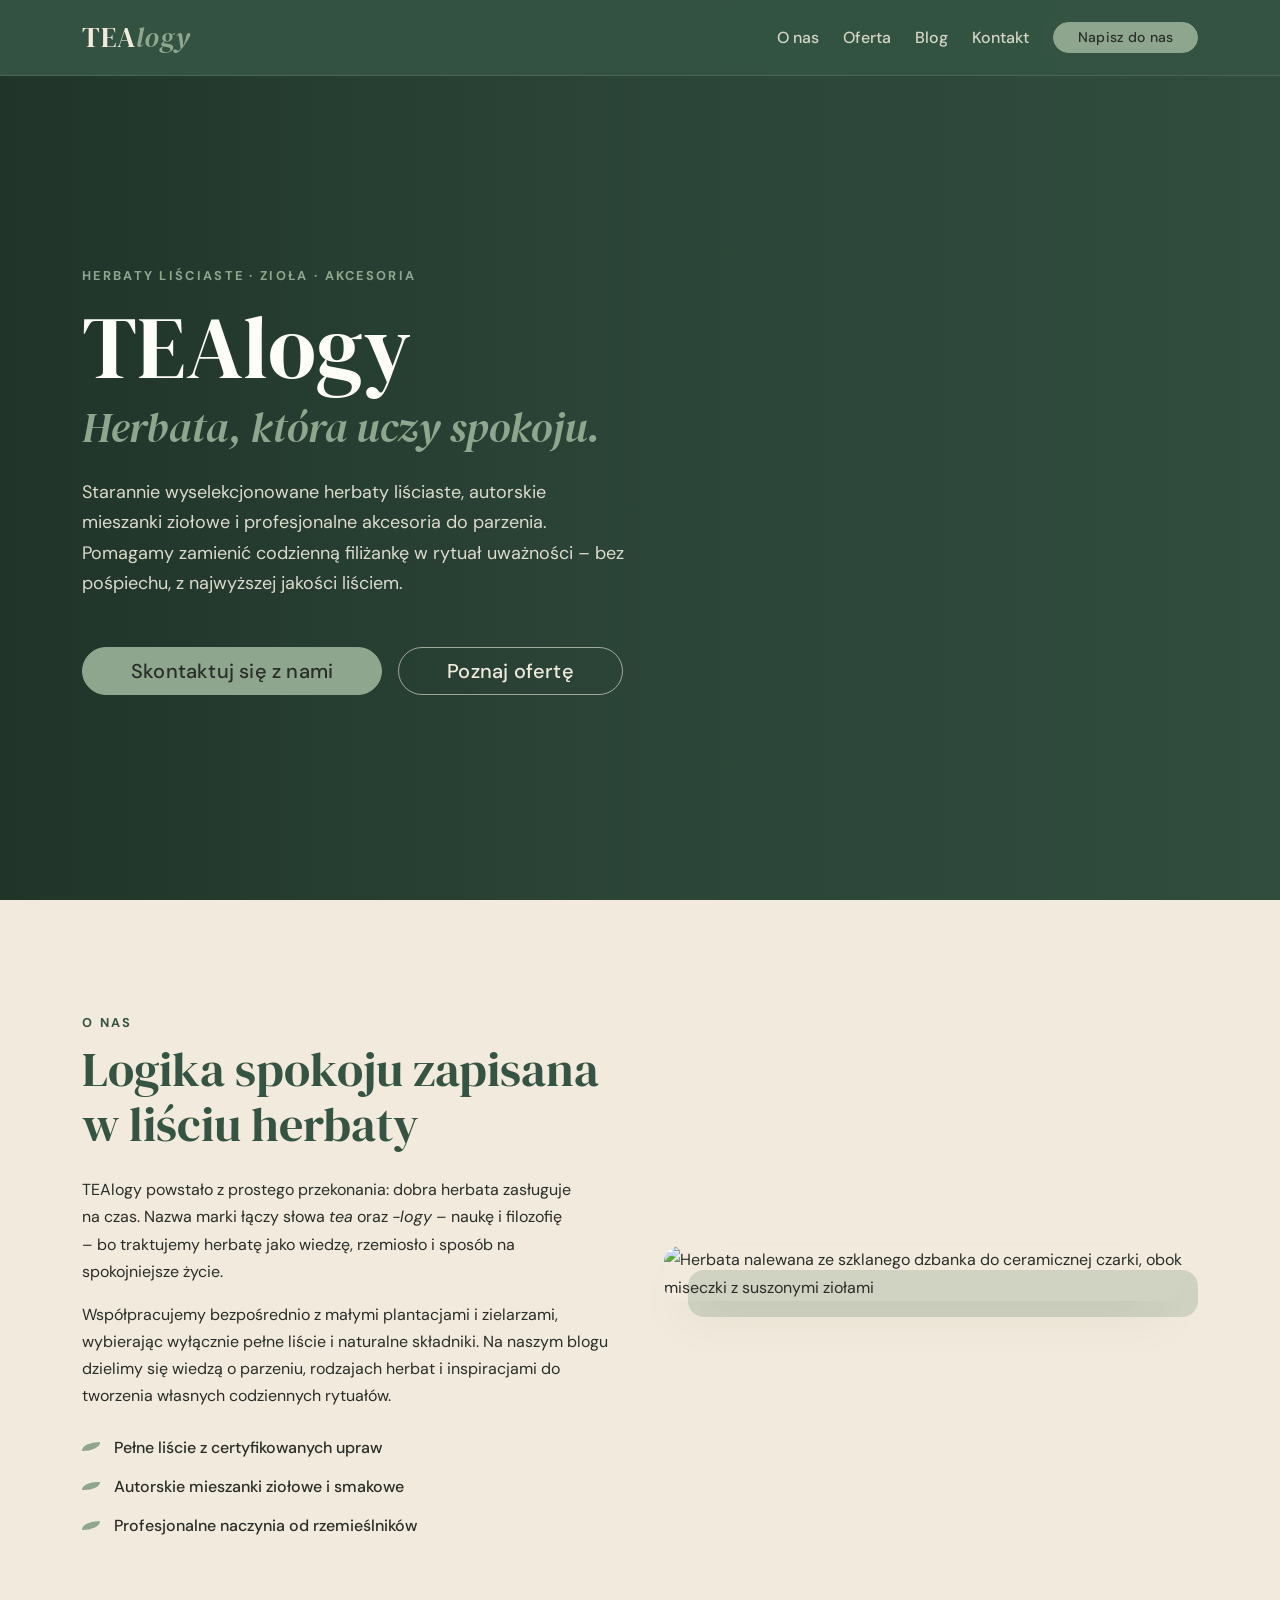
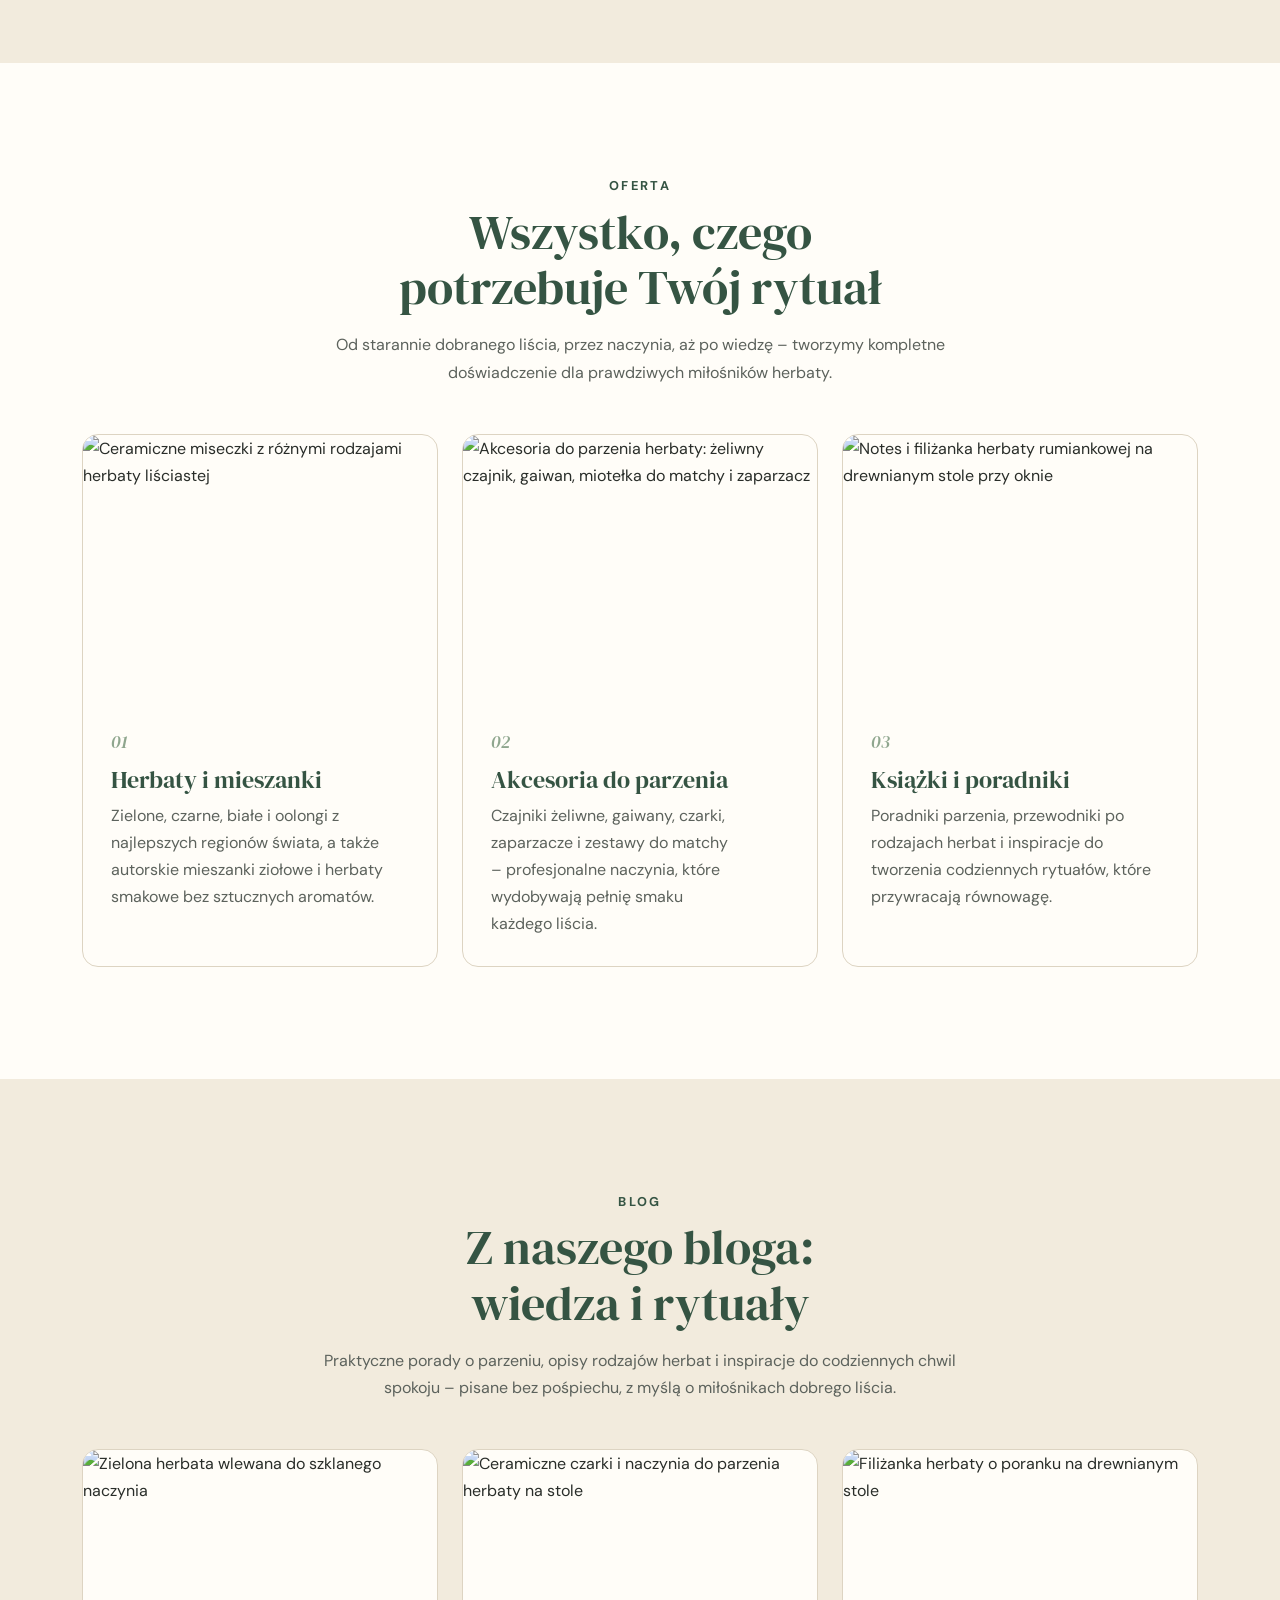
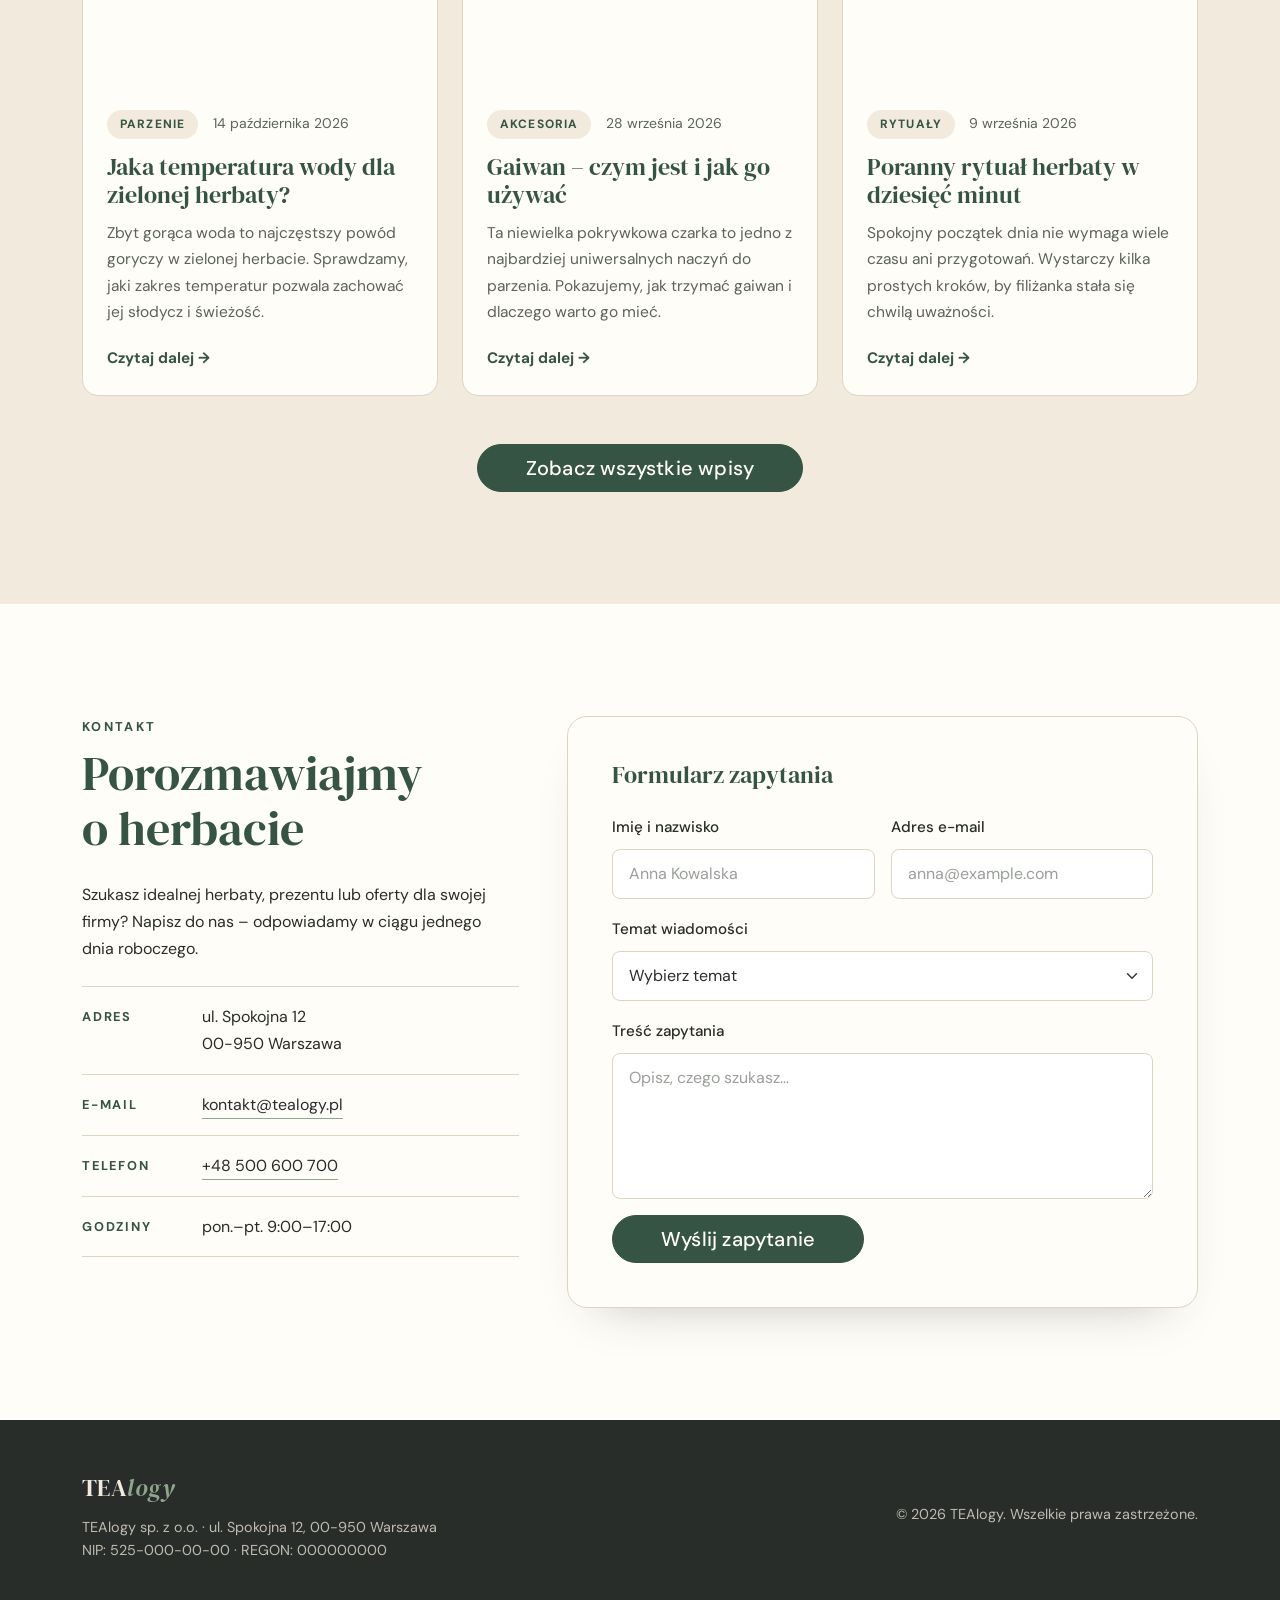
==== index.html @ b1e67050 "Update index.html" ====
<!DOCTYPE html>
<html lang="pl"><head>
<meta charset="UTF-8">
<meta name="viewport" content="width=device-width, initial-scale=1">
<meta name="description" content="TEAlogy – sklep internetowy z herbatami liściastymi, mieszankami ziołowymi i akcesoriami do parzenia. Blog o kulturze herbaty i codziennych rytuałach spokoju.">
<meta name="theme-color" content="#355443">
<title>TEAlogy – Herbata jako filozofia spokojnego życia</title>

  <link rel="preconnect" href="https://fonts.googleapis.com">
<link rel="preconnect" href="https://fonts.gstatic.com" crossorigin="">
<link href="https://fonts.googleapis.com/css2?family=DM+Sans:opsz,wght@9..40,400;9..40,500;9..40,700&amp;family=DM+Serif+Display:ital@0;1&amp;display=swap" rel="stylesheet">

  <link href="https://cdn.jsdelivr.net/npm/bootstrap@5.3.8/dist/css/bootstrap.min.css" rel="stylesheet" crossorigin="anonymous">
<link rel="stylesheet" href="style.css">
</head>
<body>

  <header>
<nav class="navbar navbar-expand-lg navbar-dark fixed-top site-nav" aria-label="Nawigacja główna">
<div class="container">
<a class="navbar-brand brand-logo" href="#hero">TEA<span>logy</span></a>
<button class="navbar-toggler collapsed" type="button" data-bs-toggle="collapse" data-bs-target="#mainNav" aria-controls="mainNav" aria-expanded="false" aria-label="Przełącz nawigację">
<span class="navbar-toggler-icon"></span>
</button>
<div class="navbar-collapse collapse" id="mainNav">
<ul class="navbar-nav ms-auto align-items-lg-center gap-lg-2">
<li class="nav-item"><a class="nav-link" href="#o-nas">O nas</a></li>
<li class="nav-item"><a class="nav-link" href="#oferta">Oferta</a></li>
<li class="nav-item"><a class="nav-link" href="blog.html">Blog</a></li>
<li class="nav-item"><a class="nav-link" href="#kontakt">Kontakt</a></li>
<li class="nav-item mt-2 mt-lg-0 ms-lg-2">
<a class="btn btn-accent btn-sm px-4" href="#kontakt">Napisz do nas</a>
</li>
</ul>
</div>
</div>
</nav>
</header>

  <main>

    <section id="hero" class="hero d-flex align-items-center">
<div class="container">
<div class="row">
<div class="col-lg-7 col-xl-6">
<p class="eyebrow text-accent mb-3">Herbaty liściaste · Zioła · Akcesoria</p>
<h1 class="hero-title mb-4">
            TEAlogy
<span class="d-block hero-tagline">Herbata, która uczy spokoju.</span>
</h1>
<p class="hero-lead mb-5">
              Starannie wyselekcjonowane herbaty liściaste, autorskie mieszanki ziołowe i profesjonalne akcesoria do parzenia.
              Pomagamy zamienić codzienną filiżankę w rytuał uważności – bez pośpiechu, z najwyższej jakości liściem.
</p>
<div class="d-flex flex-column flex-sm-row gap-3">
<a href="#kontakt" class="btn btn-accent btn-lg px-5">Skontaktuj się z nami</a>
<a href="#oferta" class="btn btn-outline-light btn-lg px-5">Poznaj ofertę</a>
</div>
</div>
</div>
</div>
</section>

    <section id="o-nas" class="section bg-cream">
<div class="container">
<div class="row align-items-center g-5">
<div class="col-md-6">
<p class="eyebrow text-primary mb-2">O nas</p>
<h2 class="section-title mb-4">Logika spokoju zapisana w liściu herbaty</h2>
<p>
              TEAlogy powstało z prostego przekonania: dobra herbata zasługuje na czas. Nazwa marki łączy słowa
<em>tea</em> oraz <em>-logy</em> – naukę i filozofię – bo traktujemy herbatę jako wiedzę, rzemiosło
              i sposób na spokojniejsze życie.
</p>
<p>
              Współpracujemy bezpośrednio z małymi plantacjami i zielarzami, wybierając wyłącznie pełne liście i naturalne składniki.
              Na naszym blogu dzielimy się wiedzą o parzeniu, rodzajach herbat i inspiracjami do tworzenia własnych codziennych rytuałów.
</p>
<ul class="feature-list list-unstyled mt-4 mb-0">
<li>Pełne liście z certyfikowanych upraw</li>
<li>Autorskie mieszanki ziołowe i smakowe</li>
<li>Profesjonalne naczynia od rzemieślników</li>
</ul>
</div>
<div class="col-md-6">
<div class="about-figure">
<img src="https://images.unsplash.com/photo-1567922045116-2a00fae2ed03?q=80&amp;w=735&amp;auto=format&amp;fit=crop&amp;ixlib=rb-4.1.0&amp;ixid=NHwxMjA3fDA%3D" class="img-fluid rounded-4 shadow-soft" alt="Herbata nalewana ze szklanego dzbanka do ceramicznej czarki, obok miseczki z suszonymi ziołami" width="1024" height="1024">
</div>
</div>
</div>
</div>
</section>

    <section id="oferta" class="section">
<div class="container">
<div class="row justify-content-center text-center mb-5">
<div class="col-lg-7">
<p class="eyebrow text-primary mb-2">Oferta</p>
<h2 class="section-title mb-3">Wszystko, czego potrzebuje Twój rytuał</h2>
<p class="text-muted-brand mb-0">
              Od starannie dobranego liścia, przez naczynia, aż po wiedzę – tworzymy kompletne doświadczenie dla prawdziwych miłośników herbaty.
</p>
</div>
</div>

        <div class="row g-4">
<div class="col-md-4">
<article class="card offer-card h-100">
<img src="https://plus.unsplash.com/premium_photo-1726862854826-950e8bd34048?q=80&amp;w=725&amp;auto=format&amp;fit=crop&amp;ixlib=rb-4.1.0&amp;ixid=NHwxMjA3fDA%3D" class="card-img-top" alt="Ceramiczne miseczki z różnymi rodzajami herbaty liściastej" loading="lazy" width="1024" height="1024">
<div class="card-body">
<span class="card-number">01</span>
<h3 class="card-title h4">Herbaty i mieszanki</h3>
<p class="card-text">
                  Zielone, czarne, białe i oolongi z najlepszych regionów świata, a także autorskie mieszanki ziołowe i herbaty smakowe bez sztucznych aromatów.
</p>
</div>
</article>
</div>
<div class="col-md-4">
<article class="card offer-card h-100">
<img src="https://images.unsplash.com/photo-1641997825980-cbaf406765db?q=80&amp;w=1470&amp;auto=format&amp;fit=crop&amp;ixlib=rb-4.1.0&amp;ixid=NHwxMjA3fDA%3D" class="card-img-top" alt="Akcesoria do parzenia herbaty: żeliwny czajnik, gaiwan, miotełka do matchy i zaparzacz" loading="lazy" width="1024" height="1024">
<div class="card-body">
<span class="card-number">02</span>
<h3 class="card-title h4">Akcesoria do parzenia</h3>
<p class="card-text">
                  Czajniki żeliwne, gaiwany, czarki, zaparzacze i zestawy do matchy – profesjonalne naczynia, które wydobywają pełnię smaku każdego liścia.
</p>
</div>
</article>
</div>
<div class="col-md-4">
<article class="card offer-card h-100">
<img src="https://images.unsplash.com/photo-1789326602676-68c26fd4f642?q=80&amp;w=1037&amp;auto=format&amp;fit=crop&amp;ixlib=rb-4.1.0&amp;ixid=NHwxMjA3fDA%3D" class="card-img-top" alt="Notes i filiżanka herbaty rumiankowej na drewnianym stole przy oknie" loading="lazy" width="1024" height="1024">
<div class="card-body">
<span class="card-number">03</span>
<h3 class="card-title h4">Książki i poradniki</h3>
<p class="card-text">
                  Poradniki parzenia, przewodniki po rodzajach herbat i inspiracje do tworzenia codziennych rytuałów, które przywracają równowagę.
</p>
</div>
</article>
</div>
</div>
</div>
</section>

    <section id="blog" class="section bg-cream">
<div class="container">
<div class="row justify-content-center text-center mb-5">
<div class="col-lg-7">
<p class="eyebrow text-primary mb-2">Blog</p>
<h2 class="section-title mb-3">Z naszego bloga: wiedza i rytuały</h2>
<p class="text-muted-brand mb-0">
              Praktyczne porady o parzeniu, opisy rodzajów herbat i inspiracje do codziennych chwil spokoju – pisane bez pośpiechu, z myślą o miłośnikach dobrego liścia.
</p>
</div>
</div>

        <div class="row g-4">
<div class="col-md-4">
<article class="card post-card h-100">
<img src="https://images.unsplash.com/photo-1564890369478-c89ca6d9cde9?q=80&amp;w=800&amp;auto=format&amp;fit=crop" class="card-img-top" alt="Zielona herbata wlewana do szklanego naczynia" loading="lazy" width="800" height="533">
<div class="card-body">
<div class="post-meta">
<span class="post-tag">Parzenie</span>
<time class="post-date" datetime="2026-10-14">14 października 2026</time>
</div>
<h3 class="card-title h4"><a href="single.html" class="stretched-link">Jaka temperatura wody dla zielonej herbaty?</a></h3>
<p class="card-text">
                  Zbyt gorąca woda to najczęstszy powód goryczy w zielonej herbacie. Sprawdzamy, jaki zakres temperatur pozwala zachować jej słodycz i świeżość.
</p>
<span class="post-link" aria-hidden="true">Czytaj dalej <span class="post-link-arrow">→</span></span>
</div>
</article>
</div>
<div class="col-md-4">
<article class="card post-card h-100">
<img src="https://images.unsplash.com/photo-1556679343-c7306c1976bc?q=80&amp;w=800&amp;auto=format&amp;fit=crop" class="card-img-top" alt="Ceramiczne czarki i naczynia do parzenia herbaty na stole" loading="lazy" width="800" height="533">
<div class="card-body">
<div class="post-meta">
<span class="post-tag">Akcesoria</span>
<time class="post-date" datetime="2026-09-28">28 września 2026</time>
</div>
<h3 class="card-title h4"><a href="single.html" class="stretched-link">Gaiwan – czym jest i jak go używać</a></h3>
<p class="card-text">
                  Ta niewielka pokrywkowa czarka to jedno z najbardziej uniwersalnych naczyń do parzenia. Pokazujemy, jak trzymać gaiwan i dlaczego warto go mieć.
</p>
<span class="post-link" aria-hidden="true">Czytaj dalej <span class="post-link-arrow">→</span></span>
</div>
</article>
</div>
<div class="col-md-4">
<article class="card post-card h-100">
<img src="https://images.unsplash.com/photo-1544787219-7f47ccb76574?q=80&amp;w=800&amp;auto=format&amp;fit=crop" class="card-img-top" alt="Filiżanka herbaty o poranku na drewnianym stole" loading="lazy" width="800" height="533">
<div class="card-body">
<div class="post-meta">
<span class="post-tag">Rytuały</span>
<time class="post-date" datetime="2026-09-09">9 września 2026</time>
</div>
<h3 class="card-title h4"><a href="single.html" class="stretched-link">Poranny rytuał herbaty w dziesięć minut</a></h3>
<p class="card-text">
                  Spokojny początek dnia nie wymaga wiele czasu ani przygotowań. Wystarczy kilka prostych kroków, by filiżanka stała się chwilą uważności.
</p>
<span class="post-link" aria-hidden="true">Czytaj dalej <span class="post-link-arrow">→</span></span>
</div>
</article>
</div>
</div>

        <div class="text-center mt-5">
<a href="blog.html" class="btn btn-primary btn-lg px-5">Zobacz wszystkie wpisy</a>
</div>
</div>
</section>

    <section id="kontakt" class="section">
<div class="container">
<div class="row g-5">
<div class="col-lg-5">
<p class="eyebrow text-primary mb-2">Kontakt</p>
<h2 class="section-title mb-4">Porozmawiajmy o herbacie</h2>
<p class="mb-4">
              Szukasz idealnej herbaty, prezentu lub oferty dla swojej firmy? Napisz do nas – odpowiadamy w ciągu jednego dnia roboczego.
</p>
<address class="contact-list mb-0">
<div class="contact-item">
<span class="contact-label">Adres</span>
<span>ul. Spokojna 12<br>00-950 Warszawa</span>
</div>
<div class="contact-item">
<span class="contact-label">E-mail</span>
<a href="mailto:kontakt@tealogy.pl">kontakt@tealogy.pl</a>
</div>
<div class="contact-item">
<span class="contact-label">Telefon</span>
<a href="tel:+48500600700">+48 500 600 700</a>
</div>
<div class="contact-item">
<span class="contact-label">Godziny</span>
<span>pon.–pt. 9:00–17:00</span>
</div>
</address>
</div>

          <div class="col-lg-7">
<div class="form-card">
<h3 class="h4 mb-4">Formularz zapytania</h3>
<form action="#" method="post">
<div class="row g-3">
<div class="col-md-6">
<label for="name" class="form-label">Imię i nazwisko</label>
<input type="text" class="form-control" id="name" name="name" autocomplete="name" placeholder="Anna Kowalska" required="">
</div>
<div class="col-md-6">
<label for="email" class="form-label">Adres e-mail</label>
<input type="email" class="form-control" id="email" name="email" autocomplete="email" placeholder="anna@example.com" required="">
</div>
<div class="col-12">
<label for="topic" class="form-label">Temat wiadomości</label>
<select class="form-select" id="topic" name="topic" required="">
<option value="" selected="" disabled="">Wybierz temat</option>
<option value="dobor">Pomoc w doborze herbaty</option>
<option value="akcesoria">Akcesoria do parzenia</option>
<option value="zamowienie">Status zamówienia</option>
<option value="b2b">Oferta dla firm / prezenty</option>
<option value="inne">Inne</option>
</select>
</div>
<div class="col-12">
<label for="message" class="form-label">Treść zapytania</label>
<textarea class="form-control" id="message" name="message" rows="5" placeholder="Opisz, czego szukasz..." required=""></textarea>
</div>
<div class="col-12">
<button type="submit" class="btn btn-primary btn-lg px-5 w-100 w-sm-auto">Wyślij zapytanie</button>
</div>
</div>
</form>
</div>
</div>
</div>
</div>
</section>

  </main>

  <footer class="site-footer">
<div class="container">
<div class="row g-4 align-items-center">
<div class="col-md-6 text-center text-md-start">
<a class="brand-logo footer-logo" href="#hero">TEA<span>logy</span></a>
<p class="mb-0 mt-2 footer-meta">
            TEAlogy sp. z o.o. · ul. Spokojna 12, 00-950 Warszawa<br>
            NIP: 525-000-00-00 · REGON: 000000000
</p>
</div>
<div class="col-md-6 text-center text-md-end">
<p class="mb-0 footer-meta">© 2026 TEAlogy. Wszelkie prawa zastrzeżone.</p>
</div>
</div>
</div>
</footer>

  <script src="https://cdn.jsdelivr.net/npm/bootstrap@5.3.8/dist/js/bootstrap.bundle.min.js" crossorigin="anonymous"></script>
<script>
    document.querySelectorAll('#mainNav a').forEach(function (link) {
      link.addEventListener('click', function () {
        var menu = document.getElementById('mainNav');
        if (menu.classList.contains('show')) {
          bootstrap.Collapse.getOrCreateInstance(menu).hide();
        }
      });
    });
</script>

</body></html>
---- style.css ----
/* ==========================================================
 TEAlogy – arkusz stylów (Księga Stylu)
 ========================================================== */

:root {
 --brand-primary: #355443;
 --brand-primary-dark: #284034;
 --brand-cream: #F2EBDD;
 --brand-accent: #8FA68E;
 --brand-accent-dark: #7A9279;
 --brand-text: #292D29;
 --brand-muted: #5C625C;
 --brand-white: #FFFDF8;

 --font-heading: "DM Serif Display", Georgia, serif;
 --font-body: "DM Sans", system-ui, -apple-system, "Segoe UI", sans-serif;

 --nav-height: 76px;

 /* Nadpisanie zmiennych Bootstrapa */
 --bs-primary: var(--brand-primary);
 --bs-primary-rgb: 53, 84, 67;
 --bs-body-color: var(--brand-text);
 --bs-body-color-rgb: 41, 45, 41;
 --bs-body-bg: var(--brand-white);
 --bs-body-font-family: var(--font-body);
 --bs-body-line-height: 1.7;
 --bs-link-color: var(--brand-primary);
 --bs-link-color-rgb: 53, 84, 67;
 --bs-link-hover-color: var(--brand-primary-dark);
 --bs-link-hover-color-rgb: 40, 64, 52;
 --bs-border-color: #DDD4C2;
 --bs-border-radius: 0.5rem;
 }

/* ---------- Podstawy ---------- */
 html {
 scroll-behavior: smooth;
 scroll-padding-top: var(--nav-height);
 }

@media (prefers-reduced-motion: reduce) {
 html { scroll-behavior: auto; }
 }

body {
 font-family: var(--font-body);
 color: var(--brand-text);
 background-color: var(--brand-white);
 font-size: 1rem;
 -webkit-font-smoothing: antialiased;
 }

h1, h2, h3, h4, .h1, .h2, .h3, .h4 {
 font-family: var(--font-heading);
 font-weight: 400;
 line-height: 1.15;
 color: var(--brand-primary);
 }

p { text-wrap: pretty; }

a { transition: color 0.2s ease; }

.text-primary { color: var(--brand-primary) !important; }
 .text-accent { color: var(--brand-accent) !important; }
 .text-muted-brand { color: var(--brand-muted); }
 .bg-cream { background-color: var(--brand-cream); }

.eyebrow {
 font-size: 0.8rem;
 font-weight: 700;
 letter-spacing: 0.18em;
 text-transform: uppercase;
 }

/* ---------- Sekcje ---------- */
 .section {
 padding: 4.5rem 0;
 }

@media (min-width: 992px) {
 .section { padding: 7rem 0; }
 }

.section-title {
 font-size: clamp(2rem, 4vw + 0.5rem, 3rem);
 text-wrap: balance;
 }

/* ---------- Przyciski ---------- */
 .btn {
 font-weight: 500;
 border-radius: 999px;
 letter-spacing: 0.01em;
 transition: background-color 0.2s ease, border-color 0.2s ease, color 0.2s ease, transform 0.2s ease;
 }

.btn:hover { transform: translateY(-1px); }

.btn-primary {
 --bs-btn-bg: var(--brand-primary);
 --bs-btn-border-color: var(--brand-primary);
 --bs-btn-color: var(--brand-white);
 --bs-btn-hover-bg: var(--brand-primary-dark);
 --bs-btn-hover-border-color: var(--brand-primary-dark);
 --bs-btn-hover-color: var(--brand-white);
 --bs-btn-active-bg: var(--brand-primary-dark);
 --bs-btn-active-border-color: var(--brand-primary-dark);
 --bs-btn-focus-shadow-rgb: 53, 84, 67;
 }

.btn-accent {
 --bs-btn-bg: var(--brand-accent);
 --bs-btn-border-color: var(--brand-accent);
 --bs-btn-color: var(--brand-text);
 --bs-btn-hover-bg: var(--brand-cream);
 --bs-btn-hover-border-color: var(--brand-cream);
 --bs-btn-hover-color: var(--brand-primary);
 --bs-btn-active-bg: var(--brand-accent-dark);
 --bs-btn-active-border-color: var(--brand-accent-dark);
 --bs-btn-active-color: var(--brand-text);
 --bs-btn-focus-shadow-rgb: 143, 166, 142;
 }

.btn-outline-light {
 --bs-btn-color: var(--brand-cream);
 --bs-btn-border-color: rgba(242, 235, 221, 0.6);
 --bs-btn-hover-bg: var(--brand-cream);
 --bs-btn-hover-border-color: var(--brand-cream);
 --bs-btn-hover-color: var(--brand-primary);
 }

@media (min-width: 576px) {
 .w-sm-auto { width: auto !important; }
 }

/* ---------- Nawigacja ---------- */
 .site-nav {
 min-height: var(--nav-height);
 background-color: rgba(53, 84, 67, 0.96);
 backdrop-filter: blur(8px);
 -webkit-backdrop-filter: blur(8px);
 border-bottom: 1px solid rgba(242, 235, 221, 0.12);
 }

.brand-logo {
 font-family: var(--font-heading);
 font-size: 1.75rem;
 color: var(--brand-cream);
 text-decoration: none;
 letter-spacing: 0.02em;
 }

.brand-logo span {
 font-style: italic;
 color: var(--brand-accent);
 }

.brand-logo:hover,
 .brand-logo:focus { color: var(--brand-white); }

.site-nav .nav-link {
 color: rgba(242, 235, 221, 0.85);
 font-weight: 500;
 padding: 0.6rem 0;
 }

.site-nav .nav-link:hover,
 .site-nav .nav-link:focus {
 color: var(--brand-white);
 }

@media (min-width: 992px) {
 .site-nav .nav-link { padding: 0.5rem 0.9rem; }
 }

@media (max-width: 991.98px) {
 .site-nav .navbar-collapse { padding: 0.75rem 0 1.25rem; }
 }

.navbar-toggler {
 border-color: rgba(242, 235, 221, 0.35);
 }

.navbar-toggler:focus {
 box-shadow: 0 0 0 0.2rem rgba(143, 166, 142, 0.5);
 }

/* ---------- Hero ---------- */
 .hero {
 position: relative;
 min-height: 100vh;
 min-height: 100svh;
 padding: calc(var(--nav-height) + 3rem) 0 4rem;
 color: var(--brand-cream);
 background-color: var(--brand-primary);
 background-image:
 linear-gradient(90deg, rgba(31, 50, 40, 0.94) 0%, rgba(40, 64, 52, 0.82) 45%, rgba(40, 64, 52, 0.35) 100%),
 url("https://images.unsplash.com/photo-1512895087696-f9b474716b8d?q=80&w=1470&auto=format&fit=crop&ixlib=rb-4.1.0&ixid=NHwxMjA3fDA%3D");
 background-size: cover;
 background-position: center right;
 }

@media (max-width: 767.98px) {
 .hero {
 background-image:
 linear-gradient(180deg, rgba(31, 50, 40, 0.92) 0%, rgba(40, 64, 52, 0.85) 100%),
 url("https://images.unsplash.com/photo-1512895087696-f9b474716b8d?q=80&w=1470&auto=format&fit=crop&ixlib=rb-4.1.0&ixid=NHwxMjA3fDA%3D");
 }
 }

.hero-title {
 font-size: clamp(3rem, 8vw + 1rem, 5.5rem);
 color: var(--brand-white);
 line-height: 1;
 }

.hero-tagline {
 font-style: italic;
 font-size: clamp(1.6rem, 3vw + 0.75rem, 2.6rem);
 color: var(--brand-accent);
 margin-top: 0.75rem;
 line-height: 1.2;
 }

.hero-lead {
 font-size: 1.125rem;
 color: rgba(242, 235, 221, 0.9);
 max-width: 34rem;
 }

/* ---------- O nas ---------- */
 .feature-list li {
 position: relative;
 padding-left: 2rem;
 margin-bottom: 0.75rem;
 font-weight: 500;
 }

.feature-list li::before {
 content: "";
 position: absolute;
 left: 0;
 top: 0.55em;
 width: 1.1rem;
 height: 0.55rem;
 border-radius: 100% 0;
 background-color: var(--brand-accent);
 }

.about-figure {
 position: relative;
 padding: 0 1rem 1rem 0;
 }

.about-figure::before {
 content: "";
 position: absolute;
 inset: 1.5rem 0 0 1.5rem;
 border-radius: 1rem;
 background-color: var(--brand-accent);
 opacity: 0.35;
 }

.about-figure img {
 position: relative;
 aspect-ratio: 4 / 5;
 object-fit: cover;
 width: 100%;
 }

.shadow-soft {
 box-shadow: 0 1.5rem 3rem -1.5rem rgba(41, 45, 41, 0.35);
 }

/* ---------- Oferta ---------- */
 .offer-card {
 border: 1px solid var(--bs-border-color);
 border-radius: 1rem;
 overflow: hidden;
 background-color: var(--brand-white);
 transition: transform 0.3s ease, box-shadow 0.3s ease;
 }

.offer-card:hover {
 transform: translateY(-6px);
 box-shadow: 0 1.5rem 2.5rem -1.5rem rgba(53, 84, 67, 0.4);
 }

.offer-card .card-img-top {
 width: 100%;
 height: auto;
 aspect-ratio: 4 / 3;
 object-fit: cover;
 }

.offer-card .card-body {
 padding: 1.75rem;
 }

.card-number {
 display: inline-block;
 font-family: var(--font-heading);
 font-style: italic;
 font-size: 1.1rem;
 color: var(--brand-accent);
 margin-bottom: 0.5rem;
 }

.offer-card .card-text {
 color: var(--brand-muted);
 margin-bottom: 0;
 }

/* ---------- Kontakt ---------- */
 .contact-list {
 font-style: normal;
 border-top: 1px solid var(--bs-border-color);
 }

.contact-item {
 display: flex;
 flex-direction: column;
 gap: 0.15rem;
 padding: 1rem 0;
 border-bottom: 1px solid var(--bs-border-color);
 }

@media (min-width: 576px) {
 .contact-item {
 flex-direction: row;
 gap: 1.5rem;
 }
 }

.contact-label {
 flex: 0 0 6rem;
 font-size: 0.8rem;
 font-weight: 700;
 letter-spacing: 0.14em;
 text-transform: uppercase;
 color: var(--brand-primary);
 padding-top: 0.2rem;
 }

.contact-item a {
 color: var(--brand-text);
 text-decoration: none;
 border-bottom: 1px solid var(--brand-accent);
 }

.contact-item a:hover { color: var(--brand-primary); }

.form-card {
 background-color: var(--brand-white);
 border-radius: 1.25rem;
 padding: 1.75rem;
 box-shadow: 0 1.5rem 3rem -2rem rgba(41, 45, 41, 0.35);
 }

@media (min-width: 768px) {
 .form-card { padding: 2.75rem; }
 }

.form-label {
 font-weight: 500;
 font-size: 0.95rem;
 }

.form-control,
 .form-select {
 padding: 0.75rem 1rem;
 border-color: var(--bs-border-color);
 background-color: #FFFFFF;
 color: var(--brand-text);
 }

.form-control::placeholder { color: #9A9F99; }

.form-control:focus,
 .form-select:focus {
 border-color: var(--brand-accent);
 box-shadow: 0 0 0 0.25rem rgba(143, 166, 142, 0.3);
 }

/* ---------- Stopka ---------- */
 .site-footer {
 background-color: var(--brand-text);
 color: rgba(242, 235, 221, 0.75);
 padding: 3rem 0;
 }

.footer-logo { font-size: 1.5rem; }

.footer-meta {
 font-size: 0.9rem;
 line-height: 1.6;
 }


/* ==== MODUŁ BLOGA ==== */

/* ---------- Dostępność: focus i ruch ---------- */
 a:focus-visible,
 .btn:focus-visible,
 .page-link:focus-visible,
 .form-control:focus-visible,
 .form-select:focus-visible,
 .navbar-toggler:focus-visible {
 outline: 3px solid var(--brand-accent);
 outline-offset: 3px;
 }

.site-footer a:focus-visible,
 .page-header a:focus-visible { outline-color: var(--brand-cream); }

@media (prefers-reduced-motion: reduce) {
 .btn,
 .btn:hover,
 .post-card,
 .post-card:hover,
 .post-card .card-img-top,
 .post-card:hover .card-img-top,
 .post-link-arrow,
 .share-btn,
 .share-btn:hover,
 .post-nav-link,
 .post-nav-link:hover {
 transition: none;
 transform: none;
 }
 }

/* ---------- Kontakt: karta formularza na jasnym tle ---------- */
 #kontakt .form-card,
 .comment-form {
 border: 1px solid var(--bs-border-color);
 }

/* ---------- Nagłówek podstrony (page header) ---------- */
 .page-header {
 padding: calc(var(--nav-height) + 3rem) 0 3.5rem;
 background-color: var(--brand-primary);
 color: var(--brand-cream);
 }

@media (min-width: 992px) {
 .page-header { padding: calc(var(--nav-height) + 4.5rem) 0 5rem; }
 }

.page-header-title {
 font-size: clamp(2.5rem, 6vw + 0.5rem, 4.25rem);
 color: var(--brand-white);
 line-height: 1.05;
 }

.page-header-lead {
 font-size: 1.125rem;
 color: rgba(242, 235, 221, 0.9);
 max-width: 38rem;
 }

.blog-section { padding: 3.5rem 0 4.5rem; }

@media (min-width: 992px) {
 .blog-section { padding: 5rem 0 6rem; }
 }

/* ---------- Karta wpisu ---------- */
 .post-card {
 position: relative;
 border: 1px solid var(--bs-border-color);
 border-radius: 1rem;
 overflow: hidden;
 background-color: var(--brand-white);
 transition: transform 0.3s ease, box-shadow 0.3s ease;
 }

.post-card:hover,
 .post-card:focus-within {
 transform: translateY(-6px);
 box-shadow: 0 1.5rem 2.5rem -1.5rem rgba(53, 84, 67, 0.4);
 }

.post-card .card-img-top {
 width: 100%;
 height: auto;
 aspect-ratio: 3 / 2;
 object-fit: cover;
 }

.post-card .card-body {
 display: flex;
 flex-direction: column;
 padding: 1.5rem;
 }

.post-card .card-title { margin-bottom: 0.75rem; }

.post-card .card-title a {
 color: var(--brand-primary);
 text-decoration: none;
 }

.post-card .card-title a:hover { color: var(--brand-primary-dark); }

.post-card .card-text {
 color: var(--brand-muted);
 font-size: 0.97rem;
 margin-bottom: 1.25rem;
 }

.post-card .post-link { margin-top: auto; }

.post-meta {
 display: flex;
 flex-wrap: wrap;
 align-items: center;
 gap: 0.5rem 0.9rem;
 margin-bottom: 0.9rem;
 }

/* ---------- Tag kategorii i data ---------- */
 .post-tag {
 display: inline-block;
 padding: 0.25rem 0.8rem;
 border-radius: 999px;
 background-color: var(--brand-cream);
 color: var(--brand-primary);
 font-size: 0.75rem;
 font-weight: 700;
 letter-spacing: 0.1em;
 text-transform: uppercase;
 }

.post-date {
 font-size: 0.875rem;
 color: var(--brand-muted);
 }

.post-link {
 font-weight: 700;
 font-size: 0.95rem;
 color: var(--brand-primary);
 }

.post-link-arrow {
 display: inline-block;
 transition: transform 0.2s ease;
 }

.post-card:hover .post-link-arrow { transform: translateX(4px); }

/* ---------- Paginacja ---------- */
 .pagination {
 --bs-pagination-color: var(--brand-primary);
 --bs-pagination-bg: var(--brand-white);
 --bs-pagination-border-color: var(--bs-border-color);
 --bs-pagination-hover-color: var(--brand-primary-dark);
 --bs-pagination-hover-bg: var(--brand-cream);
 --bs-pagination-hover-border-color: var(--bs-border-color);
 --bs-pagination-focus-color: var(--brand-primary-dark);
 --bs-pagination-focus-bg: var(--brand-cream);
 --bs-pagination-focus-box-shadow: 0 0 0 0.25rem rgba(143, 166, 142, 0.4);
 --bs-pagination-active-color: var(--brand-white);
 --bs-pagination-active-bg: var(--brand-primary);
 --bs-pagination-active-border-color: var(--brand-primary);
 --bs-pagination-disabled-color: var(--brand-muted);
 --bs-pagination-disabled-bg: var(--brand-cream);
 --bs-pagination-disabled-border-color: var(--bs-border-color);
 --bs-pagination-border-radius: 999px;
 flex-wrap: wrap;
 gap: 0.35rem;
 }

.pagination .page-link {
 border-radius: 999px;
 font-weight: 500;
 padding: 0.5rem 1rem;
 }

/* ---------- Aside ---------- */
 .aside-box {
 padding: 1.5rem;
 margin-bottom: 1.5rem;
 background-color: var(--brand-cream);
 border-radius: 1rem;
 }

.aside-title {
 font-size: 1.35rem;
 margin-bottom: 1rem;
 }

.search-form {
 display: flex;
 gap: 0.5rem;
 }

.search-form .form-control {
 border-radius: 999px;
 min-width: 0;
 }

.search-btn {
 display: inline-flex;
 align-items: center;
 justify-content: center;
 flex: 0 0 auto;
 width: 3rem;
 padding: 0;
 }

.category-list li + li { border-top: 1px solid var(--bs-border-color); }

.category-list a {
 display: flex;
 align-items: center;
 justify-content: space-between;
 padding: 0.7rem 0;
 color: var(--brand-text);
 font-weight: 500;
 text-decoration: none;
 }

.category-list a:hover { color: var(--brand-primary); }

.category-list .badge {
 background-color: var(--brand-primary);
 color: var(--brand-white);
 font-weight: 700;
 }

.featured-list li {
 display: flex;
 align-items: center;
 gap: 1rem;
 padding: 0.75rem 0;
 }

.featured-list li + li { border-top: 1px solid var(--bs-border-color); }

.featured-list img {
 flex: 0 0 auto;
 width: 4.5rem;
 height: 4.5rem;
 object-fit: cover;
 border-radius: 0.75rem;
 }

.featured-list a {
 color: var(--brand-text);
 font-weight: 500;
 line-height: 1.4;
 text-decoration: none;
 }

.featured-list a:hover { color: var(--brand-primary); }

/* ---------- Strona wpisu: układ i okruszki ---------- */
 .article-page {
 padding: calc(var(--nav-height) + 2rem) 0 4.5rem;
 }

@media (min-width: 992px) {
 .article-page { padding: calc(var(--nav-height) + 3rem) 0 6rem; }
 }

.breadcrumb-wrap { margin-bottom: 1.5rem; }

.breadcrumb {
 --bs-breadcrumb-divider-color: var(--brand-muted);
 --bs-breadcrumb-item-active-color: var(--brand-muted);
 font-size: 0.9rem;
 margin-bottom: 0;
 }

.breadcrumb a {
 color: var(--brand-primary);
 text-decoration: none;
 border-bottom: 1px solid var(--brand-accent);
 }

.breadcrumb a:hover { color: var(--brand-primary-dark); }

/* ---------- Typografia artykułu ---------- */
 .article-title {
 font-size: clamp(2.1rem, 4.5vw + 0.5rem, 3.25rem);
 margin-bottom: 1rem;
 text-wrap: balance;
 }

.article-meta {
 display: flex;
 flex-wrap: wrap;
 gap: 0.35rem 1.25rem;
 padding: 0 0 1.25rem;
 margin: 0 0 1.75rem;
 font-size: 0.9rem;
 color: var(--brand-muted);
 border-bottom: 1px solid var(--bs-border-color);
 }

.article-hero {
 width: 100%;
 height: auto;
 aspect-ratio: 16 / 9;
 object-fit: cover;
 border-radius: 1rem;
 margin-bottom: 2rem;
 }

.article-body { font-size: 1.0625rem; line-height: 1.8; }

.article-body h2 {
 font-size: clamp(1.6rem, 2vw + 1rem, 2.1rem);
 margin: 2.5rem 0 1rem;
 }

.article-body h3 {
 font-size: 1.4rem;
 margin: 2rem 0 0.75rem;
 }

.article-lead {
 font-family: var(--font-heading);
 font-size: clamp(1.3rem, 1.5vw + 1rem, 1.6rem);
 line-height: 1.5;
 color: var(--brand-primary);
 padding-left: 1.25rem;
 border-left: 4px solid var(--brand-accent);
 margin-bottom: 2rem;
 }

.article-body ul { padding-left: 1.4rem; }

.article-body li { margin-bottom: 0.4rem; }

.article-body li::marker { color: var(--brand-primary); }

.article-figure { margin: 2rem 0; }

.article-figure img {
 width: 100%;
 height: auto;
 aspect-ratio: 3 / 2;
 object-fit: cover;
 border-radius: 1rem;
 }

.article-body figcaption,
 .article-quote figcaption {
 margin-top: 0.6rem;
 font-size: 0.875rem;
 color: var(--brand-muted);
 }

.article-quote {
 margin: 2.25rem 0;
 padding: 1.5rem 1.75rem;
 background-color: var(--brand-cream);
 border-radius: 1rem;
 }

.article-quote .blockquote {
 margin-bottom: 0.75rem;
 font-family: var(--font-heading);
 font-size: clamp(1.3rem, 1.5vw + 1rem, 1.6rem);
 line-height: 1.4;
 color: var(--brand-primary);
 }

.article-quote .blockquote-footer {
 margin: 0;
 color: var(--brand-muted);
 }

.article-table {
 --bs-table-bg: var(--brand-white);
 --bs-table-striped-bg: var(--brand-cream);
 --bs-table-border-color: var(--bs-border-color);
 margin-bottom: 0;
 font-size: 0.97rem;
 }

.article-table caption {
 caption-side: top;
 padding: 0 0 0.6rem;
 font-size: 0.875rem;
 color: var(--brand-muted);
 }

.article-table thead th {
 background-color: var(--brand-primary);
 color: var(--brand-white);
 font-weight: 500;
 white-space: nowrap;
 }

.article-table tbody tr:nth-child(even) > * { background-color: var(--brand-cream); }

.article-table tbody th { font-weight: 700; color: var(--brand-primary); }

.table-responsive {
 border: 1px solid var(--bs-border-color);
 border-radius: 0.75rem;
 }

/* ---------- Stopka artykułu: tagi, autor, udostępnianie ---------- */
 .article-footer {
 margin-top: 3rem;
 padding-top: 2rem;
 border-top: 1px solid var(--bs-border-color);
 }

.article-tags {
 display: flex;
 flex-wrap: wrap;
 align-items: center;
 gap: 0.5rem;
 margin-bottom: 2rem;
 }

.article-tags-label,
 .share-label {
 font-size: 0.8rem;
 font-weight: 700;
 letter-spacing: 0.14em;
 text-transform: uppercase;
 color: var(--brand-primary);
 }

.tag-pill {
 display: inline-block;
 padding: 0.3rem 0.9rem;
 border: 1px solid var(--bs-border-color);
 border-radius: 999px;
 background-color: var(--brand-white);
 color: var(--brand-primary);
 font-size: 0.875rem;
 font-weight: 500;
 text-decoration: none;
 transition: background-color 0.2s ease, color 0.2s ease;
 }

.tag-pill:hover {
 background-color: var(--brand-primary);
 border-color: var(--brand-primary);
 color: var(--brand-white);
 }

.author-box {
 display: flex;
 align-items: flex-start;
 gap: 1.25rem;
 padding: 1.5rem;
 margin-bottom: 2rem;
 background-color: var(--brand-cream);
 border-radius: 1rem;
 }

.author-avatar,
 .comment-avatar {
 display: flex;
 align-items: center;
 justify-content: center;
 flex: 0 0 auto;
 border-radius: 50%;
 background-color: var(--brand-primary);
 color: var(--brand-cream);
 font-family: var(--font-heading);
 }

.author-avatar { width: 4.5rem; height: 4.5rem; font-size: 1.5rem; }

.author-name {
 font-family: var(--font-heading);
 font-size: 1.3rem;
 color: var(--brand-primary);
 }

.author-bio { color: var(--brand-muted); font-size: 0.97rem; }

.share-box {
 display: flex;
 flex-wrap: wrap;
 align-items: center;
 gap: 0.6rem;
 }

.share-label { margin-right: 0.4rem; }

.share-btn {
 display: inline-flex;
 align-items: center;
 justify-content: center;
 width: 2.75rem;
 height: 2.75rem;
 border: 1px solid var(--brand-primary);
 border-radius: 50%;
 color: var(--brand-primary);
 background-color: transparent;
 transition: background-color 0.2s ease, color 0.2s ease, transform 0.2s ease;
 }

.share-btn:hover {
 background-color: var(--brand-primary);
 color: var(--brand-white);
 transform: translateY(-2px);
 }

/* ---------- Nawigacja relacyjna ---------- */
 .post-nav { margin: 3rem 0; }

.post-nav-link {
 display: flex;
 flex-direction: column;
 gap: 0.25rem;
 height: 100%;
 padding: 1.1rem 1.25rem;
 border: 1px solid var(--bs-border-color);
 border-radius: 1rem;
 text-decoration: none;
 background-color: var(--brand-white);
 transition: transform 0.2s ease, box-shadow 0.2s ease;
 }

.post-nav-link:hover {
 transform: translateY(-3px);
 box-shadow: 0 1rem 2rem -1.5rem rgba(53, 84, 67, 0.4);
 }

.post-nav-next { text-align: left; }

@media (min-width: 576px) {
 .post-nav-next { text-align: right; }
 }

.post-nav-label {
 font-size: 0.78rem;
 font-weight: 700;
 letter-spacing: 0.12em;
 text-transform: uppercase;
 color: var(--brand-muted);
 }

.post-nav-title {
 font-family: var(--font-heading);
 font-size: 1.15rem;
 line-height: 1.3;
 color: var(--brand-primary);
 }

/* ---------- Komentarze ---------- */
 .comment-list { margin-bottom: 2.5rem; }

.comment {
 display: flex;
 gap: 1rem;
 padding: 1.25rem 0;
 border-bottom: 1px solid var(--bs-border-color);
 }

.comment-avatar { width: 3rem; height: 3rem; font-size: 1.05rem; }

.comment-body { min-width: 0; }

.comment-author {
 margin-bottom: 0.35rem;
 font-weight: 700;
 color: var(--brand-primary);
 }

.comment-date {
 display: block;
 font-size: 0.85rem;
 font-weight: 400;
 color: var(--brand-muted);
 }

@media (min-width: 576px) {
 .comment-date { display: inline; margin-left: 0.6rem; }
 }
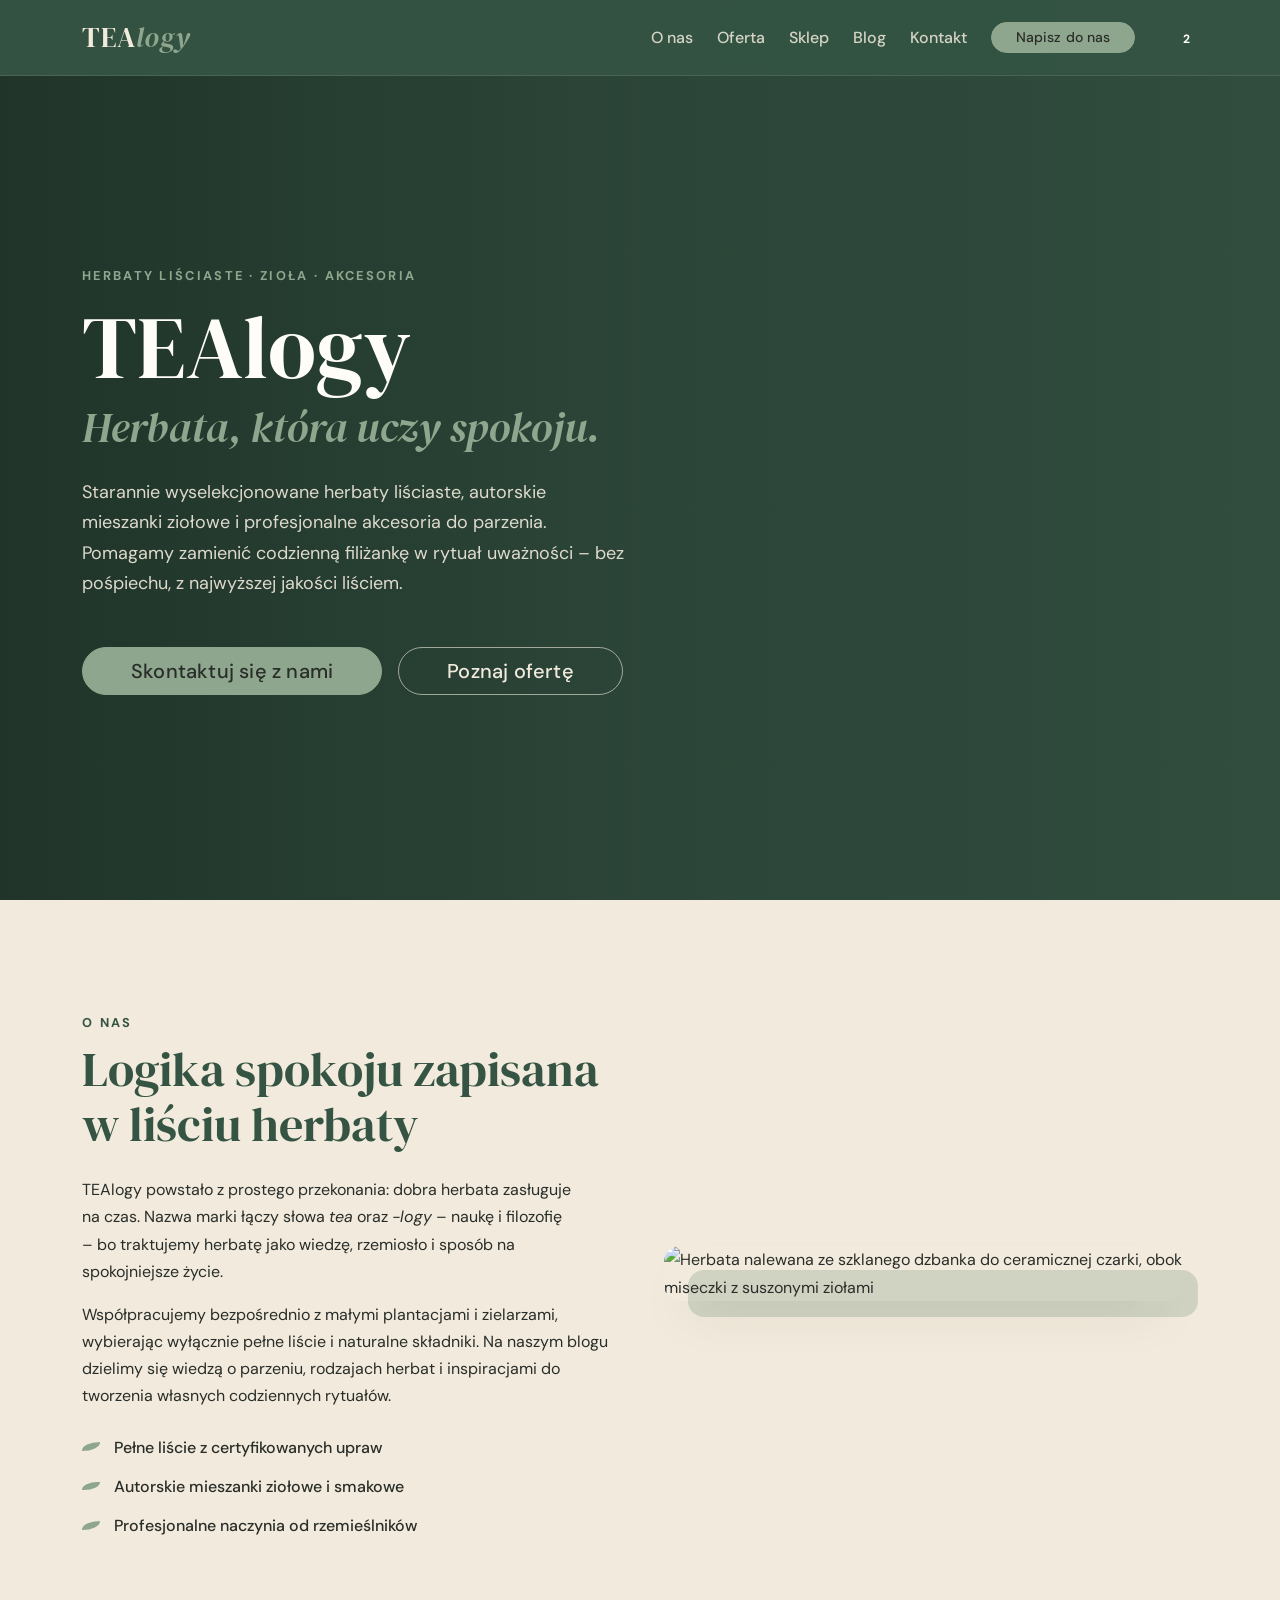
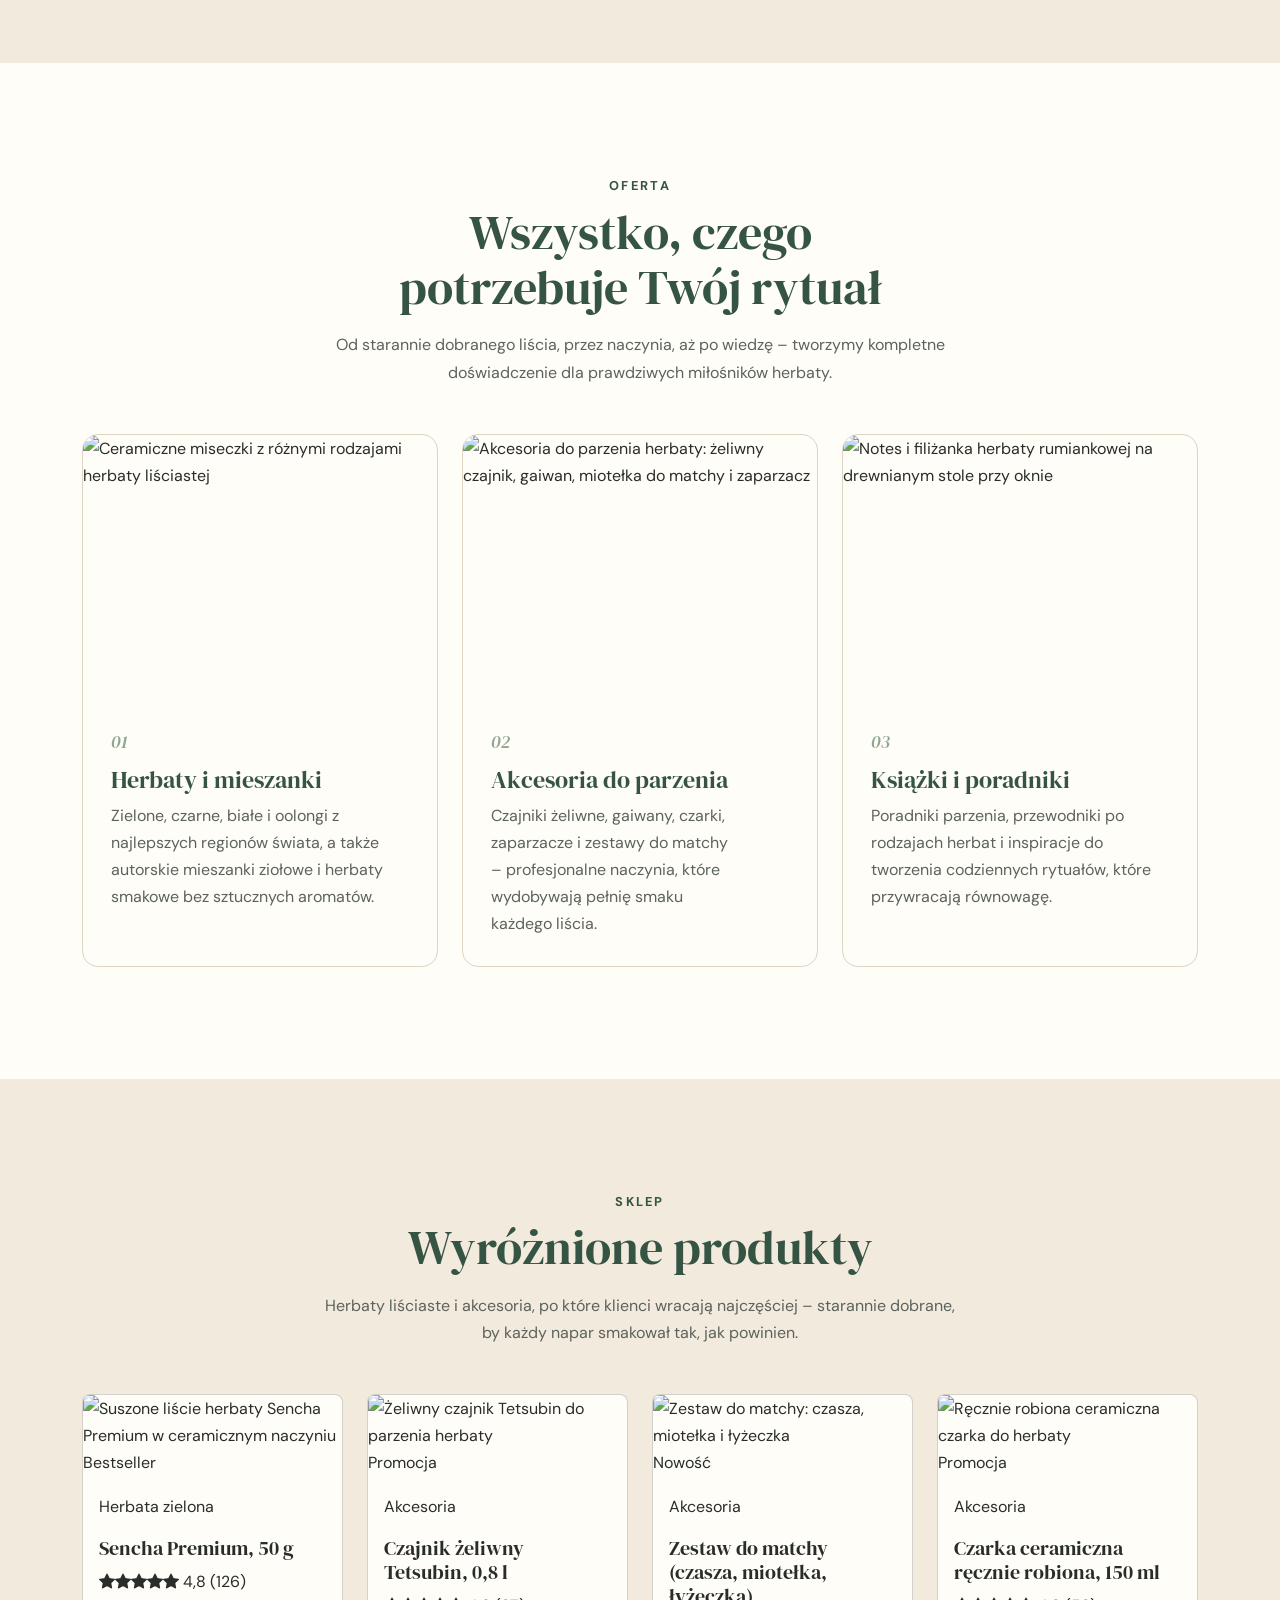
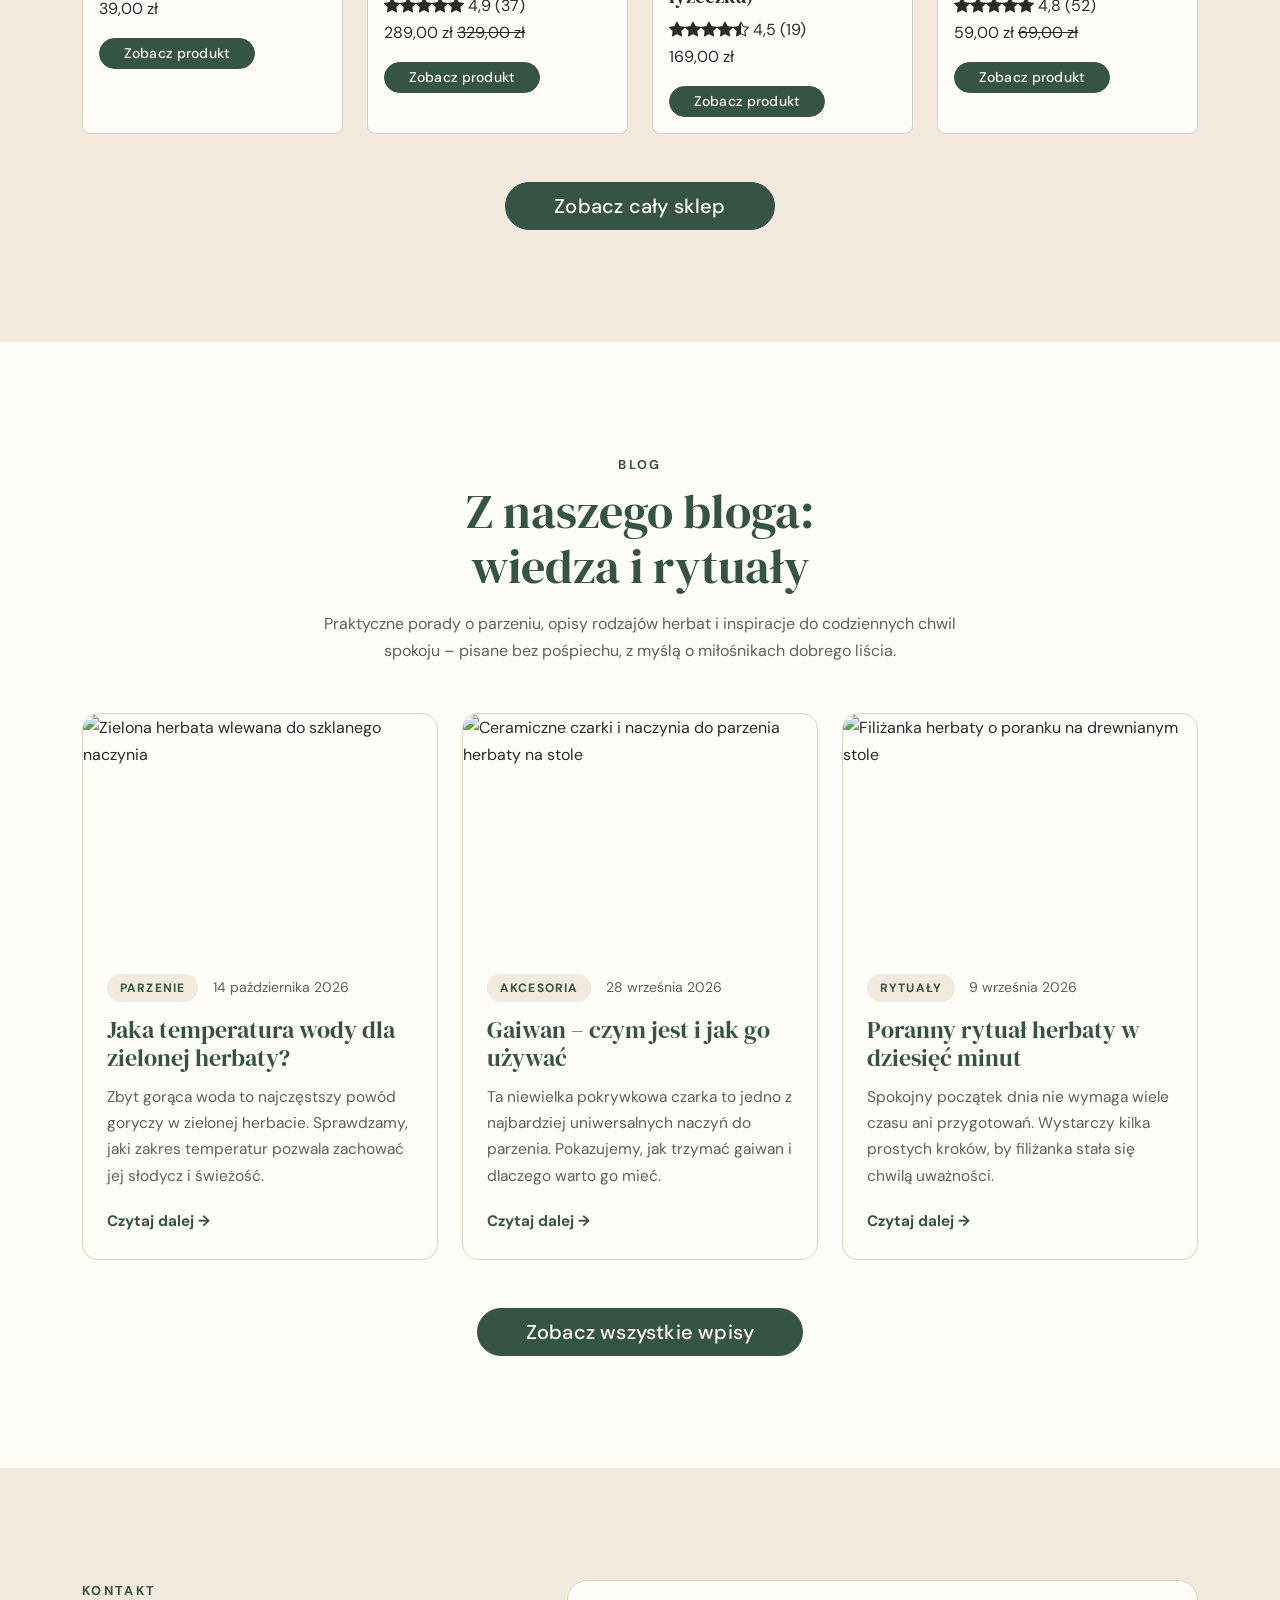
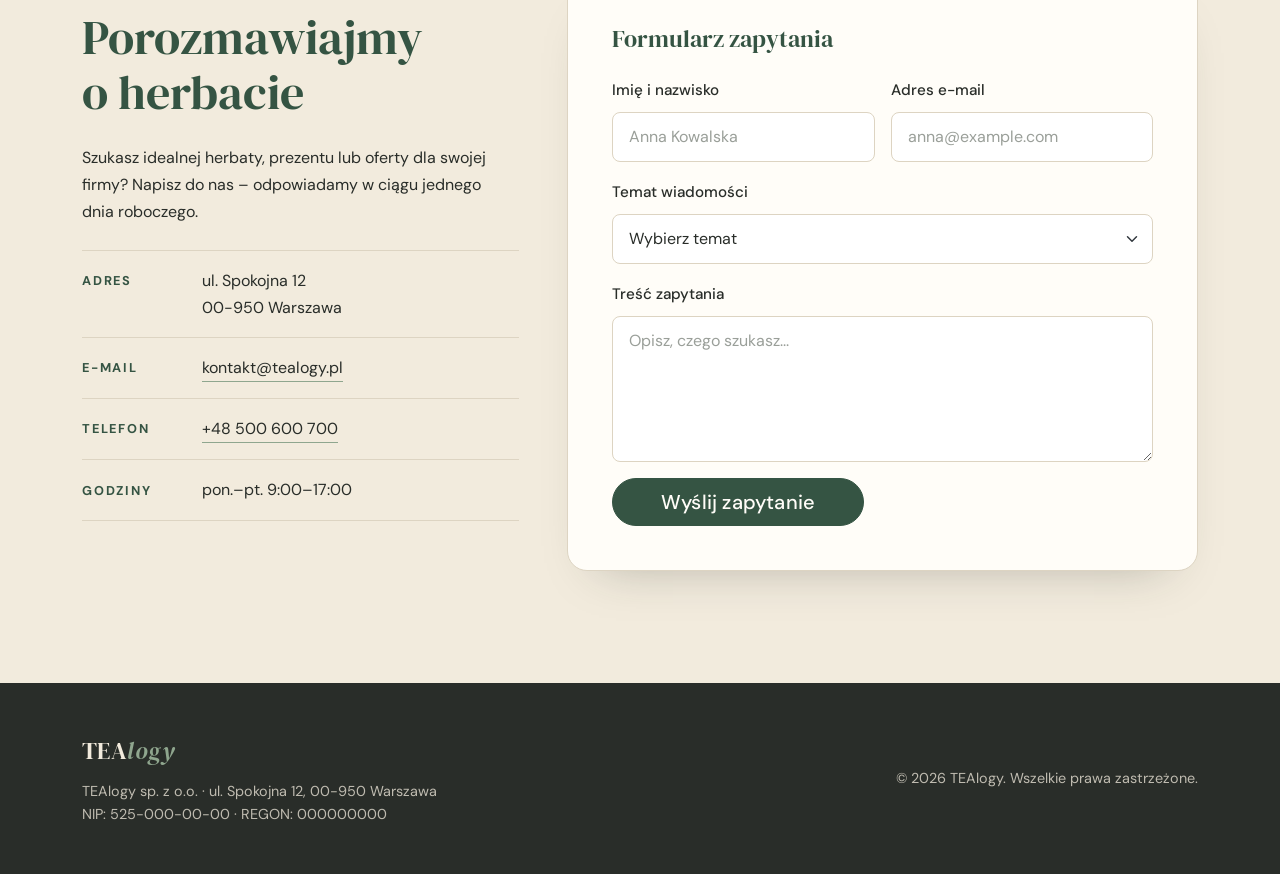
==== commit 718fcda7: "Update index.html" ====
--- a/index.html
+++ b/index.html
@@ -11,6 +11,7 @@
 <link href="https://fonts.googleapis.com/css2?family=DM+Sans:opsz,wght@9..40,400;9..40,500;9..40,700&amp;family=DM+Serif+Display:ital@0;1&amp;display=swap" rel="stylesheet">
 
   <link href="https://cdn.jsdelivr.net/npm/bootstrap@5.3.8/dist/css/bootstrap.min.css" rel="stylesheet" crossorigin="anonymous">
+<link href="https://cdn.jsdelivr.net/npm/bootstrap-icons@1.11.3/font/bootstrap-icons.min.css" rel="stylesheet" crossorigin="anonymous">
 <link rel="stylesheet" href="style.css">
 </head>
 <body>
@@ -19,6 +20,10 @@
 <nav class="navbar navbar-expand-lg navbar-dark fixed-top site-nav" aria-label="Nawigacja główna">
 <div class="container">
 <a class="navbar-brand brand-logo" href="#hero">TEA<span>logy</span></a>
+<div class="nav-actions d-flex align-items-center ms-auto ms-lg-2 me-2 me-lg-0 order-lg-last">
+<a class="nav-icon-link" href="konto.html" aria-label="Moje konto"><i class="bi bi-person" aria-hidden="true"></i></a>
+<a class="nav-icon-link" href="koszyk.html" aria-label="Koszyk, 2 produkty"><i class="bi bi-bag" aria-hidden="true"></i><span class="badge rounded-pill cart-badge" aria-hidden="true">2</span></a>
+</div>
 <button class="navbar-toggler collapsed" type="button" data-bs-toggle="collapse" data-bs-target="#mainNav" aria-controls="mainNav" aria-expanded="false" aria-label="Przełącz nawigację">
 <span class="navbar-toggler-icon"></span>
 </button>
@@ -26,6 +31,7 @@
 <ul class="navbar-nav ms-auto align-items-lg-center gap-lg-2">
 <li class="nav-item"><a class="nav-link" href="#o-nas">O nas</a></li>
 <li class="nav-item"><a class="nav-link" href="#oferta">Oferta</a></li>
+<li class="nav-item"><a class="nav-link" href="sklep.html">Sklep</a></li>
 <li class="nav-item"><a class="nav-link" href="blog.html">Blog</a></li>
 <li class="nav-item"><a class="nav-link" href="#kontakt">Kontakt</a></li>
 <li class="nav-item mt-2 mt-lg-0 ms-lg-2">
@@ -144,7 +150,100 @@
 </div>
 </section>
 
-    <section id="blog" class="section bg-cream">
+    <section id="sklep" class="section bg-cream">
+<div class="container">
+<div class="row justify-content-center text-center mb-5">
+<div class="col-lg-7">
+<p class="eyebrow text-primary mb-2">Sklep</p>
+<h2 class="section-title mb-3">Wyróżnione produkty</h2>
+<p class="text-muted-brand mb-0">
+              Herbaty liściaste i akcesoria, po które klienci wracają najczęściej – starannie dobrane, by każdy napar smakował tak, jak powinien.
+</p>
+</div>
+</div>
+
+        <div class="row g-4">
+<div class="col-sm-6 col-lg-3">
+<article class="card product-card h-100">
+<div class="product-media">
+<img src="https://images.unsplash.com/photo-1563822249548-9a72b6353cd1?q=80&amp;w=800&amp;auto=format&amp;fit=crop" class="card-img-top" alt="Suszone liście herbaty Sencha Premium w ceramicznym naczyniu" loading="lazy" width="800" height="800">
+<span class="product-badge product-badge--bestseller">Bestseller</span>
+</div>
+<div class="card-body">
+<p class="product-category">Herbata zielona</p>
+<h3 class="card-title h5 product-title">Sencha Premium, 50 g</h3>
+<div class="product-rating" role="img" aria-label="Ocena 4,8 na 5, 126 opinii">
+<span class="rating-stars" aria-hidden="true"><i class="bi bi-star-fill"></i><i class="bi bi-star-fill"></i><i class="bi bi-star-fill"></i><i class="bi bi-star-fill"></i><i class="bi bi-star-fill"></i></span>
+<span class="rating-count" aria-hidden="true">4,8 (126)</span>
+</div>
+<p class="product-price"><span class="price-current"><span class="visually-hidden">Cena: </span>39,00 zł</span></p>
+<a href="produkt.html" class="btn btn-primary btn-sm px-4 stretched-link product-cta">Zobacz produkt</a>
+</div>
+</article>
+</div>
+<div class="col-sm-6 col-lg-3">
+<article class="card product-card h-100">
+<div class="product-media">
+<img src="https://images.unsplash.com/photo-1641997825980-cbaf406765db?q=80&amp;w=800&amp;auto=format&amp;fit=crop" class="card-img-top" alt="Żeliwny czajnik Tetsubin do parzenia herbaty" loading="lazy" width="800" height="800">
+<span class="product-badge product-badge--sale">Promocja</span>
+</div>
+<div class="card-body">
+<p class="product-category">Akcesoria</p>
+<h3 class="card-title h5 product-title">Czajnik żeliwny Tetsubin, 0,8 l</h3>
+<div class="product-rating" role="img" aria-label="Ocena 4,9 na 5, 37 opinii">
+<span class="rating-stars" aria-hidden="true"><i class="bi bi-star-fill"></i><i class="bi bi-star-fill"></i><i class="bi bi-star-fill"></i><i class="bi bi-star-fill"></i><i class="bi bi-star-fill"></i></span>
+<span class="rating-count" aria-hidden="true">4,9 (37)</span>
+</div>
+<p class="product-price"><span class="price-current"><span class="visually-hidden">Cena promocyjna: </span>289,00 zł</span> <s class="price-old"><span class="visually-hidden">Cena regularna: </span>329,00 zł</s></p>
+<a href="produkt.html" class="btn btn-primary btn-sm px-4 stretched-link product-cta">Zobacz produkt</a>
+</div>
+</article>
+</div>
+<div class="col-sm-6 col-lg-3">
+<article class="card product-card h-100">
+<div class="product-media">
+<img src="https://images.unsplash.com/photo-1515823064-d6e0c04616a7?q=80&amp;w=800&amp;auto=format&amp;fit=crop" class="card-img-top" alt="Zestaw do matchy: czasza, miotełka i łyżeczka" loading="lazy" width="800" height="800">
+<span class="product-badge product-badge--new">Nowość</span>
+</div>
+<div class="card-body">
+<p class="product-category">Akcesoria</p>
+<h3 class="card-title h5 product-title">Zestaw do matchy (czasza, miotełka, łyżeczka)</h3>
+<div class="product-rating" role="img" aria-label="Ocena 4,5 na 5, 19 opinii">
+<span class="rating-stars" aria-hidden="true"><i class="bi bi-star-fill"></i><i class="bi bi-star-fill"></i><i class="bi bi-star-fill"></i><i class="bi bi-star-fill"></i><i class="bi bi-star-half"></i></span>
+<span class="rating-count" aria-hidden="true">4,5 (19)</span>
+</div>
+<p class="product-price"><span class="price-current"><span class="visually-hidden">Cena: </span>169,00 zł</span></p>
+<a href="produkt.html" class="btn btn-primary btn-sm px-4 stretched-link product-cta">Zobacz produkt</a>
+</div>
+</article>
+</div>
+<div class="col-sm-6 col-lg-3">
+<article class="card product-card h-100">
+<div class="product-media">
+<img src="https://images.unsplash.com/photo-1556679343-c7306c1976bc?q=80&amp;w=800&amp;auto=format&amp;fit=crop" class="card-img-top" alt="Ręcznie robiona ceramiczna czarka do herbaty" loading="lazy" width="800" height="800">
+<span class="product-badge product-badge--sale">Promocja</span>
+</div>
+<div class="card-body">
+<p class="product-category">Akcesoria</p>
+<h3 class="card-title h5 product-title">Czarka ceramiczna ręcznie robiona, 150 ml</h3>
+<div class="product-rating" role="img" aria-label="Ocena 4,8 na 5, 52 opinii">
+<span class="rating-stars" aria-hidden="true"><i class="bi bi-star-fill"></i><i class="bi bi-star-fill"></i><i class="bi bi-star-fill"></i><i class="bi bi-star-fill"></i><i class="bi bi-star-fill"></i></span>
+<span class="rating-count" aria-hidden="true">4,8 (52)</span>
+</div>
+<p class="product-price"><span class="price-current"><span class="visually-hidden">Cena promocyjna: </span>59,00 zł</span> <s class="price-old"><span class="visually-hidden">Cena regularna: </span>69,00 zł</s></p>
+<a href="produkt.html" class="btn btn-primary btn-sm px-4 stretched-link product-cta">Zobacz produkt</a>
+</div>
+</article>
+</div>
+</div>
+
+        <div class="text-center mt-5">
+<a href="sklep.html" class="btn btn-primary btn-lg px-5">Zobacz cały sklep</a>
+</div>
+</div>
+</section>
+
+    <section id="blog" class="section">
 <div class="container">
 <div class="row justify-content-center text-center mb-5">
 <div class="col-lg-7">
@@ -213,7 +312,7 @@
 </div>
 </section>
 
-    <section id="kontakt" class="section">
+    <section id="kontakt" class="section bg-cream">
 <div class="container">
 <div class="row g-5">
 <div class="col-lg-5">
@@ -312,4 +411,4 @@
     });
 </script>
 
-</body></html>
+</body></html>
--- a/style.css
+++ b/style.css
@@ -981,4 +981,4 @@
 
 @media (min-width: 576px) {
  .comment-date { display: inline; margin-left: 0.6rem; }
- }+ }
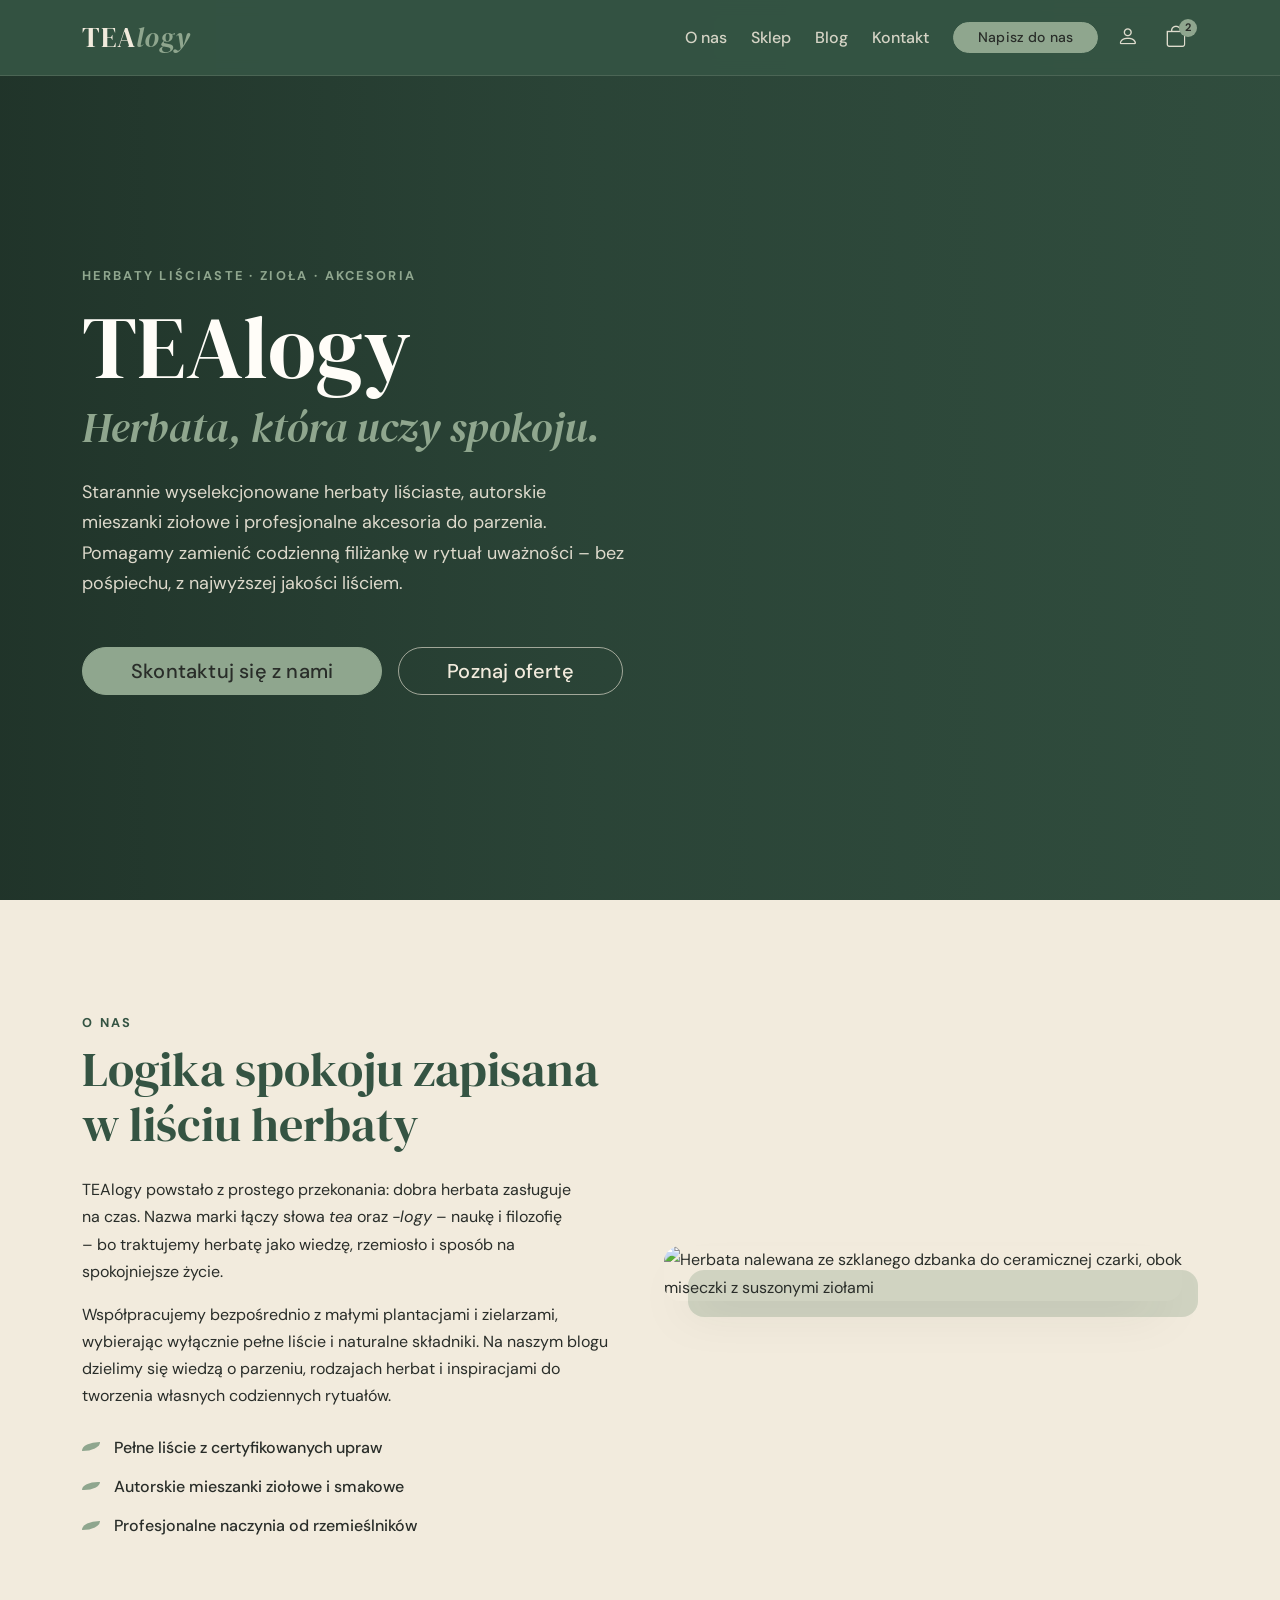
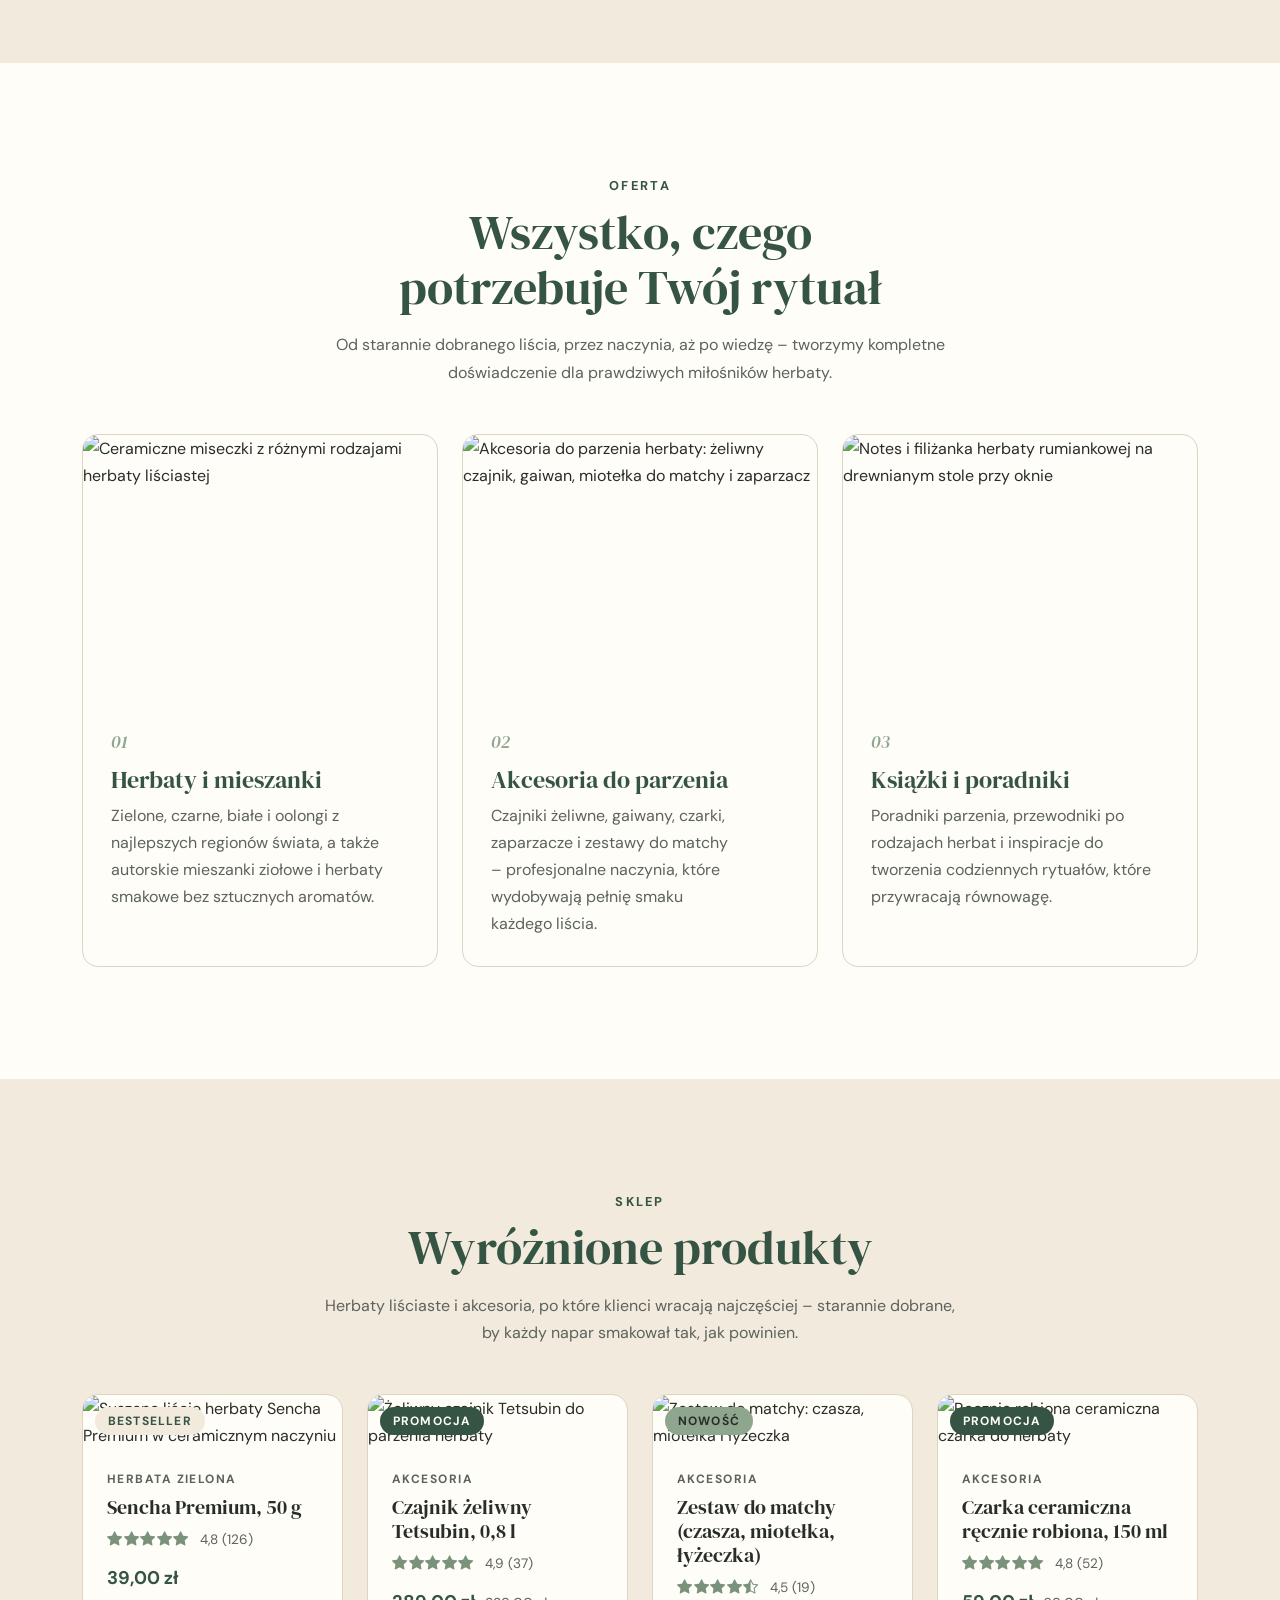
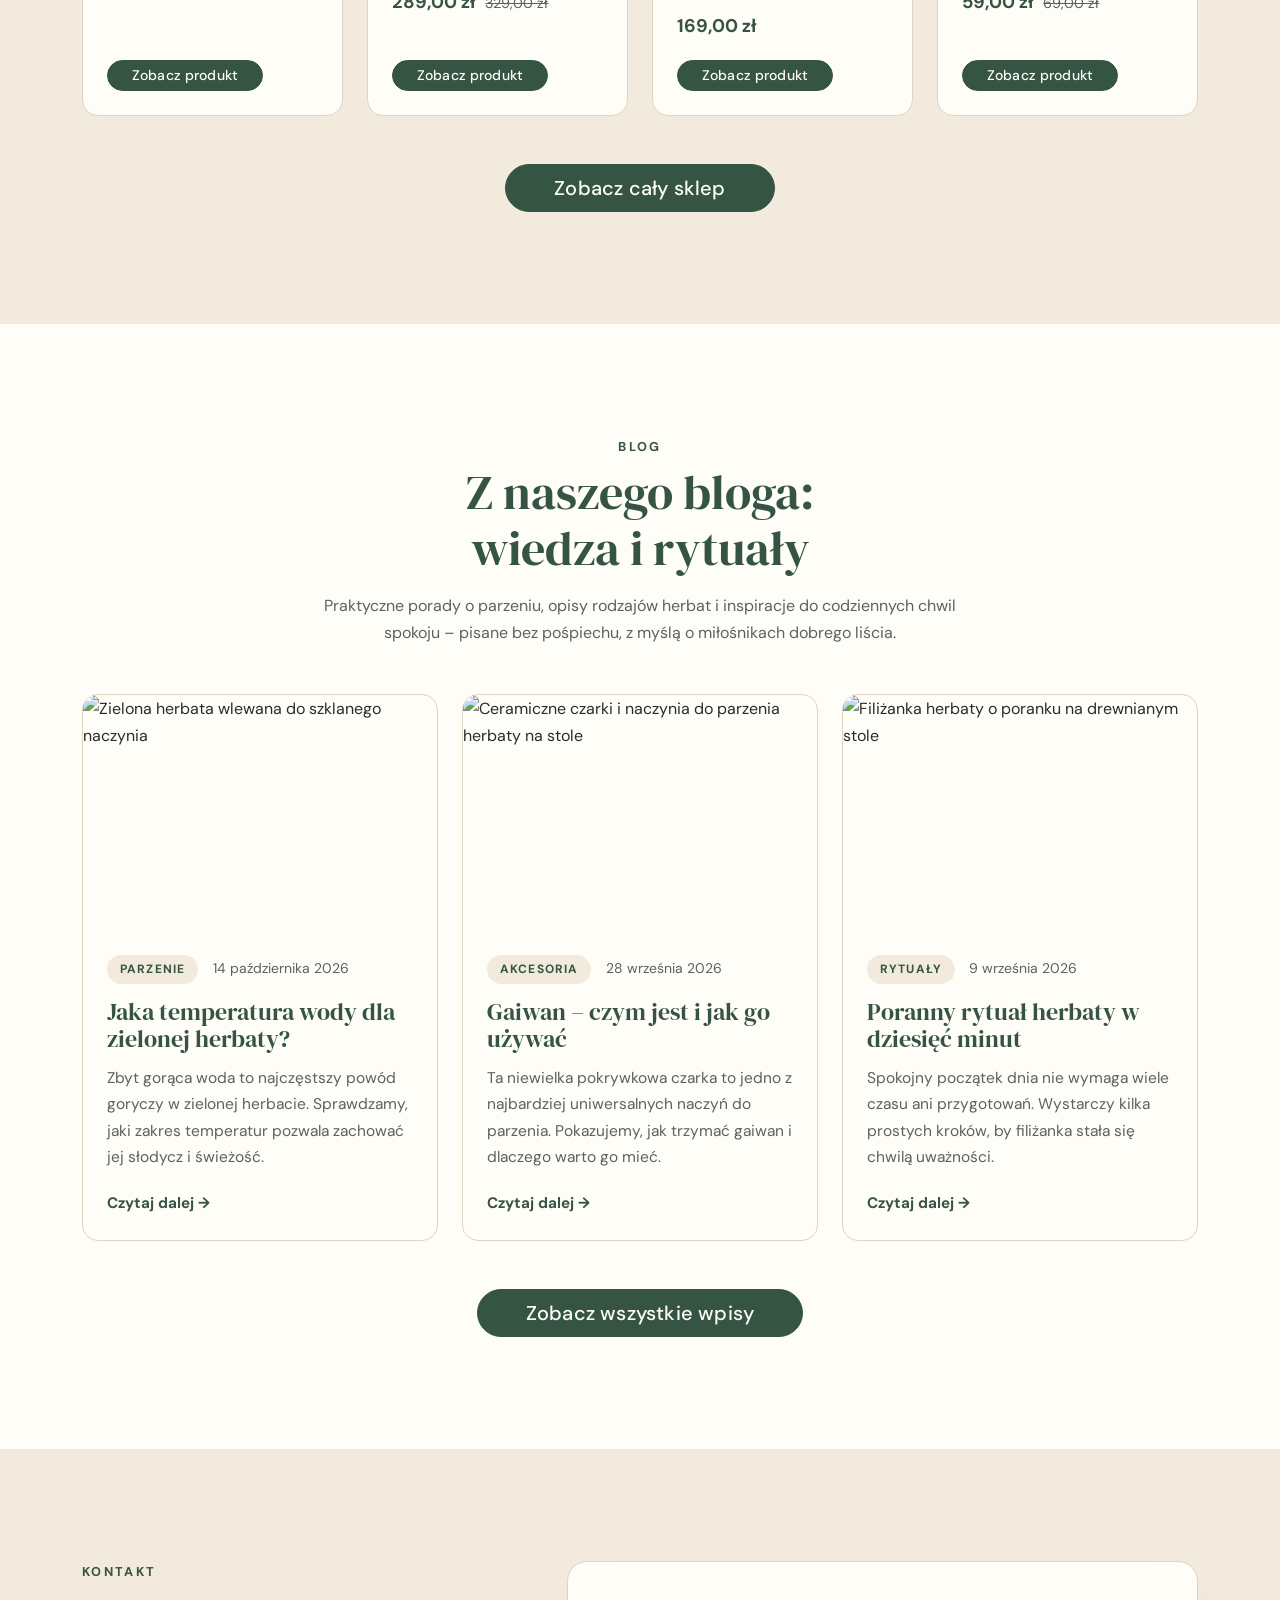
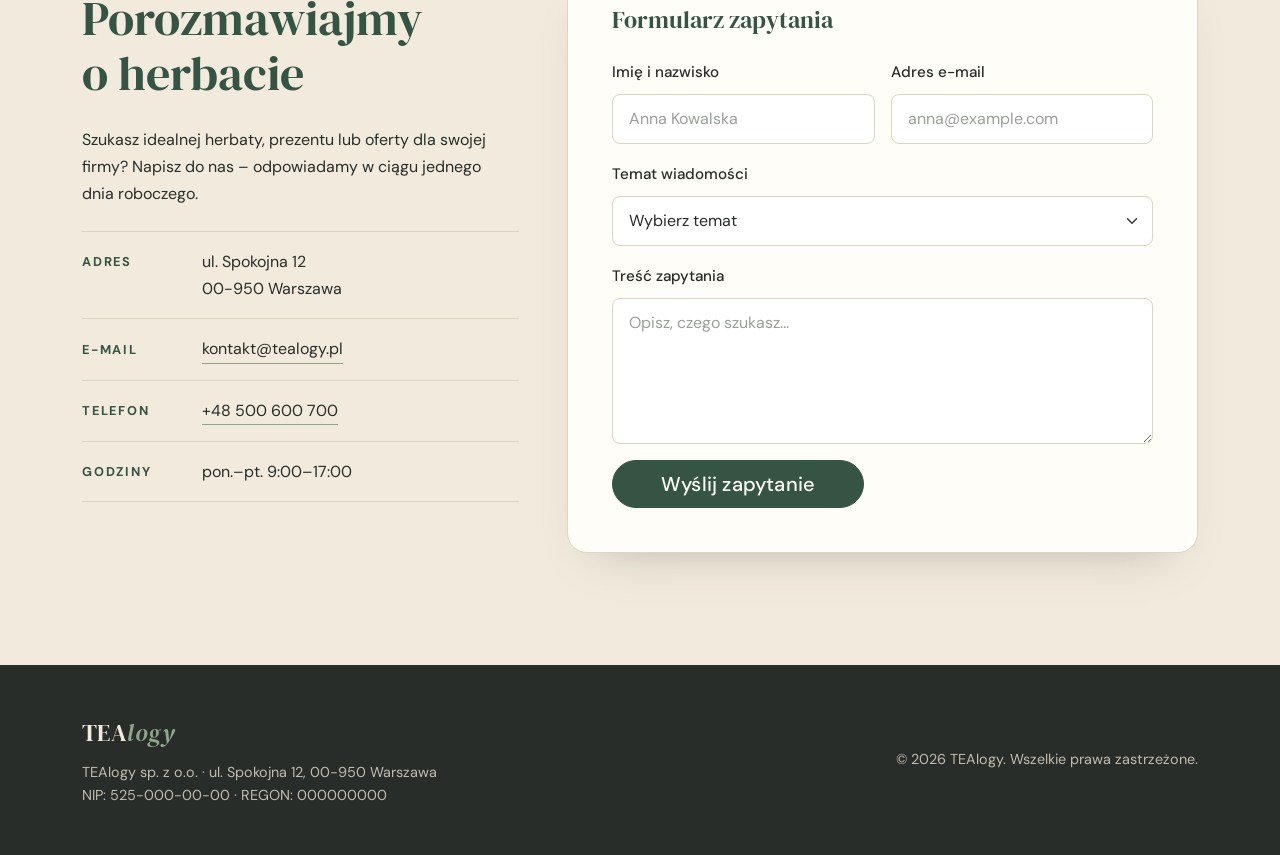
==== commit d9506513: "Remove 'Oferta' link from navigation menu" ====
--- a/index.html
+++ b/index.html
@@ -30,7 +30,6 @@
 <div class="navbar-collapse collapse" id="mainNav">
 <ul class="navbar-nav ms-auto align-items-lg-center gap-lg-2">
 <li class="nav-item"><a class="nav-link" href="#o-nas">O nas</a></li>
-<li class="nav-item"><a class="nav-link" href="#oferta">Oferta</a></li>
 <li class="nav-item"><a class="nav-link" href="sklep.html">Sklep</a></li>
 <li class="nav-item"><a class="nav-link" href="blog.html">Blog</a></li>
 <li class="nav-item"><a class="nav-link" href="#kontakt">Kontakt</a></li>
@@ -411,4 +410,4 @@
     });
 </script>
 
-</body></html>+</body></html>
--- a/style.css
+++ b/style.css
@@ -982,3 +982,617 @@
 @media (min-width: 576px) {
  .comment-date { display: inline; margin-left: 0.6rem; }
  }
+
+/* MODUŁ E-COMMERCE */
+
+/* ---------- Nawigacja: ikony konta i koszyka ---------- */
+ .nav-actions { gap: 0.25rem; }
+
+.nav-icon-link {
+ position: relative;
+ display: inline-flex;
+ align-items: center;
+ justify-content: center;
+ width: 2.75rem;
+ height: 2.75rem;
+ border-radius: 50%;
+ color: rgba(242, 235, 221, 0.9);
+ font-size: 1.35rem;
+ text-decoration: none;
+ transition: background-color 0.2s ease, color 0.2s ease;
+ }
+
+.nav-icon-link:hover,
+ .nav-icon-link.active {
+ color: var(--brand-white);
+ background-color: rgba(242, 235, 221, 0.12);
+ }
+
+.nav-icon-link:focus-visible {
+ color: var(--brand-white);
+ outline: 3px solid var(--brand-cream);
+ outline-offset: 2px;
+ }
+
+.cart-badge {
+ position: absolute;
+ top: 0.2rem;
+ right: 0.05rem;
+ min-width: 1.15rem;
+ padding: 0.22rem 0.35rem;
+ background-color: var(--brand-accent);
+ color: var(--brand-text);
+ font-size: 0.68rem;
+ font-weight: 700;
+ line-height: 1;
+ }
+
+/* ---------- Pola formularzy w kolorach marki ---------- */
+ .form-check-input:checked {
+ background-color: var(--brand-primary);
+ border-color: var(--brand-primary);
+ }
+
+.form-check-input:focus {
+ border-color: var(--brand-accent);
+ box-shadow: 0 0 0 0.25rem rgba(143, 166, 142, 0.35);
+ }
+
+.form-range { accent-color: var(--brand-primary); }
+
+.form-range:focus::-webkit-slider-thumb { box-shadow: 0 0 0 0.25rem rgba(143, 166, 142, 0.35); }
+
+.form-range::-webkit-slider-thumb { background-color: var(--brand-primary); }
+
+.form-range::-moz-range-thumb { background-color: var(--brand-primary); }
+
+/* ---------- Gwiazdki oceny, ceny, etykiety ---------- */
+ .rating-stars { color: var(--brand-accent-dark); letter-spacing: 0.1rem; white-space: nowrap; }
+
+.rating-count {
+ margin-left: 0.4rem;
+ font-size: 0.85rem;
+ color: var(--brand-muted);
+ }
+
+.price-current {
+ font-weight: 700;
+ font-size: 1.15rem;
+ color: var(--brand-primary);
+ }
+
+.price-old {
+ margin-left: 0.4rem;
+ font-size: 0.9rem;
+ color: var(--brand-muted);
+ }
+
+.product-badge {
+ position: absolute;
+ top: 0.75rem;
+ left: 0.75rem;
+ z-index: 2;
+ display: inline-block;
+ padding: 0.25rem 0.8rem;
+ border-radius: 999px;
+ font-size: 0.75rem;
+ font-weight: 700;
+ letter-spacing: 0.1em;
+ text-transform: uppercase;
+ }
+
+.product-badge--sale { background-color: var(--brand-primary); color: var(--brand-white); }
+
+.product-badge--new { background-color: var(--brand-accent); color: var(--brand-text); }
+
+.product-badge--bestseller { background-color: var(--brand-cream); color: var(--brand-primary); }
+
+.stock-badge {
+ display: inline-flex;
+ align-items: center;
+ gap: 0.45rem;
+ padding: 0.3rem 0.85rem;
+ border-radius: 999px;
+ background-color: var(--brand-cream);
+ color: var(--brand-primary);
+ font-size: 0.85rem;
+ font-weight: 700;
+ }
+
+.stock-badge::before {
+ content: "";
+ width: 0.55rem;
+ height: 0.55rem;
+ border-radius: 50%;
+ background-color: var(--brand-accent-dark);
+ }
+
+/* ---------- Karta produktu ---------- */
+ .product-card {
+ position: relative;
+ border: 1px solid var(--bs-border-color);
+ border-radius: 1rem;
+ overflow: hidden;
+ background-color: var(--brand-white);
+ transition: transform 0.3s ease, box-shadow 0.3s ease;
+ }
+
+.product-card:hover,
+ .product-card:focus-within {
+ transform: translateY(-6px);
+ box-shadow: 0 1.5rem 2.5rem -1.5rem rgba(53, 84, 67, 0.4);
+ }
+
+.product-media { position: relative; }
+
+.product-card .card-img-top {
+ width: 100%;
+ height: auto;
+ aspect-ratio: 1 / 1;
+ object-fit: cover;
+ }
+
+.product-card .card-body {
+ display: flex;
+ flex-direction: column;
+ padding: 1.25rem 1.5rem 1.5rem;
+ }
+
+.product-category {
+ margin-bottom: 0.35rem;
+ font-size: 0.75rem;
+ font-weight: 700;
+ letter-spacing: 0.12em;
+ text-transform: uppercase;
+ color: var(--brand-muted);
+ }
+
+.product-title { margin-bottom: 0.5rem; }
+
+.product-rating { margin-bottom: 0.6rem; font-size: 0.95rem; }
+
+.product-price { margin-bottom: 1.1rem; }
+
+.product-cta { margin-top: auto; align-self: flex-start; }
+
+/* ---------- Katalog: pasek narzędziowy i filtry ---------- */
+ .shop-section { padding: 3.5rem 0 4.5rem; }
+
+@media (min-width: 992px) {
+ .shop-section { padding: 5rem 0 6rem; }
+ }
+
+.page-header .breadcrumb {
+ --bs-breadcrumb-divider-color: rgba(242, 235, 221, 0.6);
+ --bs-breadcrumb-item-active-color: rgba(242, 235, 221, 0.85);
+ margin-bottom: 1.25rem;
+ }
+
+.page-header .breadcrumb a {
+ color: var(--brand-cream);
+ border-bottom-color: var(--brand-accent);
+ }
+
+.page-header .breadcrumb a:hover { color: var(--brand-white); }
+
+.shop-toolbar {
+ display: flex;
+ flex-wrap: wrap;
+ align-items: center;
+ justify-content: space-between;
+ gap: 0.75rem 1.5rem;
+ padding: 1rem 1.25rem;
+ margin-bottom: 1.75rem;
+ background-color: var(--brand-cream);
+ border-radius: 1rem;
+ }
+
+.shop-toolbar .form-select { width: auto; border-radius: 999px; }
+
+.filter-panel {
+ padding: 1.5rem;
+ background-color: var(--brand-cream);
+ border-radius: 1rem;
+ }
+
+.filter-group + .filter-group {
+ margin-top: 1.5rem;
+ padding-top: 1.5rem;
+ border-top: 1px solid var(--bs-border-color);
+ }
+
+.filter-title {
+ margin-bottom: 0.9rem;
+ font-size: 1.25rem;
+ }
+
+.filter-panel .form-check { margin-bottom: 0.5rem; }
+
+.filter-panel .form-check-label { font-weight: 500; }
+
+.price-range-output {
+ display: flex;
+ justify-content: space-between;
+ margin-top: 0.4rem;
+ font-size: 0.9rem;
+ color: var(--brand-muted);
+ }
+
+@media (min-width: 992px) {
+ .filter-sticky {
+ position: sticky;
+ top: calc(var(--nav-height) + 1rem);
+ }
+ }
+
+/* ---------- Strona produktu: galeria i panel zakupowy ---------- */
+ .shop-page { padding: calc(var(--nav-height) + 2rem) 0 4.5rem; }
+
+@media (min-width: 992px) {
+ .shop-page { padding: calc(var(--nav-height) + 3rem) 0 6rem; }
+ }
+
+.product-gallery-main {
+ width: 100%;
+ height: auto;
+ aspect-ratio: 1 / 1;
+ object-fit: cover;
+ border-radius: 1rem;
+ }
+
+.product-thumbs {
+ display: grid;
+ grid-template-columns: repeat(3, 1fr);
+ gap: 0.75rem;
+ margin-top: 0.75rem;
+ }
+
+.product-thumb {
+ padding: 0;
+ border: 2px solid transparent;
+ border-radius: 0.75rem;
+ overflow: hidden;
+ background: none;
+ line-height: 0;
+ }
+
+.product-thumb img {
+ width: 100%;
+ height: auto;
+ aspect-ratio: 1 / 1;
+ object-fit: cover;
+ }
+
+.product-thumb:hover { border-color: var(--brand-accent); }
+
+.product-thumb.active { border-color: var(--brand-primary); }
+
+.product-thumb:focus-visible {
+ outline: 3px solid var(--brand-accent);
+ outline-offset: 2px;
+ }
+
+.product-code {
+ font-size: 0.875rem;
+ color: var(--brand-muted);
+ }
+
+.product-price-lg {
+ font-family: var(--font-heading);
+ font-size: clamp(2rem, 3vw + 1rem, 2.6rem);
+ line-height: 1.1;
+ color: var(--brand-primary);
+ }
+
+.product-buy-box {
+ padding: 1.5rem;
+ background-color: var(--brand-cream);
+ border-radius: 1rem;
+ }
+
+.qty-input { max-width: 6rem; }
+
+/* ---------- Strona produktu: zakładki, specyfikacja, opinie ---------- */
+ .product-tabs .nav-tabs {
+ --bs-nav-tabs-border-color: var(--bs-border-color);
+ --bs-nav-tabs-link-hover-border-color: var(--bs-border-color);
+ --bs-nav-tabs-link-active-color: var(--brand-primary);
+ --bs-nav-tabs-link-active-bg: var(--brand-white);
+ --bs-nav-tabs-link-active-border-color: var(--bs-border-color) var(--bs-border-color) var(--brand-white);
+ gap: 0.25rem;
+ }
+
+.product-tabs .nav-link {
+ color: var(--brand-muted);
+ font-weight: 500;
+ }
+
+.product-tabs .nav-link:hover { color: var(--brand-primary); }
+
+.product-tabs .nav-link.active {
+ color: var(--brand-primary);
+ font-weight: 700;
+ }
+
+.product-tabs .tab-content { padding: 1.75rem 0 0; }
+
+.review {
+ padding: 1.25rem 0;
+ border-bottom: 1px solid var(--bs-border-color);
+ }
+
+.review-author {
+ margin-bottom: 0.2rem;
+ font-weight: 700;
+ color: var(--brand-primary);
+ }
+
+/* ---------- Tabele sklepowe (koszyk, specyfikacja, zamówienia) ---------- */
+ .shop-table {
+ --bs-table-bg: var(--brand-white);
+ --bs-table-border-color: var(--bs-border-color);
+ margin-bottom: 0;
+ font-size: 0.97rem;
+ }
+
+.shop-table thead th {
+ background-color: var(--brand-primary);
+ color: var(--brand-white);
+ font-weight: 500;
+ white-space: nowrap;
+ }
+
+.shop-table th,
+ .shop-table td { vertical-align: middle; }
+
+.shop-table tbody th { font-weight: 700; color: var(--brand-primary); }
+
+/* ---------- Koszyk ---------- */
+ .cart-product {
+ display: flex;
+ align-items: center;
+ gap: 1rem;
+ min-width: 15rem;
+ }
+
+.cart-thumb {
+ flex: 0 0 auto;
+ width: 4.5rem;
+ height: 4.5rem;
+ object-fit: cover;
+ border-radius: 0.75rem;
+ }
+
+.cart-qty { width: 5.5rem; }
+
+.cart-remove {
+ padding: 0.35rem 0.5rem;
+ border: 0;
+ background: none;
+ color: var(--brand-muted);
+ font-size: 1.2rem;
+ line-height: 1;
+ }
+
+.cart-remove:hover { color: var(--brand-primary); }
+
+.cart-remove:focus-visible {
+ outline: 3px solid var(--brand-accent);
+ outline-offset: 2px;
+ border-radius: 0.5rem;
+ }
+
+.coupon-form {
+ display: flex;
+ gap: 0.5rem;
+ max-width: 26rem;
+ }
+
+.coupon-form .form-control { min-width: 0; }
+
+/* ---------- Podsumowanie zamówienia (koszyk i kasa) ---------- */
+ .summary-card {
+ padding: 1.75rem;
+ background-color: var(--brand-cream);
+ border-radius: 1.25rem;
+ }
+
+@media (min-width: 992px) {
+ .summary-sticky {
+ position: sticky;
+ top: calc(var(--nav-height) + 1rem);
+ }
+ }
+
+.summary-row {
+ display: flex;
+ justify-content: space-between;
+ gap: 1rem;
+ padding: 0.5rem 0;
+ }
+
+.summary-total {
+ margin-top: 0.5rem;
+ padding-top: 1rem;
+ border-top: 1px solid var(--bs-border-color);
+ font-size: 1.2rem;
+ font-weight: 700;
+ color: var(--brand-primary);
+ }
+
+.summary-item {
+ display: flex;
+ align-items: center;
+ gap: 0.9rem;
+ padding: 0.6rem 0;
+ }
+
+.summary-thumb {
+ flex: 0 0 auto;
+ width: 3.5rem;
+ height: 3.5rem;
+ object-fit: cover;
+ border-radius: 0.6rem;
+ }
+
+.summary-item-name { flex: 1 1 auto; min-width: 0; font-size: 0.95rem; line-height: 1.4; }
+
+/* ---------- Kasa ---------- */
+ .checkout-section {
+ padding: 1.5rem;
+ margin-bottom: 1.5rem;
+ border: 1px solid var(--bs-border-color);
+ border-radius: 1.25rem;
+ background-color: var(--brand-white);
+ }
+
+@media (min-width: 768px) {
+ .checkout-section { padding: 2rem; }
+ }
+
+.checkout-section-title {
+ margin-bottom: 1.25rem;
+ font-size: 1.5rem;
+ }
+
+.option-card {
+ padding: 0.85rem 1rem 0.85rem 2.75rem;
+ margin-bottom: 0.6rem;
+ border: 1px solid var(--bs-border-color);
+ border-radius: 0.75rem;
+ transition: border-color 0.2s ease, background-color 0.2s ease;
+ }
+
+.option-card:hover { background-color: var(--brand-cream); }
+
+.option-card:has(.form-check-input:checked) {
+ border-color: var(--brand-primary);
+ background-color: var(--brand-cream);
+ }
+
+.option-card .form-check-input { margin-left: -1.75rem; }
+
+.option-card .form-check-label {
+ display: flex;
+ justify-content: space-between;
+ gap: 1rem;
+ width: 100%;
+ font-weight: 500;
+ }
+
+.option-card .option-meta { font-weight: 400; color: var(--brand-muted); }
+
+/* ---------- Panel klienta ---------- */
+ .account-nav {
+ --bs-nav-pills-link-active-bg: var(--brand-primary);
+ --bs-nav-pills-link-active-color: var(--brand-white);
+ gap: 0.25rem;
+ padding: 1rem;
+ background-color: var(--brand-cream);
+ border-radius: 1rem;
+ }
+
+.account-nav .nav-link {
+ display: flex;
+ align-items: center;
+ gap: 0.6rem;
+ color: var(--brand-text);
+ font-weight: 500;
+ border-radius: 0.75rem;
+ }
+
+.account-nav .nav-link:hover { color: var(--brand-primary); background-color: rgba(53, 84, 67, 0.08); }
+
+.account-nav .nav-link.active:hover { color: var(--brand-white); background-color: var(--brand-primary); }
+
+.stat-card {
+ height: 100%;
+ padding: 1.25rem 1.5rem;
+ background-color: var(--brand-cream);
+ border-radius: 1rem;
+ }
+
+.stat-value {
+ font-family: var(--font-heading);
+ font-size: 2rem;
+ line-height: 1.1;
+ color: var(--brand-primary);
+ }
+
+.stat-label {
+ font-size: 0.78rem;
+ font-weight: 700;
+ letter-spacing: 0.12em;
+ text-transform: uppercase;
+ color: var(--brand-muted);
+ }
+
+.status-badge {
+ display: inline-block;
+ padding: 0.25rem 0.8rem;
+ border-radius: 999px;
+ font-size: 0.8rem;
+ font-weight: 700;
+ white-space: nowrap;
+ }
+
+.status-badge--progress { background-color: var(--brand-accent); color: var(--brand-text); }
+
+.status-badge--shipped { background-color: var(--brand-primary); color: var(--brand-white); }
+
+.order-progress .progress {
+ --bs-progress-height: 0.6rem;
+ --bs-progress-bg: var(--brand-cream);
+ --bs-progress-bar-bg: var(--brand-primary);
+ border-radius: 999px;
+ }
+
+.progress-steps {
+ display: flex;
+ justify-content: space-between;
+ gap: 0.5rem;
+ margin-top: 0.6rem;
+ font-size: 0.8rem;
+ color: var(--brand-muted);
+ }
+
+.address-card {
+ padding: 1.5rem;
+ border: 1px solid var(--bs-border-color);
+ border-radius: 1rem;
+ background-color: var(--brand-white);
+ font-style: normal;
+ }
+
+.alert-success {
+ --bs-alert-bg: var(--brand-cream);
+ --bs-alert-color: var(--brand-primary);
+ --bs-alert-border-color: var(--brand-accent);
+ --bs-alert-link-color: var(--brand-primary-dark);
+ border-radius: 1rem;
+ }
+
+/* ---------- Ruch ograniczony (e-commerce) ---------- */
+ @media (prefers-reduced-motion: reduce) {
+ .product-card,
+ .product-card:hover,
+ .product-card:focus-within,
+ .nav-icon-link,
+ .option-card {
+ transition: none;
+ transform: none;
+ }
+ }
+
+/* ---------- Przyciski kontur (kolory marki) ---------- */
+ .btn-outline-primary {
+ --bs-btn-color: var(--brand-primary);
+ --bs-btn-border-color: var(--brand-primary);
+ --bs-btn-hover-bg: var(--brand-primary);
+ --bs-btn-hover-border-color: var(--brand-primary);
+ --bs-btn-hover-color: var(--brand-white);
+ --bs-btn-active-bg: var(--brand-primary-dark);
+ --bs-btn-active-border-color: var(--brand-primary-dark);
+ --bs-btn-active-color: var(--brand-white);
+ --bs-btn-focus-shadow-rgb: 53, 84, 67;
+ }
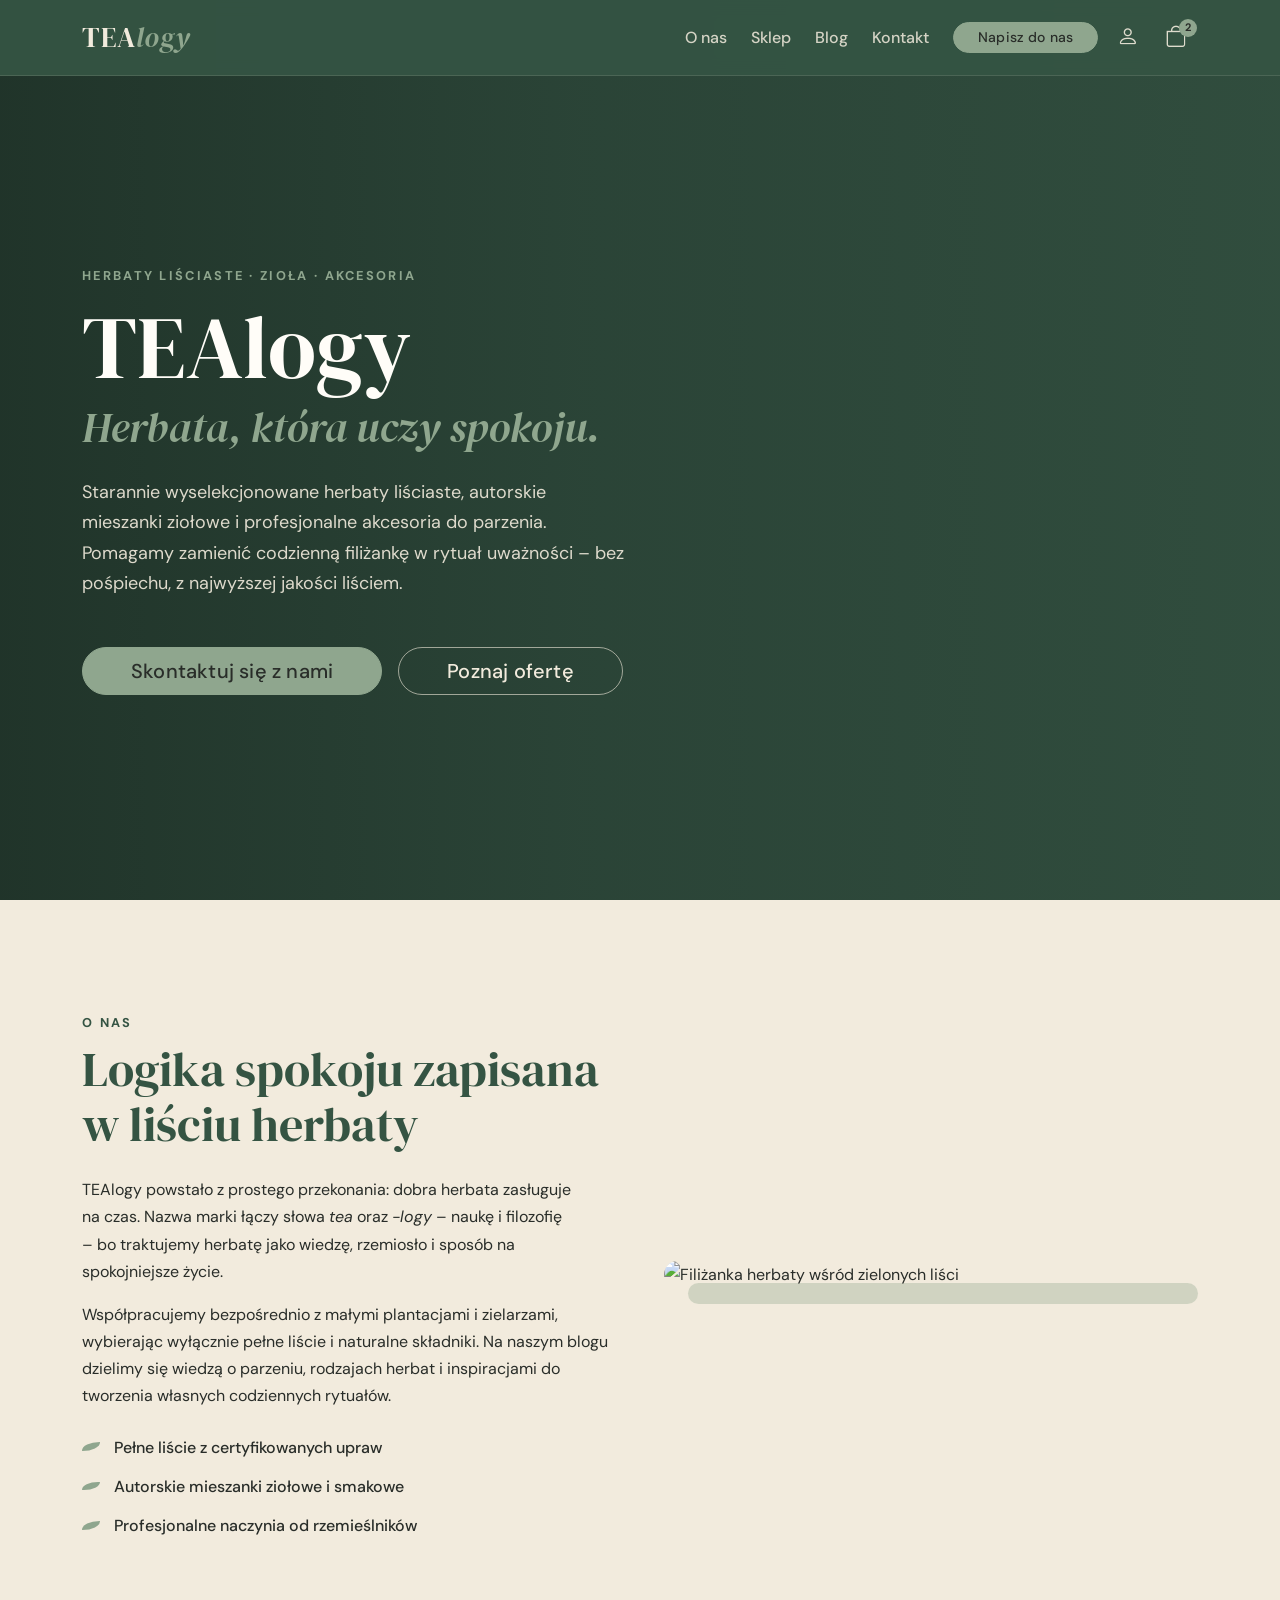
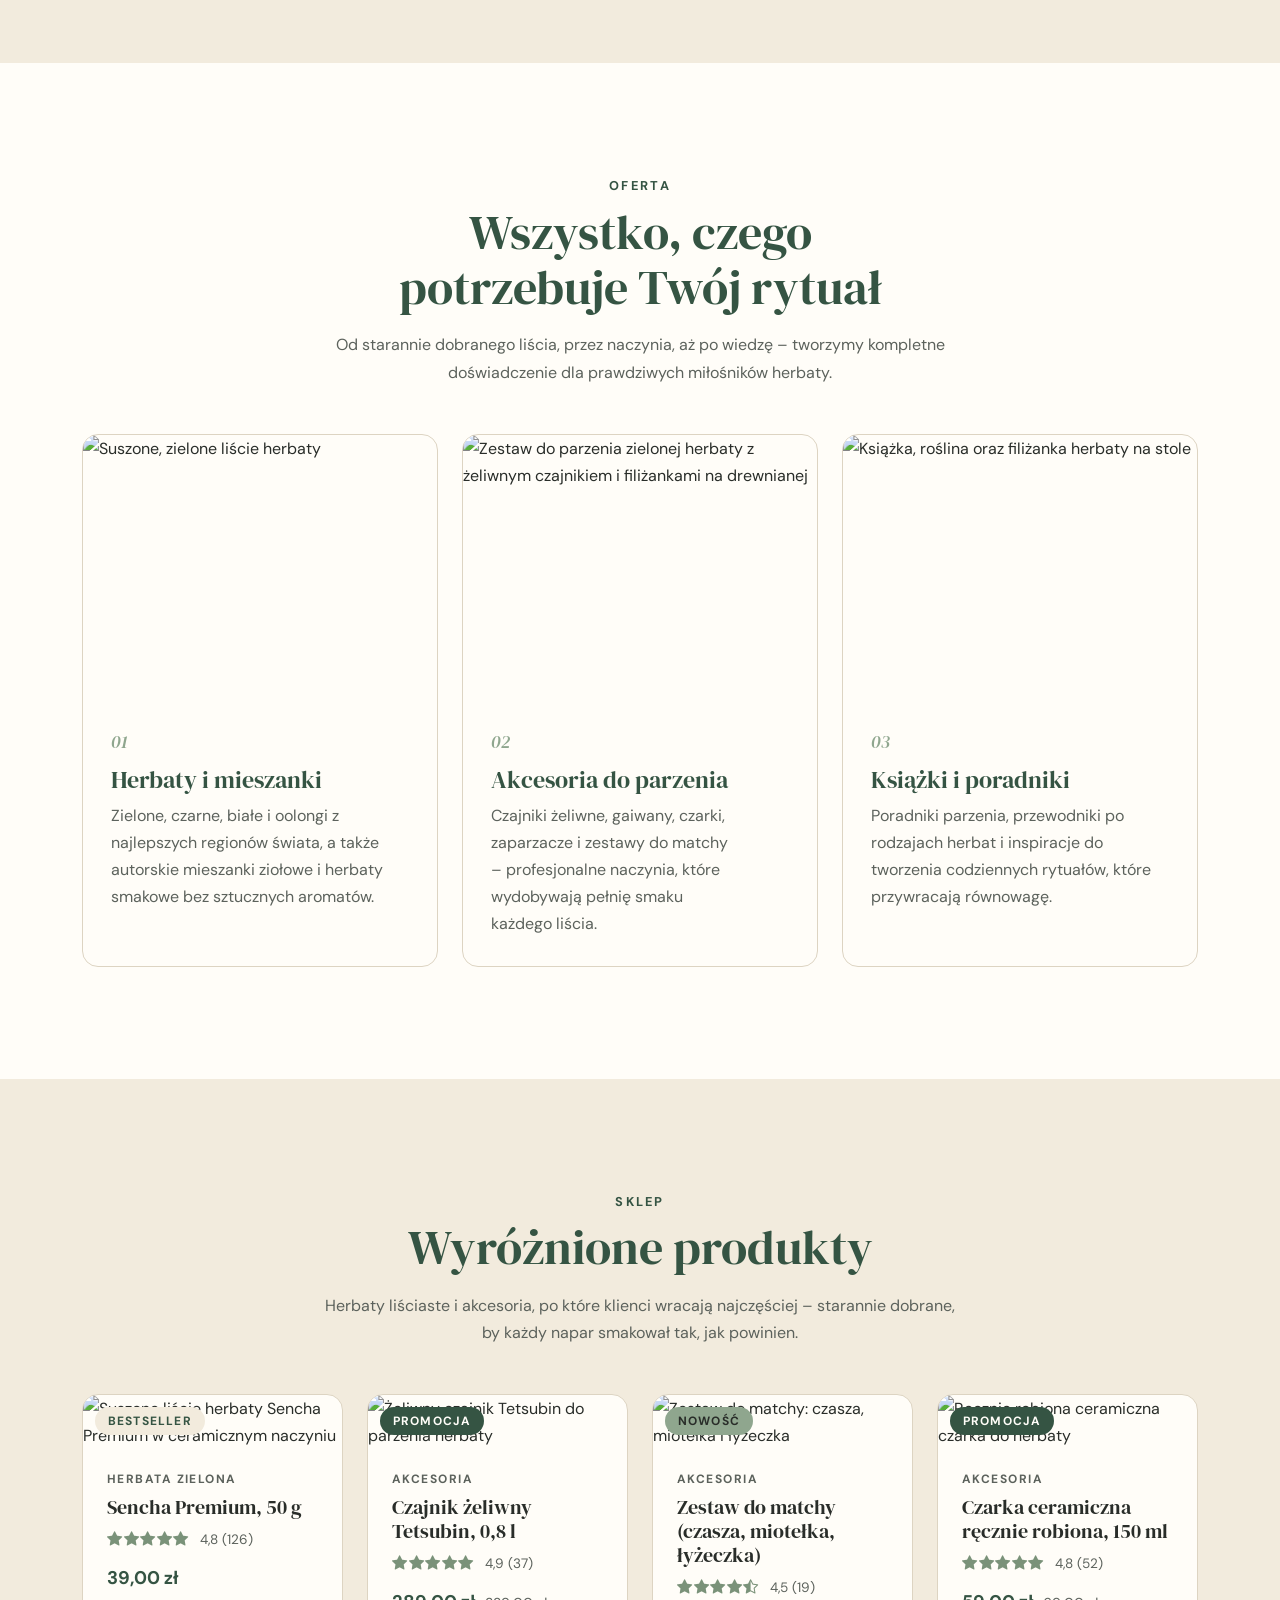
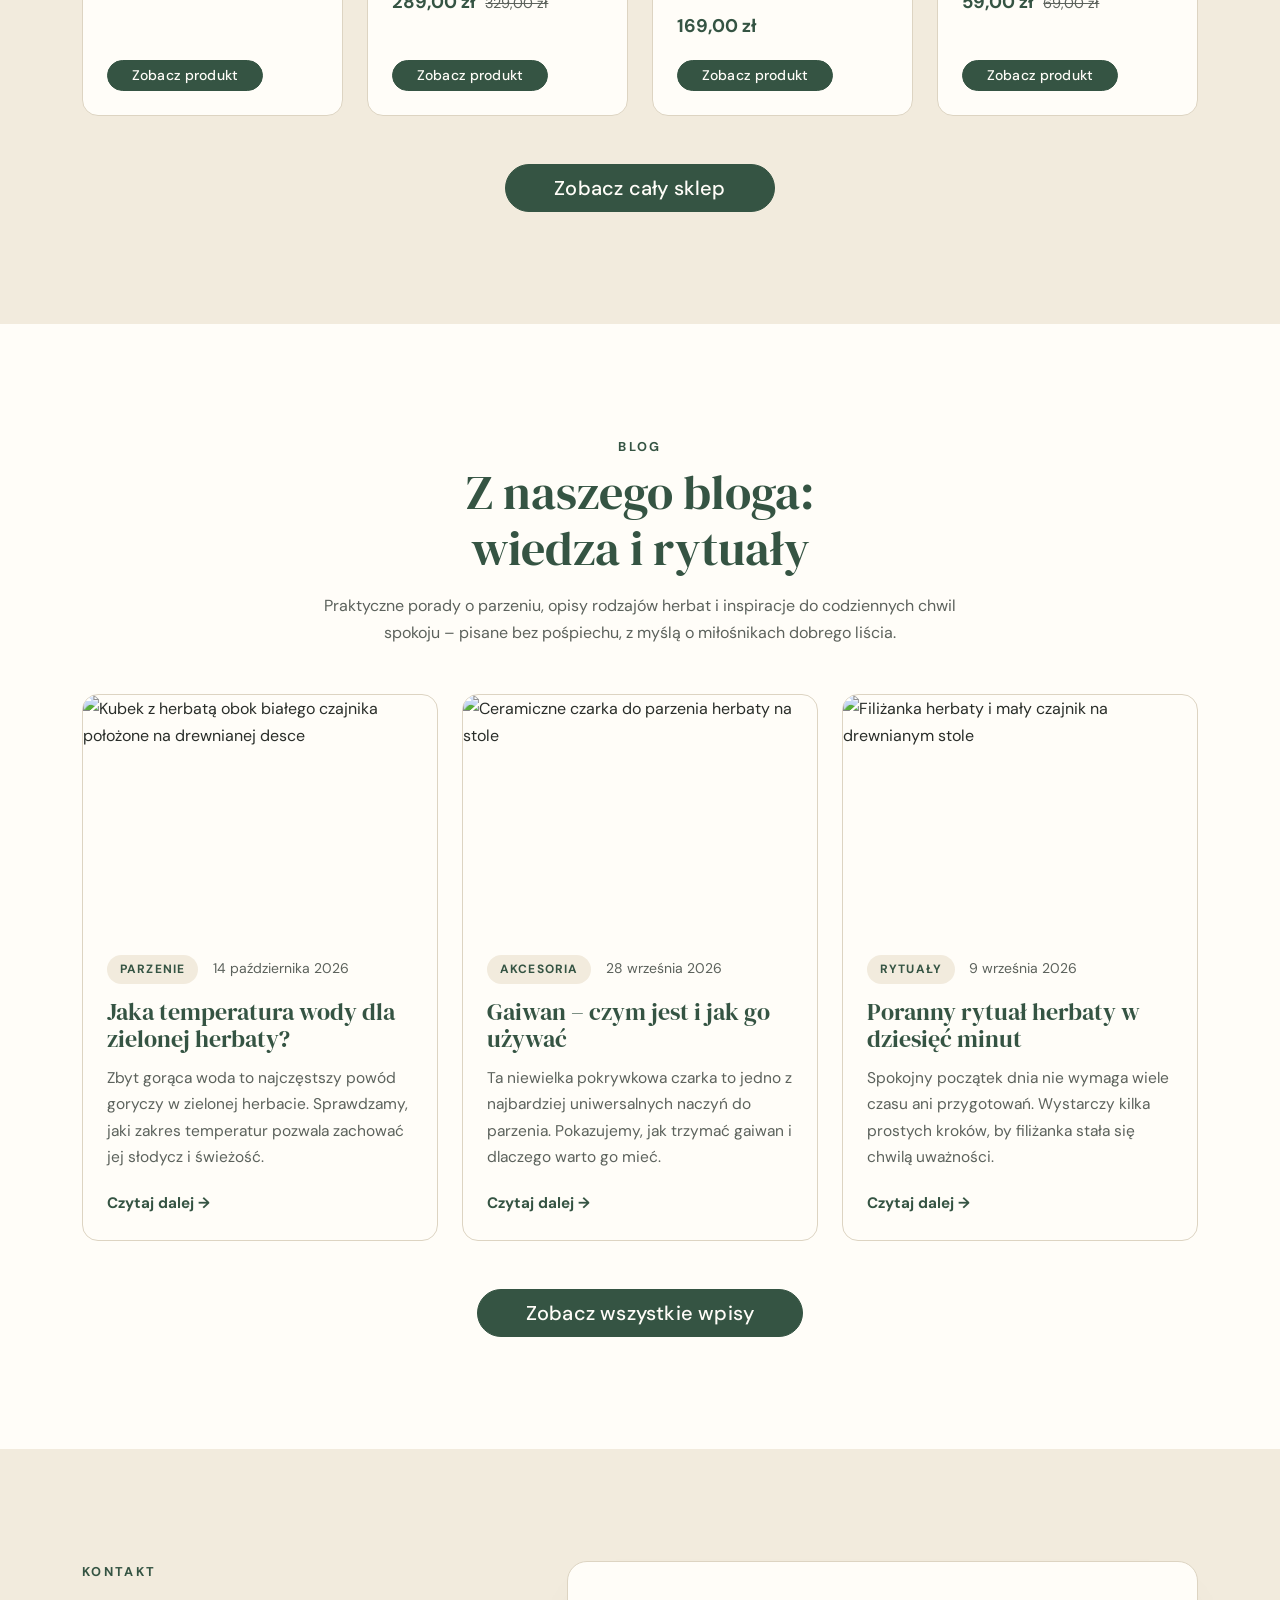
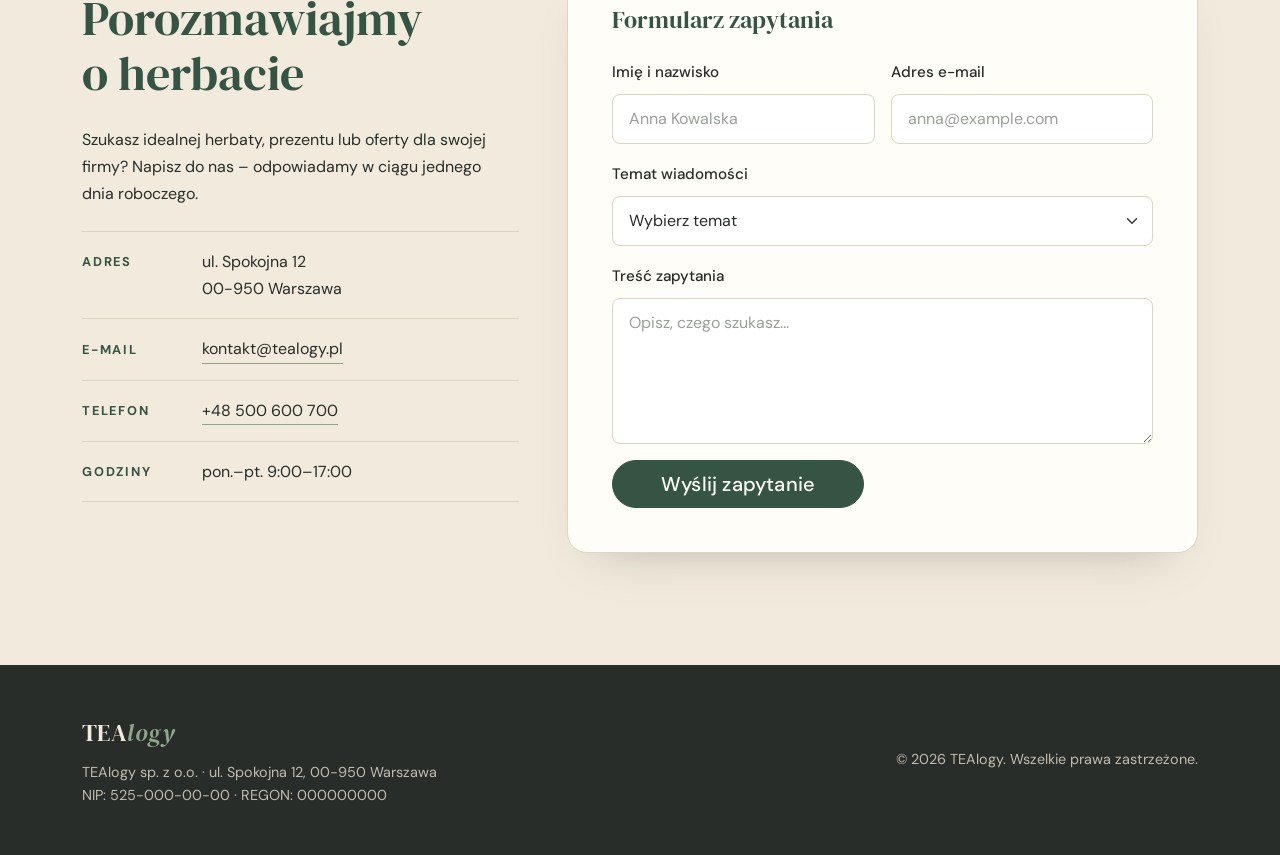
==== commit 97f357d6: "Update index.html" ====
--- a/index.html
+++ b/index.html
@@ -89,7 +89,7 @@
 </div>
 <div class="col-md-6">
 <div class="about-figure">
-<img src="https://images.unsplash.com/photo-1567922045116-2a00fae2ed03?q=80&amp;w=735&amp;auto=format&amp;fit=crop&amp;ixlib=rb-4.1.0&amp;ixid=NHwxMjA3fDA%3D" class="img-fluid rounded-4 shadow-soft" alt="Herbata nalewana ze szklanego dzbanka do ceramicznej czarki, obok miseczki z suszonymi ziołami" width="1024" height="1024">
+<img src="https://images.unsplash.com/photo-1567922045116-2a00fae2ed03?q=80&amp;w=735&amp;auto=format&amp;fit=crop&amp;ixlib=rb-4.1.0&amp;ixid=NHwxMjA3fDA%3D" class="img-fluid rounded-4 shadow-soft" alt="Filiżanka herbaty wśród zielonych liści" width="1024" height="1024">
 </div>
 </div>
 </div>
@@ -111,7 +111,7 @@
         <div class="row g-4">
 <div class="col-md-4">
 <article class="card offer-card h-100">
-<img src="https://plus.unsplash.com/premium_photo-1726862854826-950e8bd34048?q=80&amp;w=725&amp;auto=format&amp;fit=crop&amp;ixlib=rb-4.1.0&amp;ixid=NHwxMjA3fDA%3D" class="card-img-top" alt="Ceramiczne miseczki z różnymi rodzajami herbaty liściastej" loading="lazy" width="1024" height="1024">
+<img src="https://plus.unsplash.com/premium_photo-1726862854826-950e8bd34048?q=80&amp;w=725&amp;auto=format&amp;fit=crop&amp;ixlib=rb-4.1.0&amp;ixid=NHwxMjA3fDA%3D" class="card-img-top" alt="Suszone, zielone liście herbaty" loading="lazy" width="1024" height="1024">
 <div class="card-body">
 <span class="card-number">01</span>
 <h3 class="card-title h4">Herbaty i mieszanki</h3>
@@ -123,7 +123,7 @@
 </div>
 <div class="col-md-4">
 <article class="card offer-card h-100">
-<img src="https://images.unsplash.com/photo-1641997825980-cbaf406765db?q=80&amp;w=1470&amp;auto=format&amp;fit=crop&amp;ixlib=rb-4.1.0&amp;ixid=NHwxMjA3fDA%3D" class="card-img-top" alt="Akcesoria do parzenia herbaty: żeliwny czajnik, gaiwan, miotełka do matchy i zaparzacz" loading="lazy" width="1024" height="1024">
+<img src="https://images.unsplash.com/photo-1641997825980-cbaf406765db?q=80&amp;w=1470&amp;auto=format&amp;fit=crop&amp;ixlib=rb-4.1.0&amp;ixid=NHwxMjA3fDA%3D" class="card-img-top" alt="Zestaw do parzenia zielonej herbaty z żeliwnym czajnikiem i filiżankami na drewnianej" loading="lazy" width="1024" height="1024">
 <div class="card-body">
 <span class="card-number">02</span>
 <h3 class="card-title h4">Akcesoria do parzenia</h3>
@@ -135,7 +135,7 @@
 </div>
 <div class="col-md-4">
 <article class="card offer-card h-100">
-<img src="https://images.unsplash.com/photo-1789326602676-68c26fd4f642?q=80&amp;w=1037&amp;auto=format&amp;fit=crop&amp;ixlib=rb-4.1.0&amp;ixid=NHwxMjA3fDA%3D" class="card-img-top" alt="Notes i filiżanka herbaty rumiankowej na drewnianym stole przy oknie" loading="lazy" width="1024" height="1024">
+<img src="https://images.unsplash.com/photo-1789326602676-68c26fd4f642?q=80&amp;w=1037&amp;auto=format&amp;fit=crop&amp;ixlib=rb-4.1.0&amp;ixid=NHwxMjA3fDA%3D" class="card-img-top" alt="Książka, roślina oraz filiżanka herbaty na stole" loading="lazy" width="1024" height="1024">
 <div class="card-body">
 <span class="card-number">03</span>
 <h3 class="card-title h4">Książki i poradniki</h3>
@@ -165,7 +165,7 @@
 <div class="col-sm-6 col-lg-3">
 <article class="card product-card h-100">
 <div class="product-media">
-<img src="https://images.unsplash.com/photo-1563822249548-9a72b6353cd1?q=80&amp;w=800&amp;auto=format&amp;fit=crop" class="card-img-top" alt="Suszone liście herbaty Sencha Premium w ceramicznym naczyniu" loading="lazy" width="800" height="800">
+<img src="https://images.unsplash.com/photo-1628153792464-21bffac488d4?q=80&amp;w=880&amp;auto=format&amp;fit=crop&amp;ixlib=rb-4.1.0&amp;ixid=NHwxMjA3fDA%3D" class="card-img-top" alt="Suszone liście herbaty Sencha Premium w ceramicznym naczyniu" loading="lazy" width="800" height="800">
 <span class="product-badge product-badge--bestseller">Bestseller</span>
 </div>
 <div class="card-body">
@@ -183,7 +183,7 @@
 <div class="col-sm-6 col-lg-3">
 <article class="card product-card h-100">
 <div class="product-media">
-<img src="https://images.unsplash.com/photo-1641997825980-cbaf406765db?q=80&amp;w=800&amp;auto=format&amp;fit=crop" class="card-img-top" alt="Żeliwny czajnik Tetsubin do parzenia herbaty" loading="lazy" width="800" height="800">
+<img src="https://images.unsplash.com/photo-1772473852938-02d047e9a174?q=80&amp;w=1470&amp;auto=format&amp;fit=crop&amp;ixlib=rb-4.1.0&amp;ixid=NHwxMjA3fDA%3D" class="card-img-top" alt="Żeliwny czajnik Tetsubin do parzenia herbaty" loading="lazy" width="800" height="800">
 <span class="product-badge product-badge--sale">Promocja</span>
 </div>
 <div class="card-body">
@@ -201,7 +201,7 @@
 <div class="col-sm-6 col-lg-3">
 <article class="card product-card h-100">
 <div class="product-media">
-<img src="https://images.unsplash.com/photo-1515823064-d6e0c04616a7?q=80&amp;w=800&amp;auto=format&amp;fit=crop" class="card-img-top" alt="Zestaw do matchy: czasza, miotełka i łyżeczka" loading="lazy" width="800" height="800">
+<img src="https://plus.unsplash.com/premium_photo-1694825173868-ed003c071068?q=80&amp;w=1469&amp;auto=format&amp;fit=crop&amp;ixlib=rb-4.1.0&amp;ixid=NHwxMjA3fDA%3D" class="card-img-top" alt="Zestaw do matchy: czasza, miotełka i łyżeczka" loading="lazy" width="800" height="800">
 <span class="product-badge product-badge--new">Nowość</span>
 </div>
 <div class="card-body">
@@ -219,7 +219,7 @@
 <div class="col-sm-6 col-lg-3">
 <article class="card product-card h-100">
 <div class="product-media">
-<img src="https://images.unsplash.com/photo-1556679343-c7306c1976bc?q=80&amp;w=800&amp;auto=format&amp;fit=crop" class="card-img-top" alt="Ręcznie robiona ceramiczna czarka do herbaty" loading="lazy" width="800" height="800">
+<img src="https://plus.unsplash.com/premium_photo-1714841438361-2c51403be8af?q=80&amp;w=688&amp;auto=format&amp;fit=crop&amp;ixlib=rb-4.1.0&amp;ixid=NHwxMjA3fDA%3D" class="card-img-top" alt="Ręcznie robiona ceramiczna czarka do herbaty" loading="lazy" width="800" height="800">
 <span class="product-badge product-badge--sale">Promocja</span>
 </div>
 <div class="card-body">
@@ -257,7 +257,7 @@
         <div class="row g-4">
 <div class="col-md-4">
 <article class="card post-card h-100">
-<img src="https://images.unsplash.com/photo-1564890369478-c89ca6d9cde9?q=80&amp;w=800&amp;auto=format&amp;fit=crop" class="card-img-top" alt="Zielona herbata wlewana do szklanego naczynia" loading="lazy" width="800" height="533">
+<img src="https://images.unsplash.com/photo-1564890369478-c89ca6d9cde9?q=80&amp;w=800&amp;auto=format&amp;fit=crop" class="card-img-top" alt="Kubek z herbatą obok białego czajnika położone na drewnianej desce" loading="lazy" width="800" height="533">
 <div class="card-body">
 <div class="post-meta">
 <span class="post-tag">Parzenie</span>
@@ -273,7 +273,7 @@
 </div>
 <div class="col-md-4">
 <article class="card post-card h-100">
-<img src="https://images.unsplash.com/photo-1556679343-c7306c1976bc?q=80&amp;w=800&amp;auto=format&amp;fit=crop" class="card-img-top" alt="Ceramiczne czarki i naczynia do parzenia herbaty na stole" loading="lazy" width="800" height="533">
+<img src="https://images.unsplash.com/photo-1609321979677-66f6f757b31d?q=80&amp;w=1470&amp;auto=format&amp;fit=crop&amp;ixlib=rb-4.1.0&amp;ixid=NHwxMjA3fDA%3D" class="card-img-top" alt="Ceramiczne czarka do parzenia herbaty na stole" loading="lazy" width="800" height="533">
 <div class="card-body">
 <div class="post-meta">
 <span class="post-tag">Akcesoria</span>
@@ -289,7 +289,7 @@
 </div>
 <div class="col-md-4">
 <article class="card post-card h-100">
-<img src="https://images.unsplash.com/photo-1544787219-7f47ccb76574?q=80&amp;w=800&amp;auto=format&amp;fit=crop" class="card-img-top" alt="Filiżanka herbaty o poranku na drewnianym stole" loading="lazy" width="800" height="533">
+<img src="https://images.unsplash.com/photo-1606377695906-236fdfcef767?q=80&amp;w=1474&amp;auto=format&amp;fit=crop&amp;ixlib=rb-4.1.0&amp;ixid=NHwxMjA3fDA%3D" class="card-img-top" alt="Filiżanka herbaty i mały czajnik na drewnianym stole" loading="lazy" width="800" height="533">
 <div class="card-body">
 <div class="post-meta">
 <span class="post-tag">Rytuały</span>
@@ -410,4 +410,6 @@
     });
 </script>
 
+
+
 </body></html>
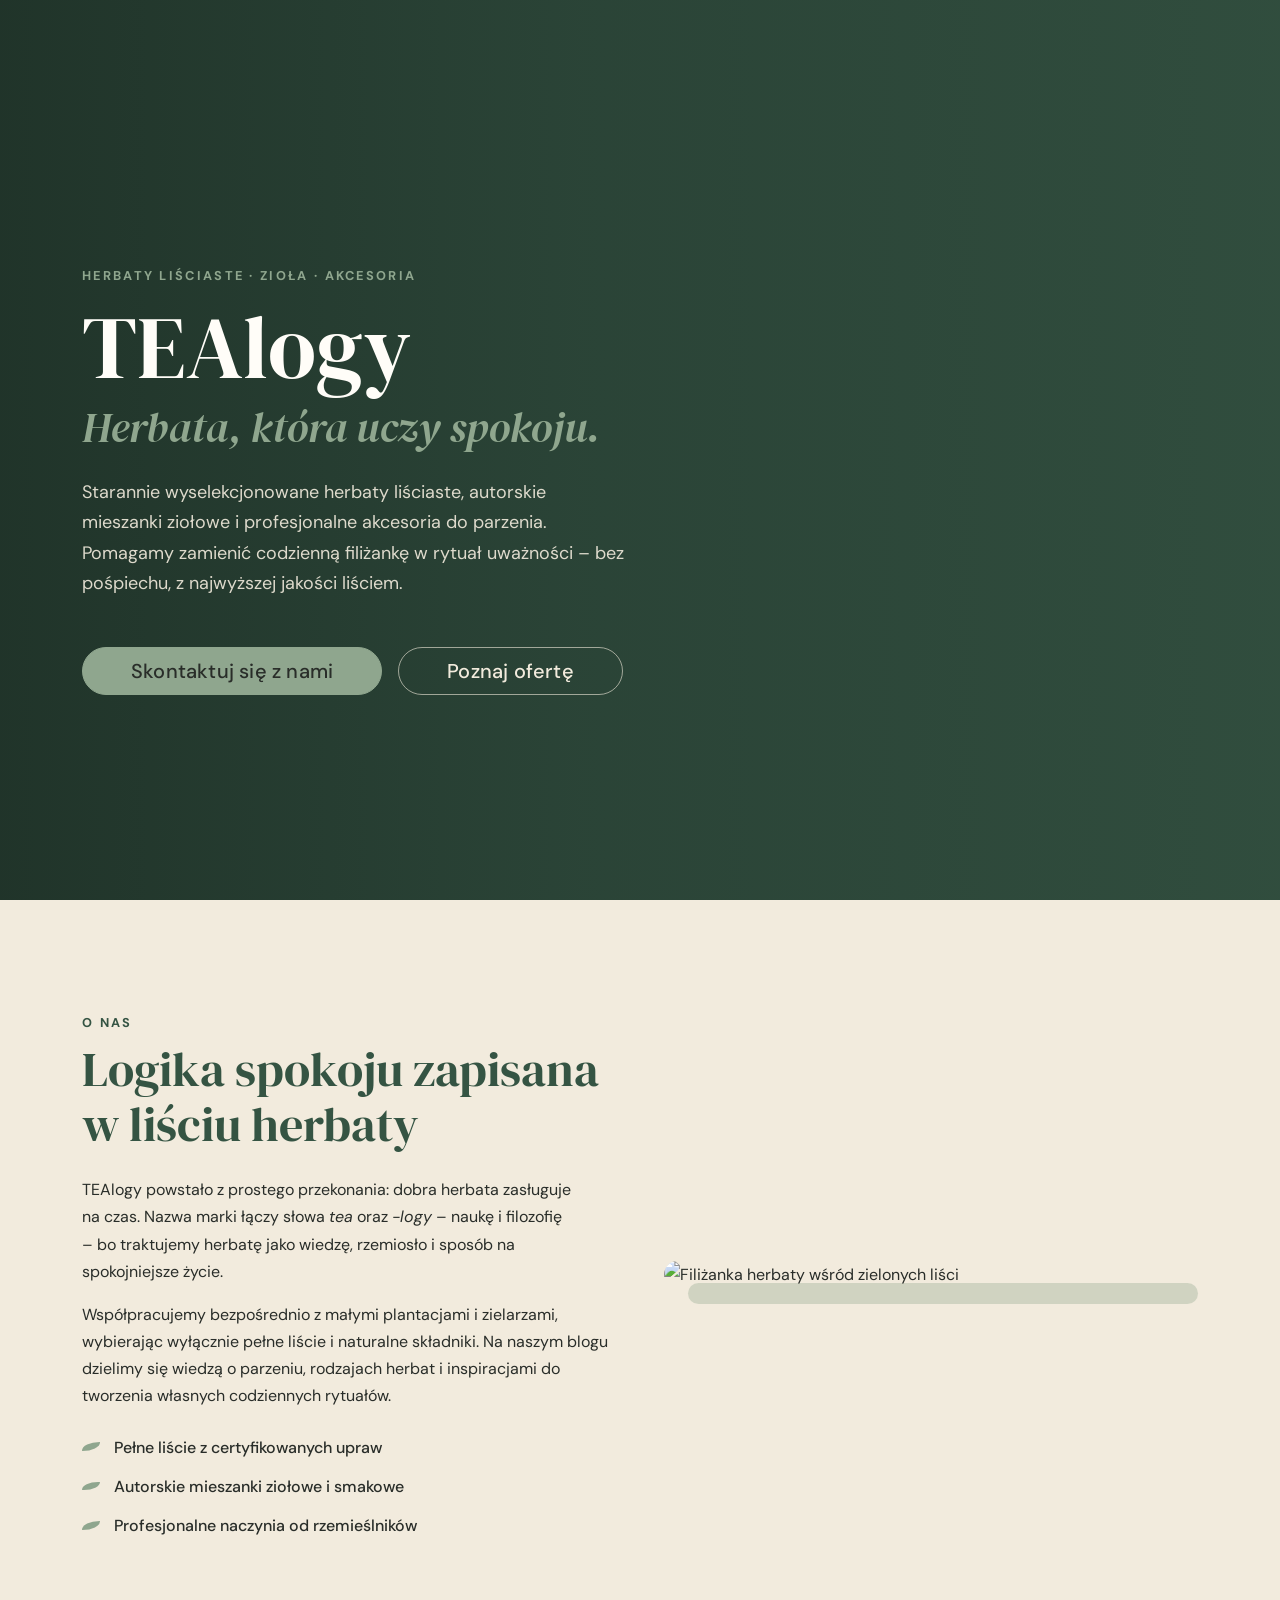
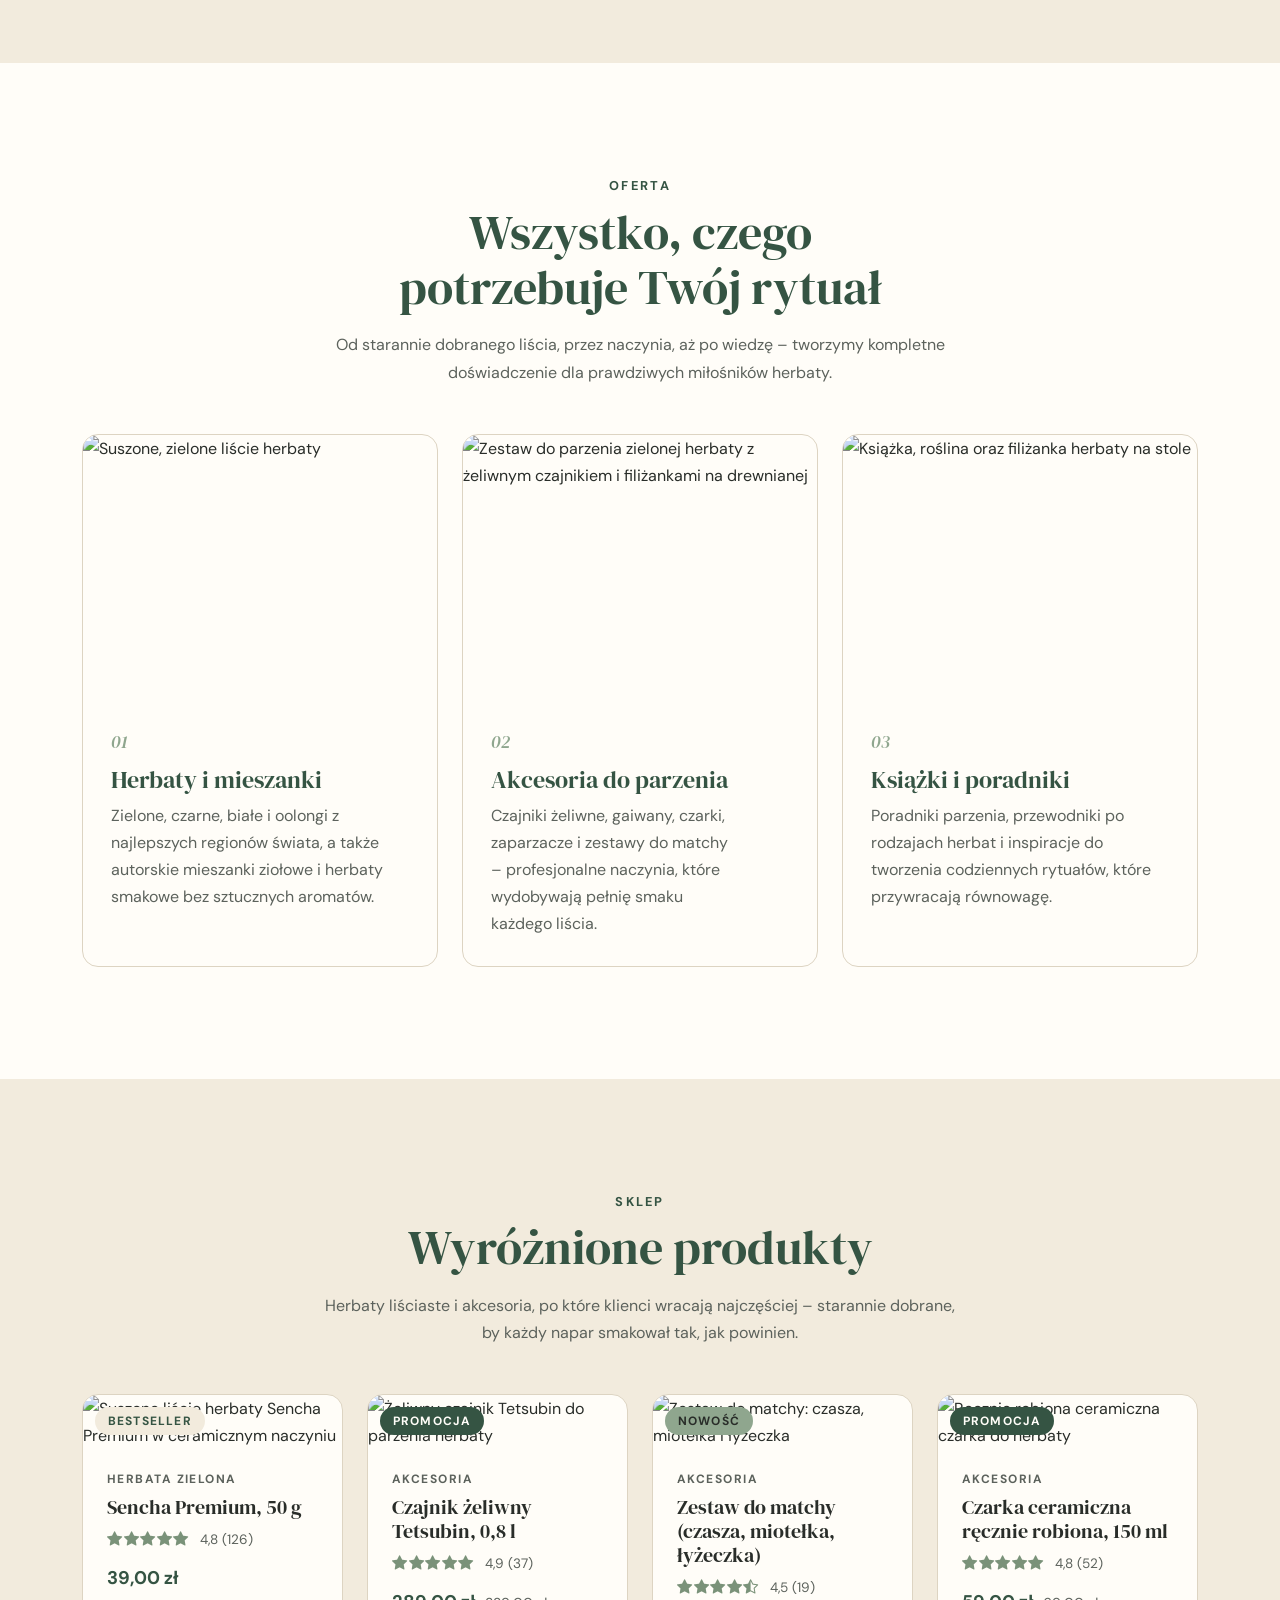
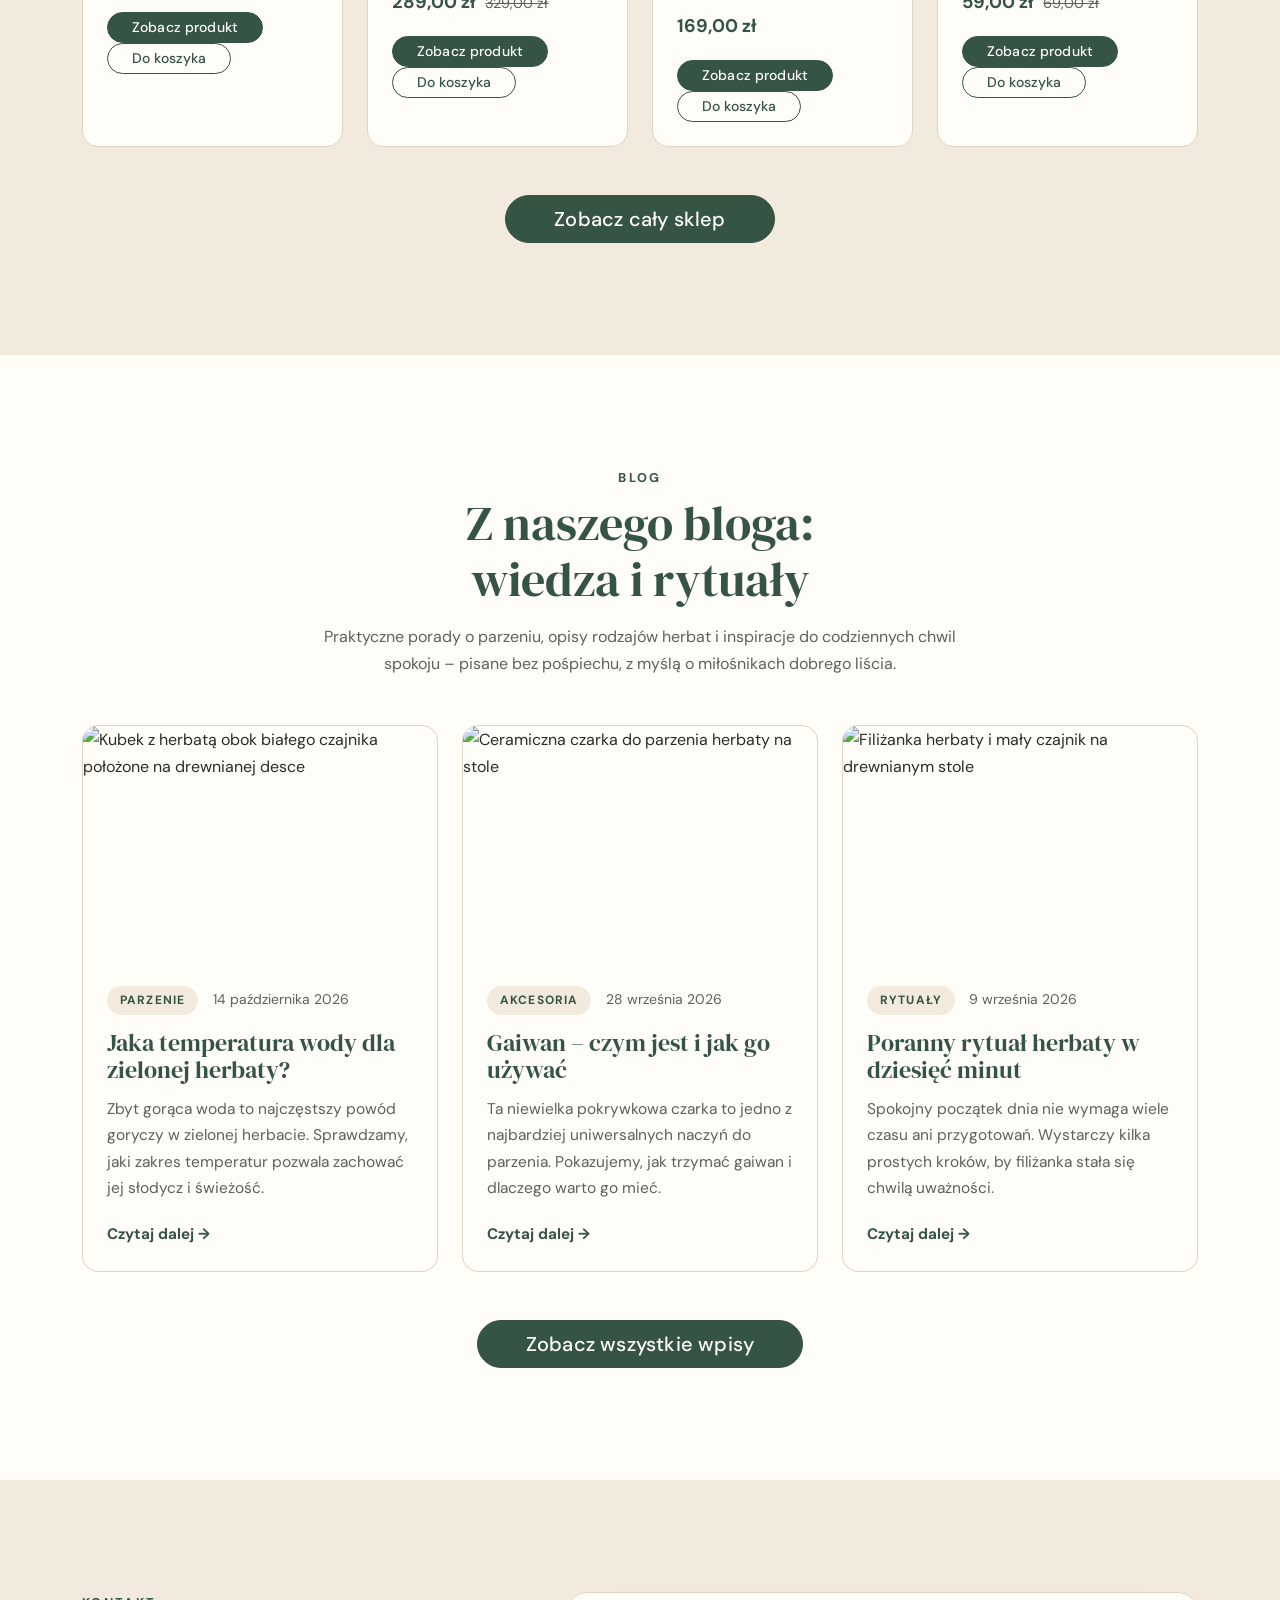
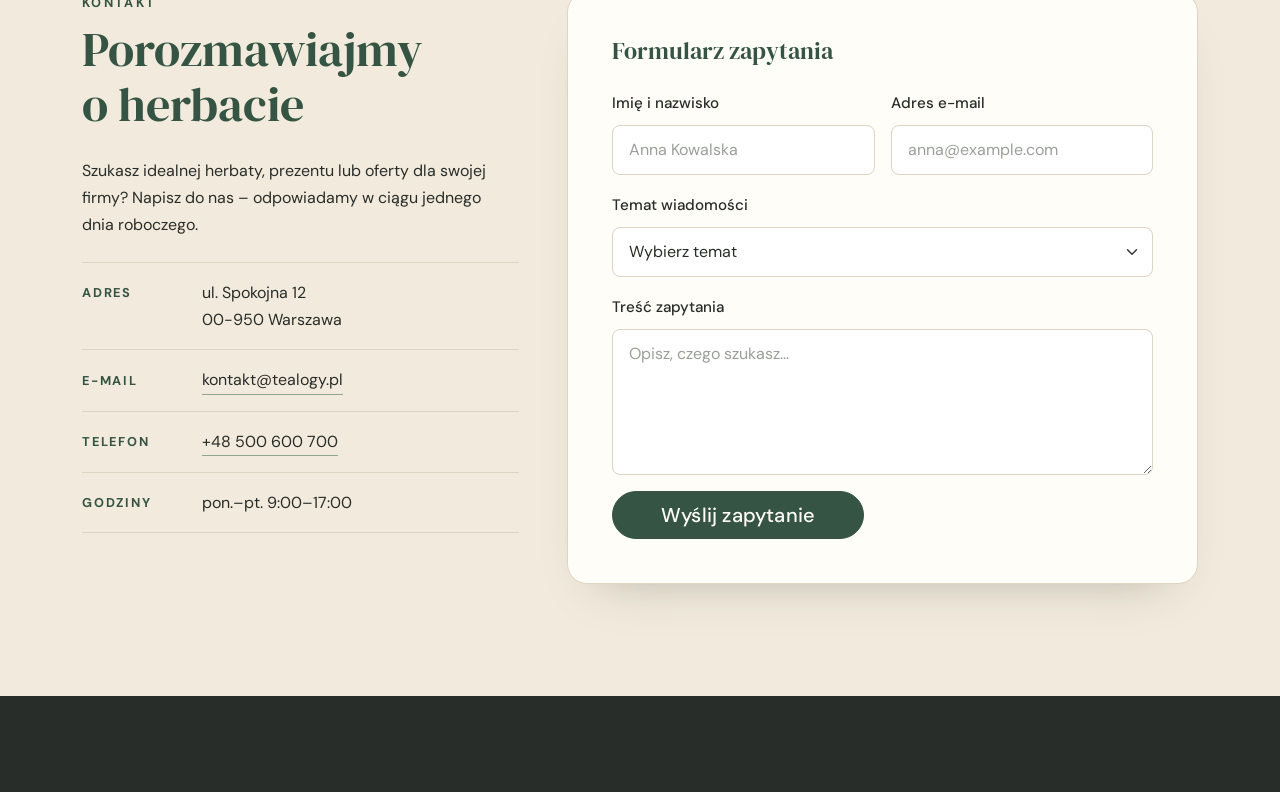
==== commit d3db4c54: "Update index.html" ====
--- a/index.html
+++ b/index.html
@@ -16,31 +16,7 @@
 </head>
 <body>
 
-  <header>
-<nav class="navbar navbar-expand-lg navbar-dark fixed-top site-nav" aria-label="Nawigacja główna">
-<div class="container">
-<a class="navbar-brand brand-logo" href="#hero">TEA<span>logy</span></a>
-<div class="nav-actions d-flex align-items-center ms-auto ms-lg-2 me-2 me-lg-0 order-lg-last">
-<a class="nav-icon-link" href="konto.html" aria-label="Moje konto"><i class="bi bi-person" aria-hidden="true"></i></a>
-<a class="nav-icon-link" href="koszyk.html" aria-label="Koszyk, 2 produkty"><i class="bi bi-bag" aria-hidden="true"></i><span class="badge rounded-pill cart-badge" aria-hidden="true">2</span></a>
-</div>
-<button class="navbar-toggler collapsed" type="button" data-bs-toggle="collapse" data-bs-target="#mainNav" aria-controls="mainNav" aria-expanded="false" aria-label="Przełącz nawigację">
-<span class="navbar-toggler-icon"></span>
-</button>
-<div class="navbar-collapse collapse" id="mainNav">
-<ul class="navbar-nav ms-auto align-items-lg-center gap-lg-2">
-<li class="nav-item"><a class="nav-link" href="#o-nas">O nas</a></li>
-<li class="nav-item"><a class="nav-link" href="sklep.html">Sklep</a></li>
-<li class="nav-item"><a class="nav-link" href="blog.html">Blog</a></li>
-<li class="nav-item"><a class="nav-link" href="#kontakt">Kontakt</a></li>
-<li class="nav-item mt-2 mt-lg-0 ms-lg-2">
-<a class="btn btn-accent btn-sm px-4" href="#kontakt">Napisz do nas</a>
-</li>
-</ul>
-</div>
-</div>
-</nav>
-</header>
+  <header id="site-header"></header>
 
   <main>
 
@@ -176,7 +152,10 @@
 <span class="rating-count" aria-hidden="true">4,8 (126)</span>
 </div>
 <p class="product-price"><span class="price-current"><span class="visually-hidden">Cena: </span>39,00 zł</span></p>
+<div class="product-actions">
 <a href="produkt.html" class="btn btn-primary btn-sm px-4 stretched-link product-cta">Zobacz produkt</a>
+<button type="button" class="btn btn-outline-primary btn-sm px-4 add-to-cart" data-id="sencha-50" aria-label="Dodaj do koszyka: Sencha Premium, 50 g">Do koszyka</button>
+</div>
 </div>
 </article>
 </div>
@@ -194,7 +173,10 @@
 <span class="rating-count" aria-hidden="true">4,9 (37)</span>
 </div>
 <p class="product-price"><span class="price-current"><span class="visually-hidden">Cena promocyjna: </span>289,00 zł</span> <s class="price-old"><span class="visually-hidden">Cena regularna: </span>329,00 zł</s></p>
+<div class="product-actions">
 <a href="produkt.html" class="btn btn-primary btn-sm px-4 stretched-link product-cta">Zobacz produkt</a>
+<button type="button" class="btn btn-outline-primary btn-sm px-4 add-to-cart" data-id="tetsubin" aria-label="Dodaj do koszyka: Czajnik żeliwny Tetsubin, 0,8 l">Do koszyka</button>
+</div>
 </div>
 </article>
 </div>
@@ -212,7 +194,10 @@
 <span class="rating-count" aria-hidden="true">4,5 (19)</span>
 </div>
 <p class="product-price"><span class="price-current"><span class="visually-hidden">Cena: </span>169,00 zł</span></p>
+<div class="product-actions">
 <a href="produkt.html" class="btn btn-primary btn-sm px-4 stretched-link product-cta">Zobacz produkt</a>
+<button type="button" class="btn btn-outline-primary btn-sm px-4 add-to-cart" data-id="matcha" aria-label="Dodaj do koszyka: Zestaw do matchy (czasza, miotełka, łyżeczka)">Do koszyka</button>
+</div>
 </div>
 </article>
 </div>
@@ -230,7 +215,10 @@
 <span class="rating-count" aria-hidden="true">4,8 (52)</span>
 </div>
 <p class="product-price"><span class="price-current"><span class="visually-hidden">Cena promocyjna: </span>59,00 zł</span> <s class="price-old"><span class="visually-hidden">Cena regularna: </span>69,00 zł</s></p>
+<div class="product-actions">
 <a href="produkt.html" class="btn btn-primary btn-sm px-4 stretched-link product-cta">Zobacz produkt</a>
+<button type="button" class="btn btn-outline-primary btn-sm px-4 add-to-cart" data-id="czarka" aria-label="Dodaj do koszyka: Czarka ceramiczna ręcznie robiona, 150 ml">Do koszyka</button>
+</div>
 </div>
 </article>
 </div>
@@ -273,7 +261,7 @@
 </div>
 <div class="col-md-4">
 <article class="card post-card h-100">
-<img src="https://images.unsplash.com/photo-1609321979677-66f6f757b31d?q=80&amp;w=1470&amp;auto=format&amp;fit=crop&amp;ixlib=rb-4.1.0&amp;ixid=NHwxMjA3fDA%3D" class="card-img-top" alt="Ceramiczne czarka do parzenia herbaty na stole" loading="lazy" width="800" height="533">
+<img src="https://images.unsplash.com/photo-1609321979677-66f6f757b31d?q=80&amp;w=1470&amp;auto=format&amp;fit=crop&amp;ixlib=rb-4.1.0&amp;ixid=NHwxMjA3fDA%3D" class="card-img-top" alt="Ceramiczna czarka do parzenia herbaty na stole" loading="lazy" width="800" height="533">
 <div class="card-body">
 <div class="post-meta">
 <span class="post-tag">Akcesoria</span>
@@ -381,35 +369,9 @@
 
   </main>
 
-  <footer class="site-footer">
-<div class="container">
-<div class="row g-4 align-items-center">
-<div class="col-md-6 text-center text-md-start">
-<a class="brand-logo footer-logo" href="#hero">TEA<span>logy</span></a>
-<p class="mb-0 mt-2 footer-meta">
-            TEAlogy sp. z o.o. · ul. Spokojna 12, 00-950 Warszawa<br>
-            NIP: 525-000-00-00 · REGON: 000000000
-</p>
-</div>
-<div class="col-md-6 text-center text-md-end">
-<p class="mb-0 footer-meta">© 2026 TEAlogy. Wszelkie prawa zastrzeżone.</p>
-</div>
-</div>
-</div>
-</footer>
-
-  <script src="https://cdn.jsdelivr.net/npm/bootstrap@5.3.8/dist/js/bootstrap.bundle.min.js" crossorigin="anonymous"></script>
-<script>
-    document.querySelectorAll('#mainNav a').forEach(function (link) {
-      link.addEventListener('click', function () {
-        var menu = document.getElementById('mainNav');
-        if (menu.classList.contains('show')) {
-          bootstrap.Collapse.getOrCreateInstance(menu).hide();
-        }
-      });
-    });
-</script>
-
-
-
+  <footer class="site-footer" id="site-footer"></footer>
+
+  <script src="cart.js"></script>
+<script src="layout.js"></script>
+<script src="https://cdn.jsdelivr.net/npm/bootstrap@5.3.8/dist/js/bootstrap.bundle.min.js" crossorigin="anonymous"></script>
 </body></html>
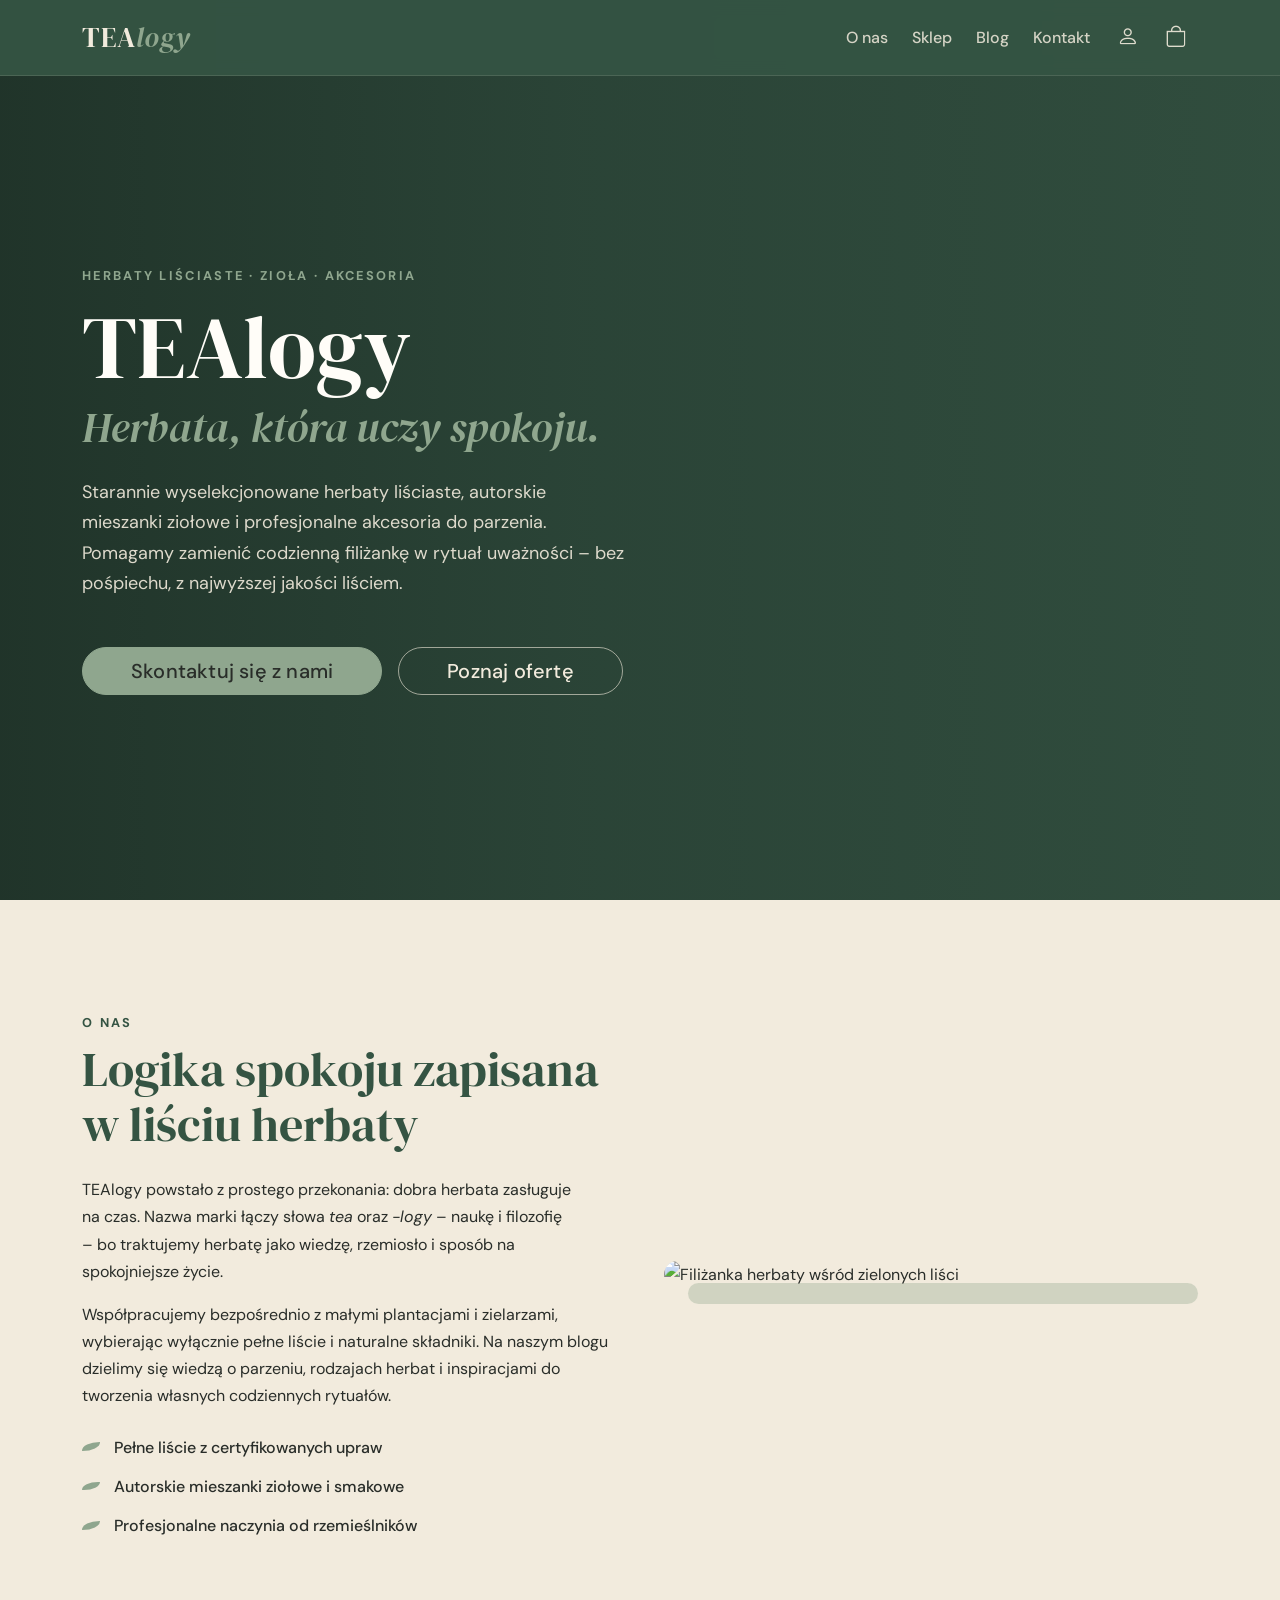
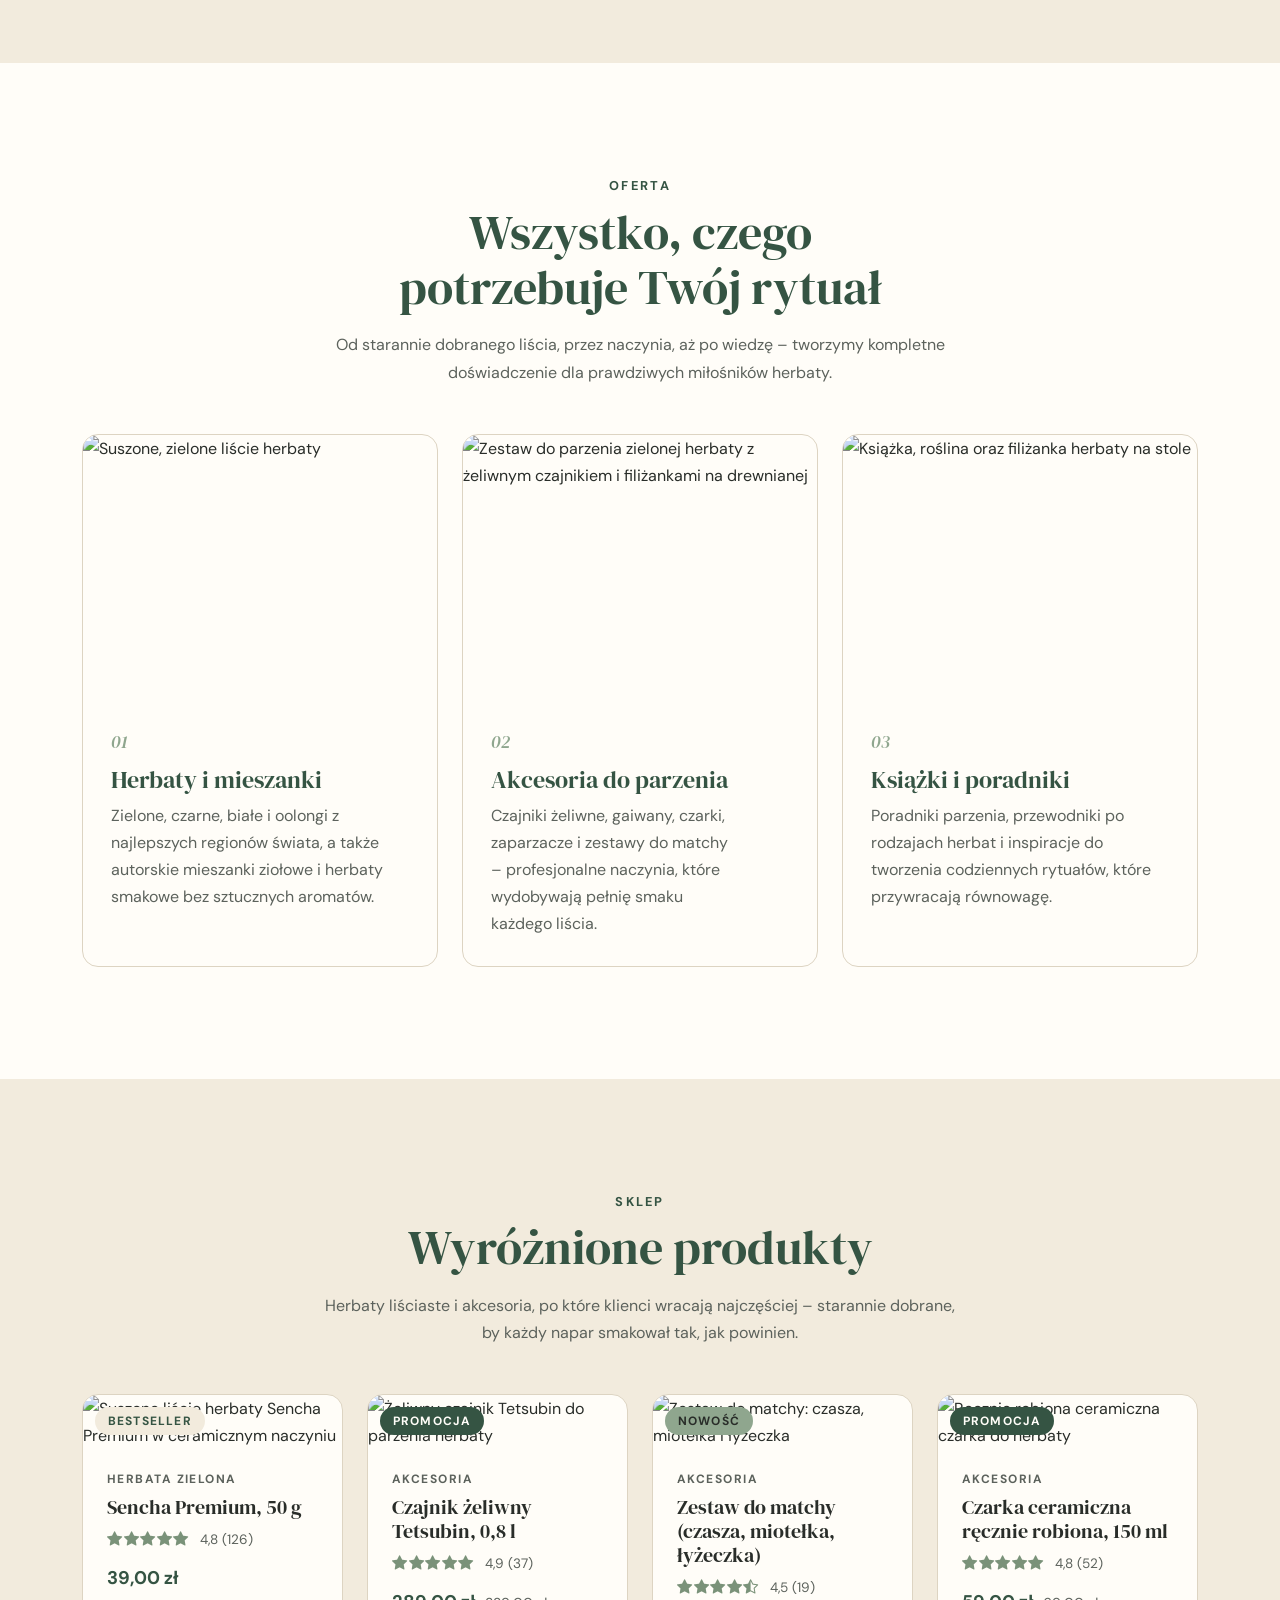
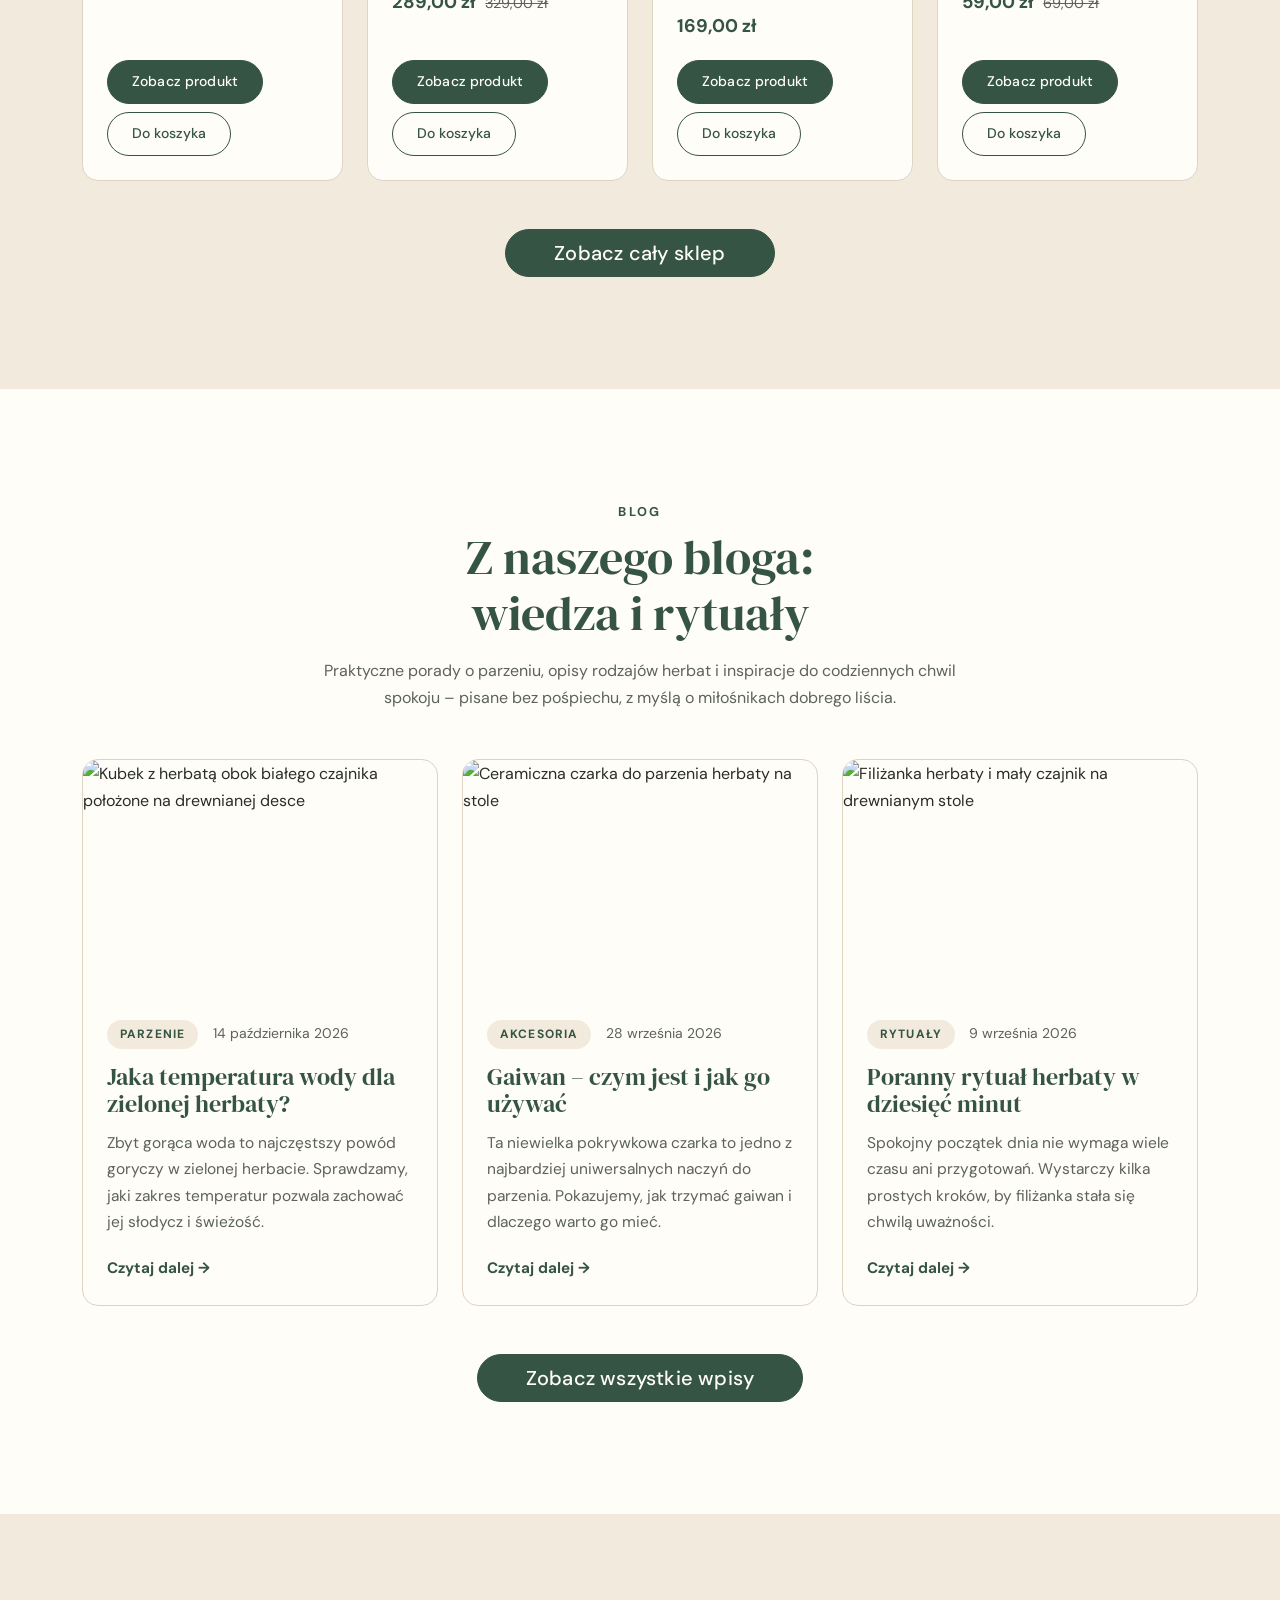
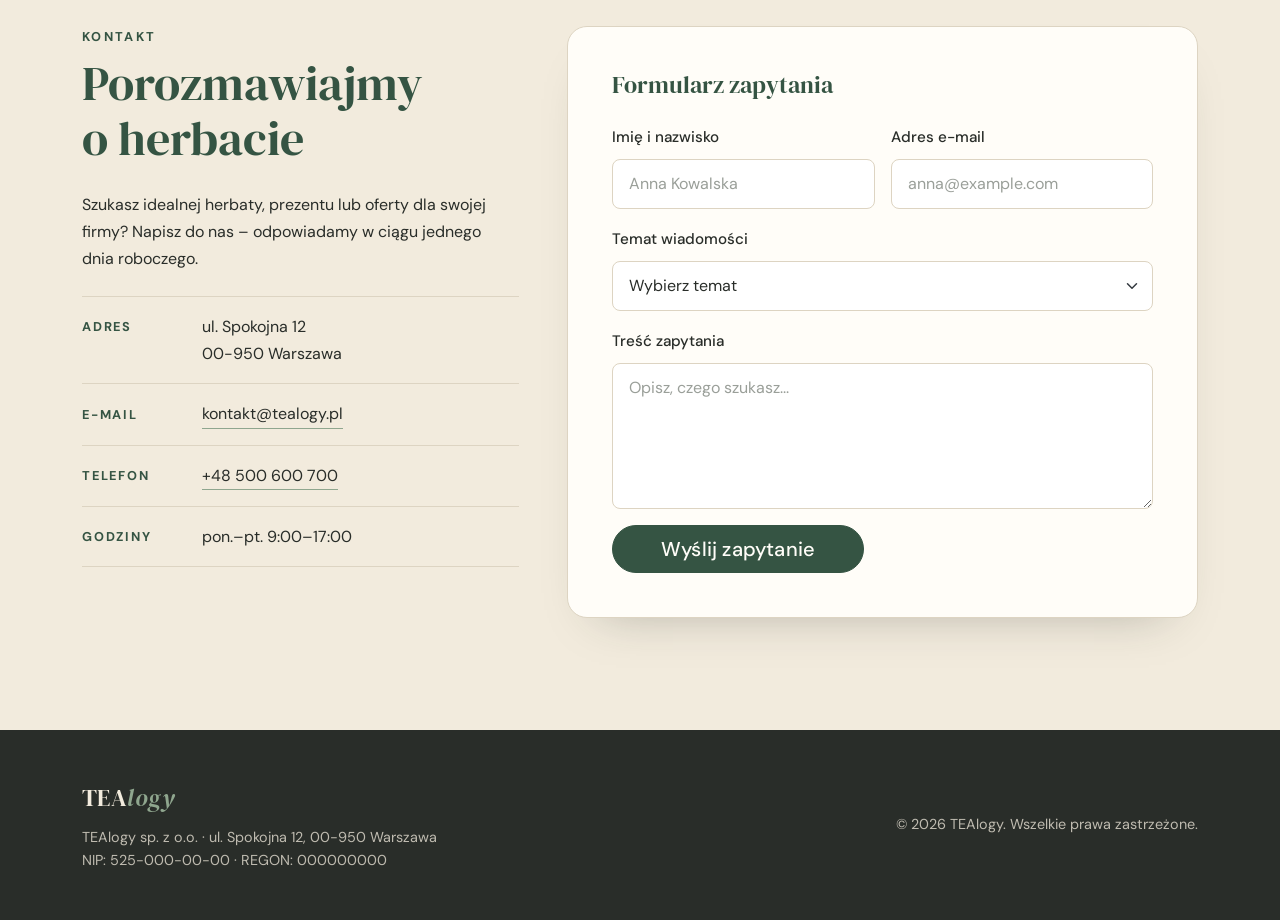
==== commit f09fe6c9: "Update index.html" ====
--- a/index.html
+++ b/index.html
@@ -34,7 +34,7 @@
               Pomagamy zamienić codzienną filiżankę w rytuał uważności – bez pośpiechu, z najwyższej jakości liściem.
 </p>
 <div class="d-flex flex-column flex-sm-row gap-3">
-<a href="#kontakt" class="btn btn-accent btn-lg px-5">Skontaktuj się z nami</a>
+<a href="kontakt.html" class="btn btn-accent btn-lg px-5">Skontaktuj się z nami</a>
 <a href="#oferta" class="btn btn-outline-light btn-lg px-5">Poznaj ofertę</a>
 </div>
 </div>
@@ -44,7 +44,7 @@
 
     <section id="o-nas" class="section bg-cream">
 <div class="container">
-<div class="row align-items-center g-5">
+<div class="row align-items-center g-4 g-lg-5">
 <div class="col-md-6">
 <p class="eyebrow text-primary mb-2">O nas</p>
 <h2 class="section-title mb-4">Logika spokoju zapisana w liściu herbaty</h2>
@@ -301,7 +301,7 @@
 
     <section id="kontakt" class="section bg-cream">
 <div class="container">
-<div class="row g-5">
+<div class="row g-4 g-lg-5">
 <div class="col-lg-5">
 <p class="eyebrow text-primary mb-2">Kontakt</p>
 <h2 class="section-title mb-4">Porozmawiajmy o herbacie</h2>
--- a/style.css
+++ b/style.css
@@ -1596,3 +1596,131 @@
  --bs-btn-active-color: var(--brand-white);
  --bs-btn-focus-shadow-rgb: 53, 84, 67;
  }
+
+/* ==== CELE DOTYKOWE (min. 44×44 px) ==== */
+.btn {
+ display: inline-flex;
+ align-items: center;
+ justify-content: center;
+ min-height: 44px;
+ }
+
+.btn-sm { min-height: 44px; }
+
+.nav-link,
+ .page-link,
+ .tag-pill,
+ .share-btn,
+ .cart-remove,
+ .category-list a {
+ min-height: 44px;
+ }
+
+.site-nav .nav-link {
+ display: flex;
+ align-items: center;
+ }
+
+.page-link,
+ .tag-pill,
+ .cart-remove {
+ display: inline-flex;
+ align-items: center;
+ justify-content: center;
+ }
+
+.page-link,
+ .cart-remove,
+ .share-btn,
+ .nav-icon-link {
+ min-width: 44px;
+ min-height: 44px;
+ }
+
+.navbar-toggler {
+ display: inline-flex;
+ align-items: center;
+ justify-content: center;
+ min-width: 44px;
+ min-height: 44px;
+ }
+
+.btn-close {
+ box-sizing: border-box;
+ width: 44px;
+ height: 44px;
+ min-height: 44px;
+ padding: 0;
+ background-size: 1em auto;
+ }
+
+.alert-dismissible { padding-right: 3.5rem; }
+
+.alert-dismissible .btn-close {
+ top: 0.25rem;
+ right: 0.25rem;
+ padding: 0;
+ }
+
+.form-select-sm { min-height: 44px; }
+
+/* ==== KOSZYK DYNAMICZNY ==== */
+.product-actions {
+ display: flex;
+ flex-wrap: wrap;
+ gap: 0.5rem;
+ margin-top: auto;
+ }
+
+.product-actions .product-cta {
+ margin-top: 0;
+ align-self: auto;
+ }
+
+.add-to-cart {
+ position: relative;
+ z-index: 2;
+ }
+
+.cart-badge[hidden] { display: none; }
+
+.cart-toast {
+ position: fixed;
+ right: 1rem;
+ bottom: 1rem;
+ left: 1rem;
+ z-index: 1080;
+ display: flex;
+ flex-wrap: wrap;
+ align-items: center;
+ justify-content: space-between;
+ gap: 0.25rem 1rem;
+ max-width: 26rem;
+ margin-left: auto;
+ padding: 0.5rem 1.25rem;
+ background-color: var(--brand-primary);
+ color: var(--brand-white);
+ border-radius: 1rem;
+ box-shadow: 0 1rem 2rem -1rem rgba(41, 45, 41, 0.6);
+ }
+
+.cart-toast[hidden] { display: none; }
+
+.cart-toast a {
+ display: inline-flex;
+ align-items: center;
+ min-height: 44px;
+ color: var(--brand-cream);
+ font-weight: 700;
+ }
+
+.empty-cart {
+ padding: 3rem 1.5rem;
+ text-align: center;
+ background-color: var(--brand-cream);
+ border-radius: 1.25rem;
+ }
+
+#order-empty { color: var(--brand-muted); }
+
+h1[tabindex="-1"]:focus { outline: none; }
